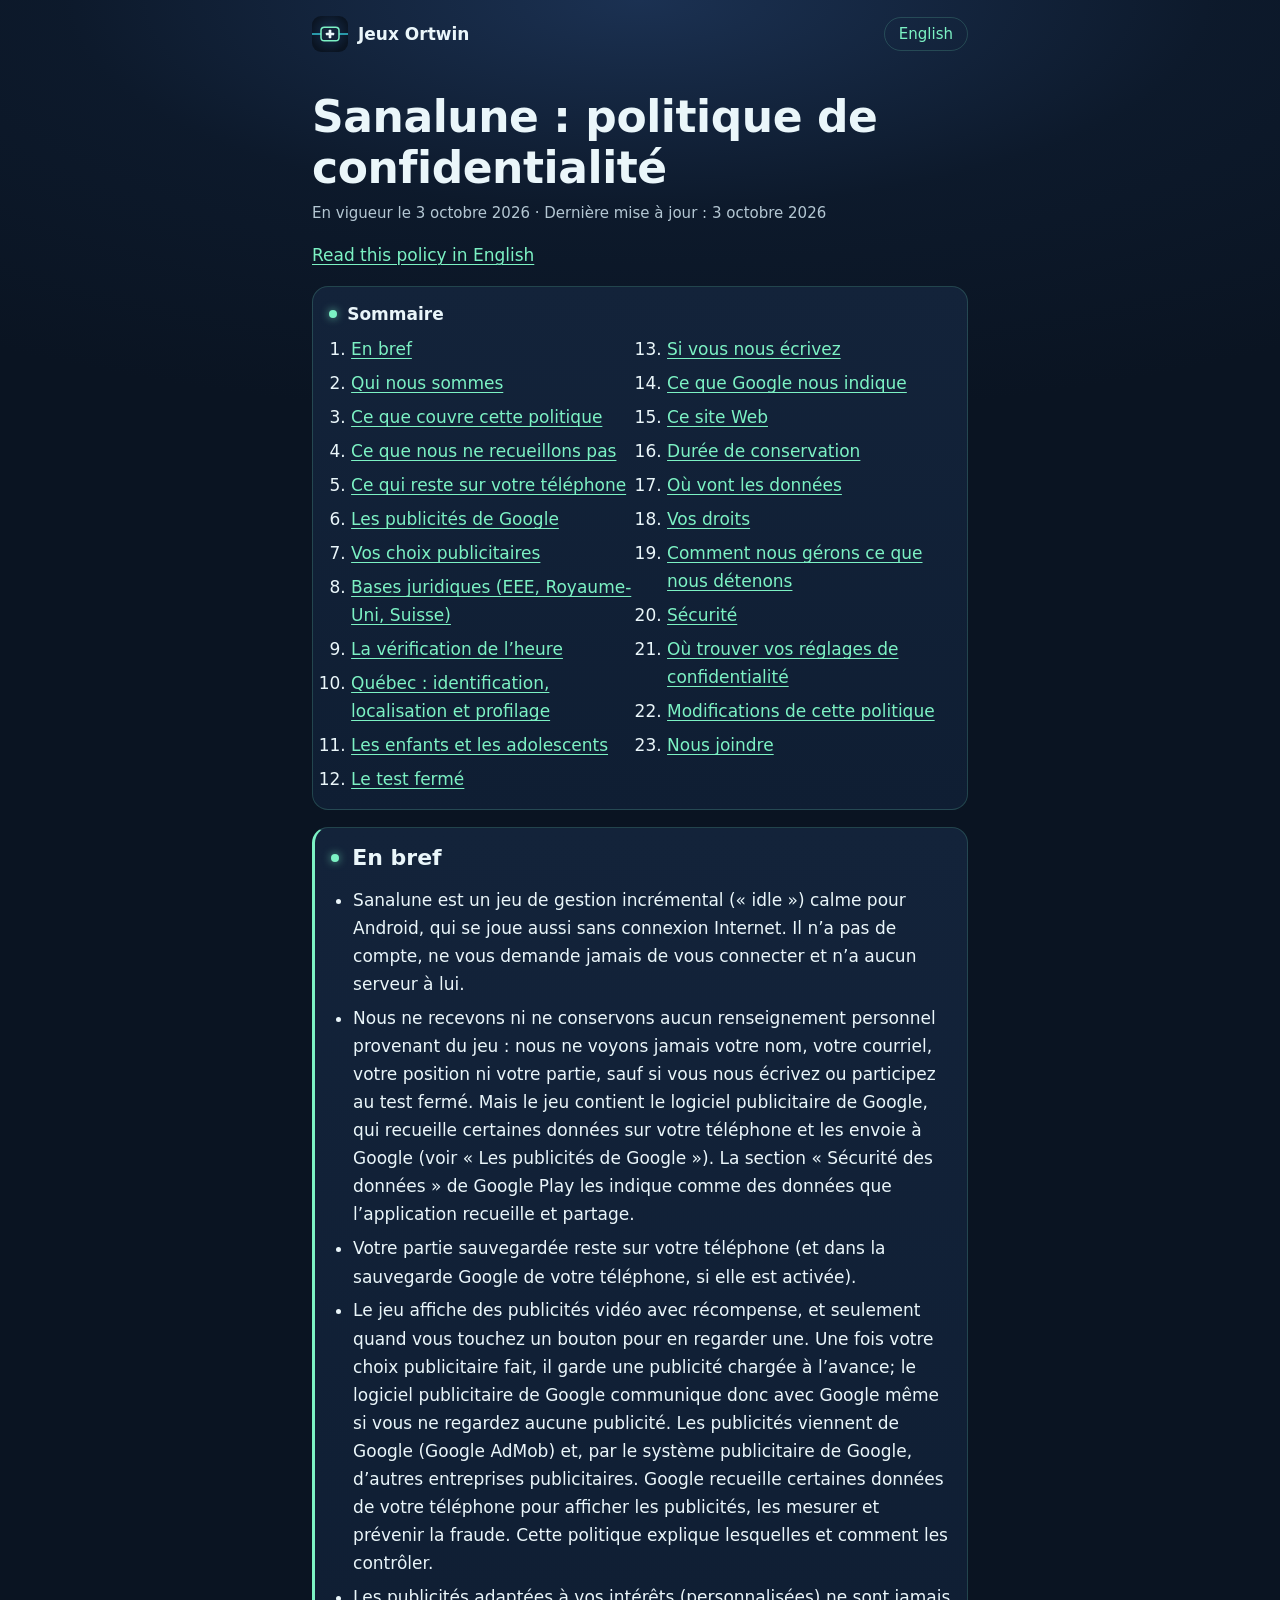
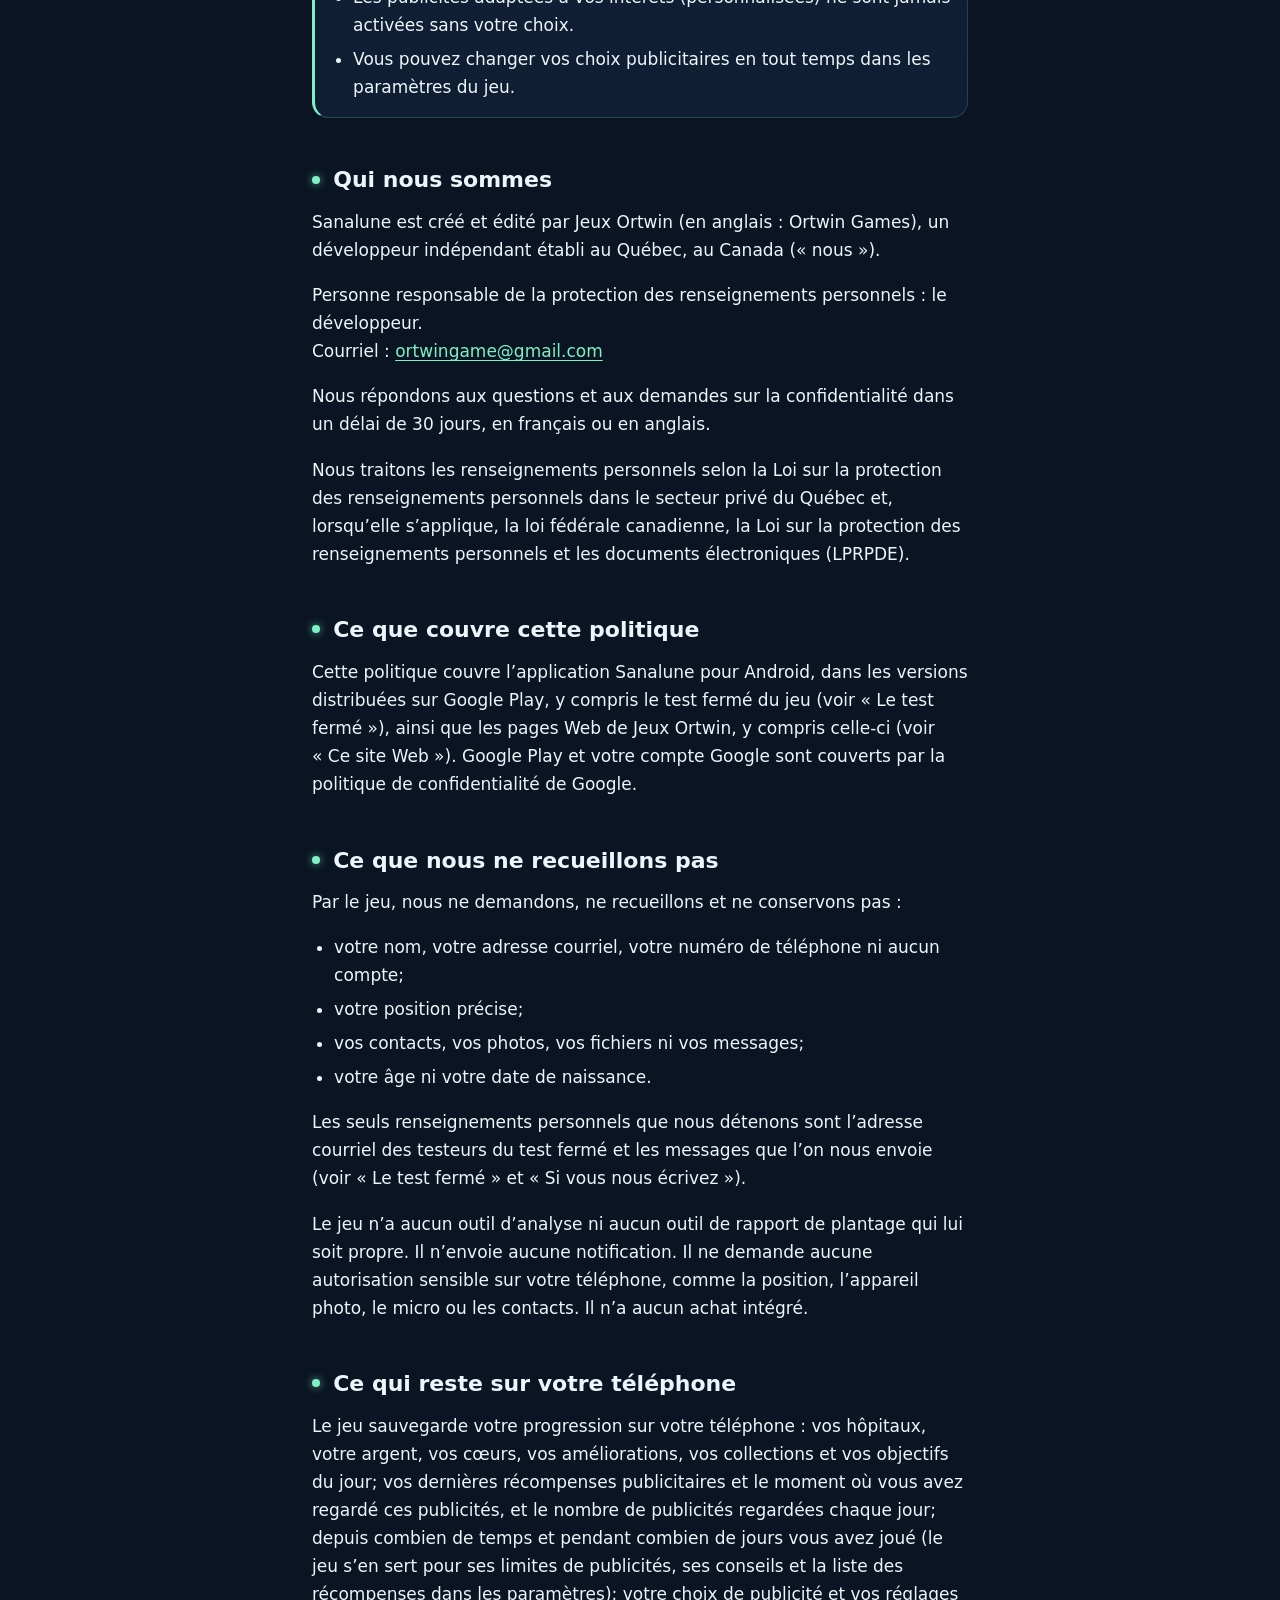
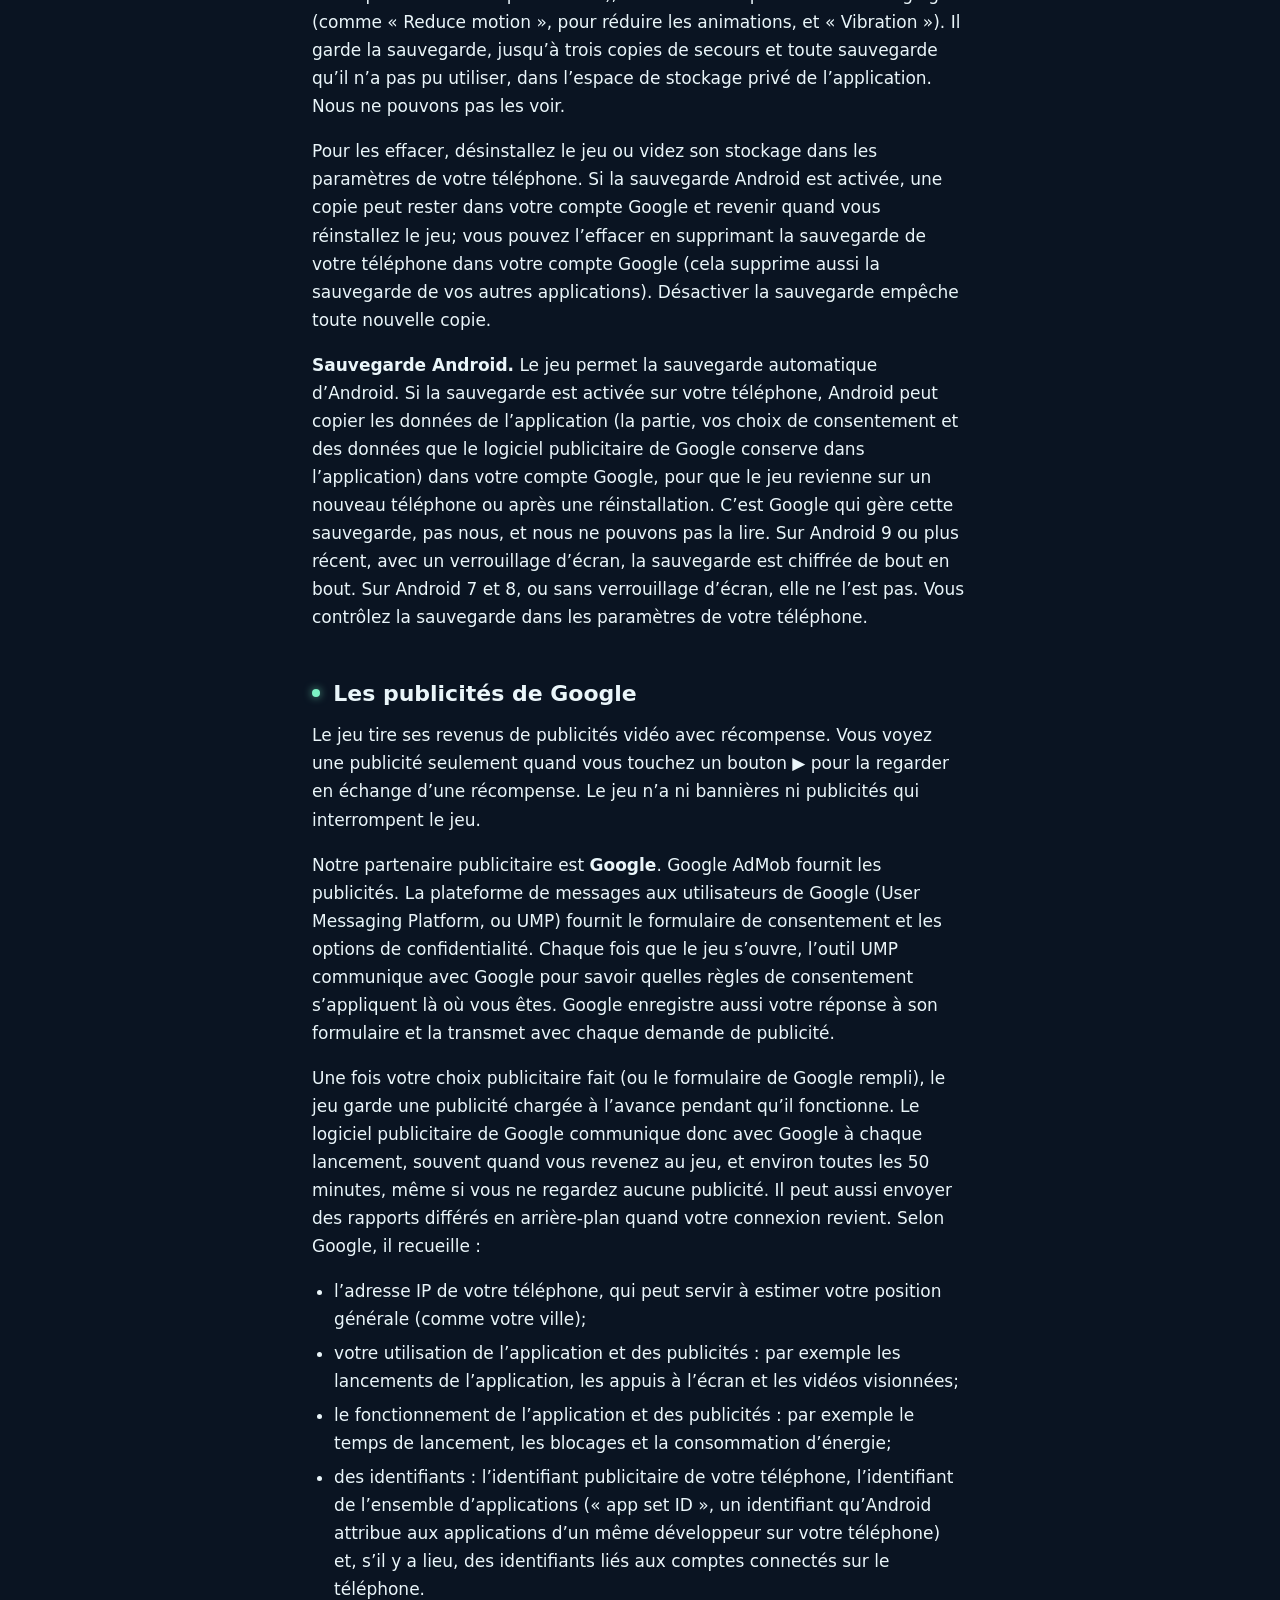
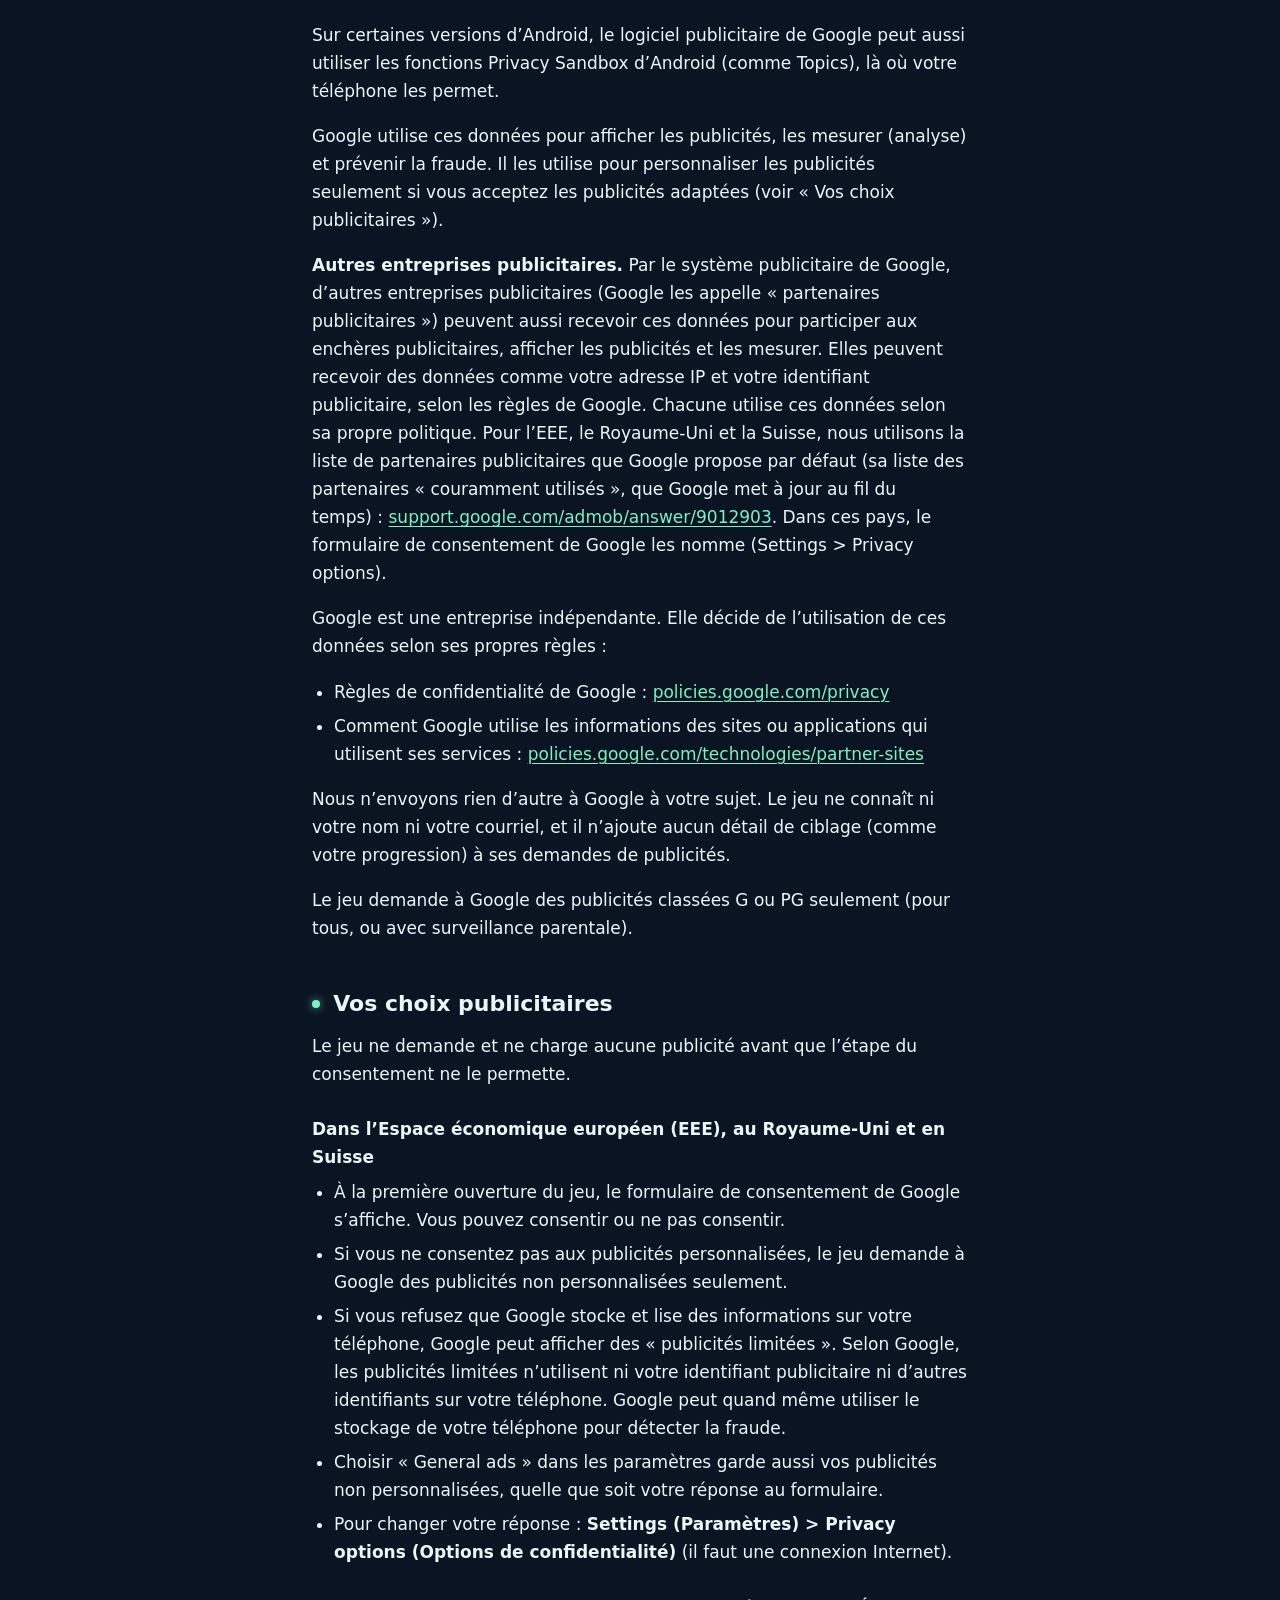
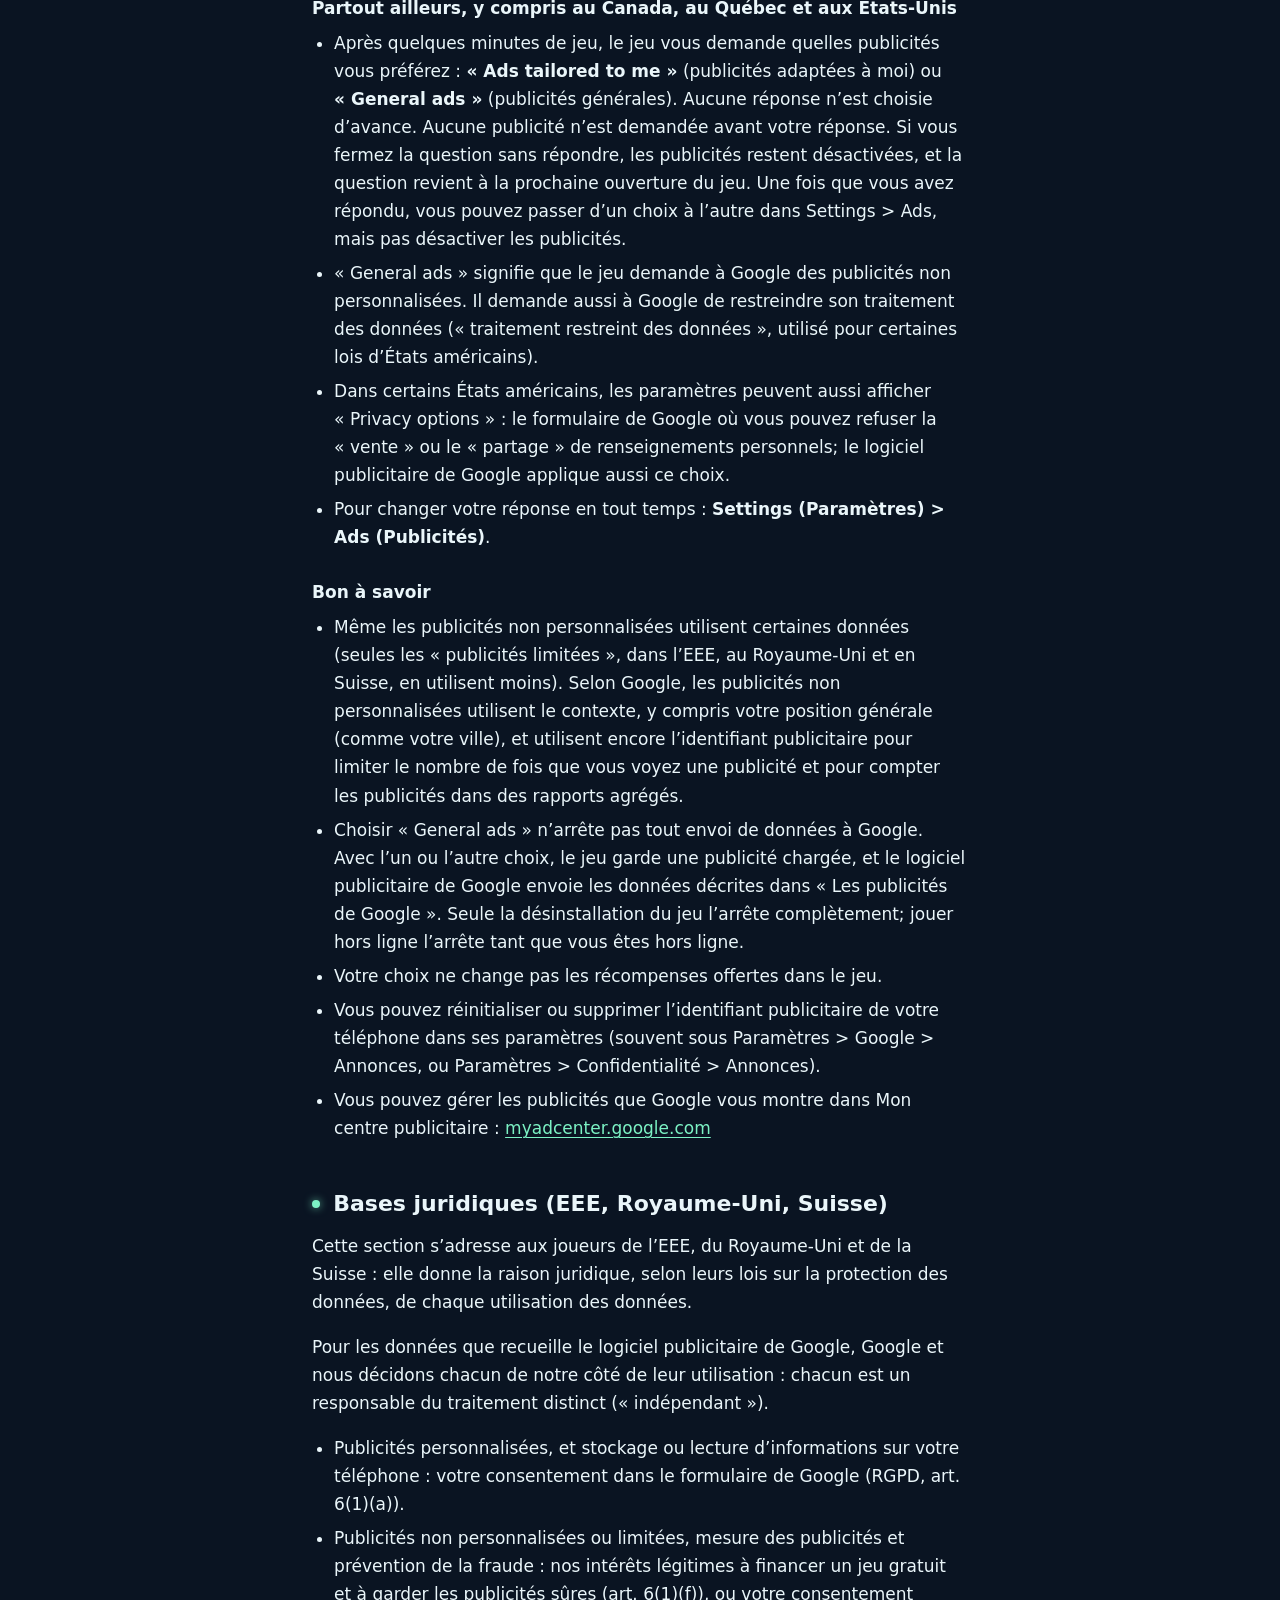
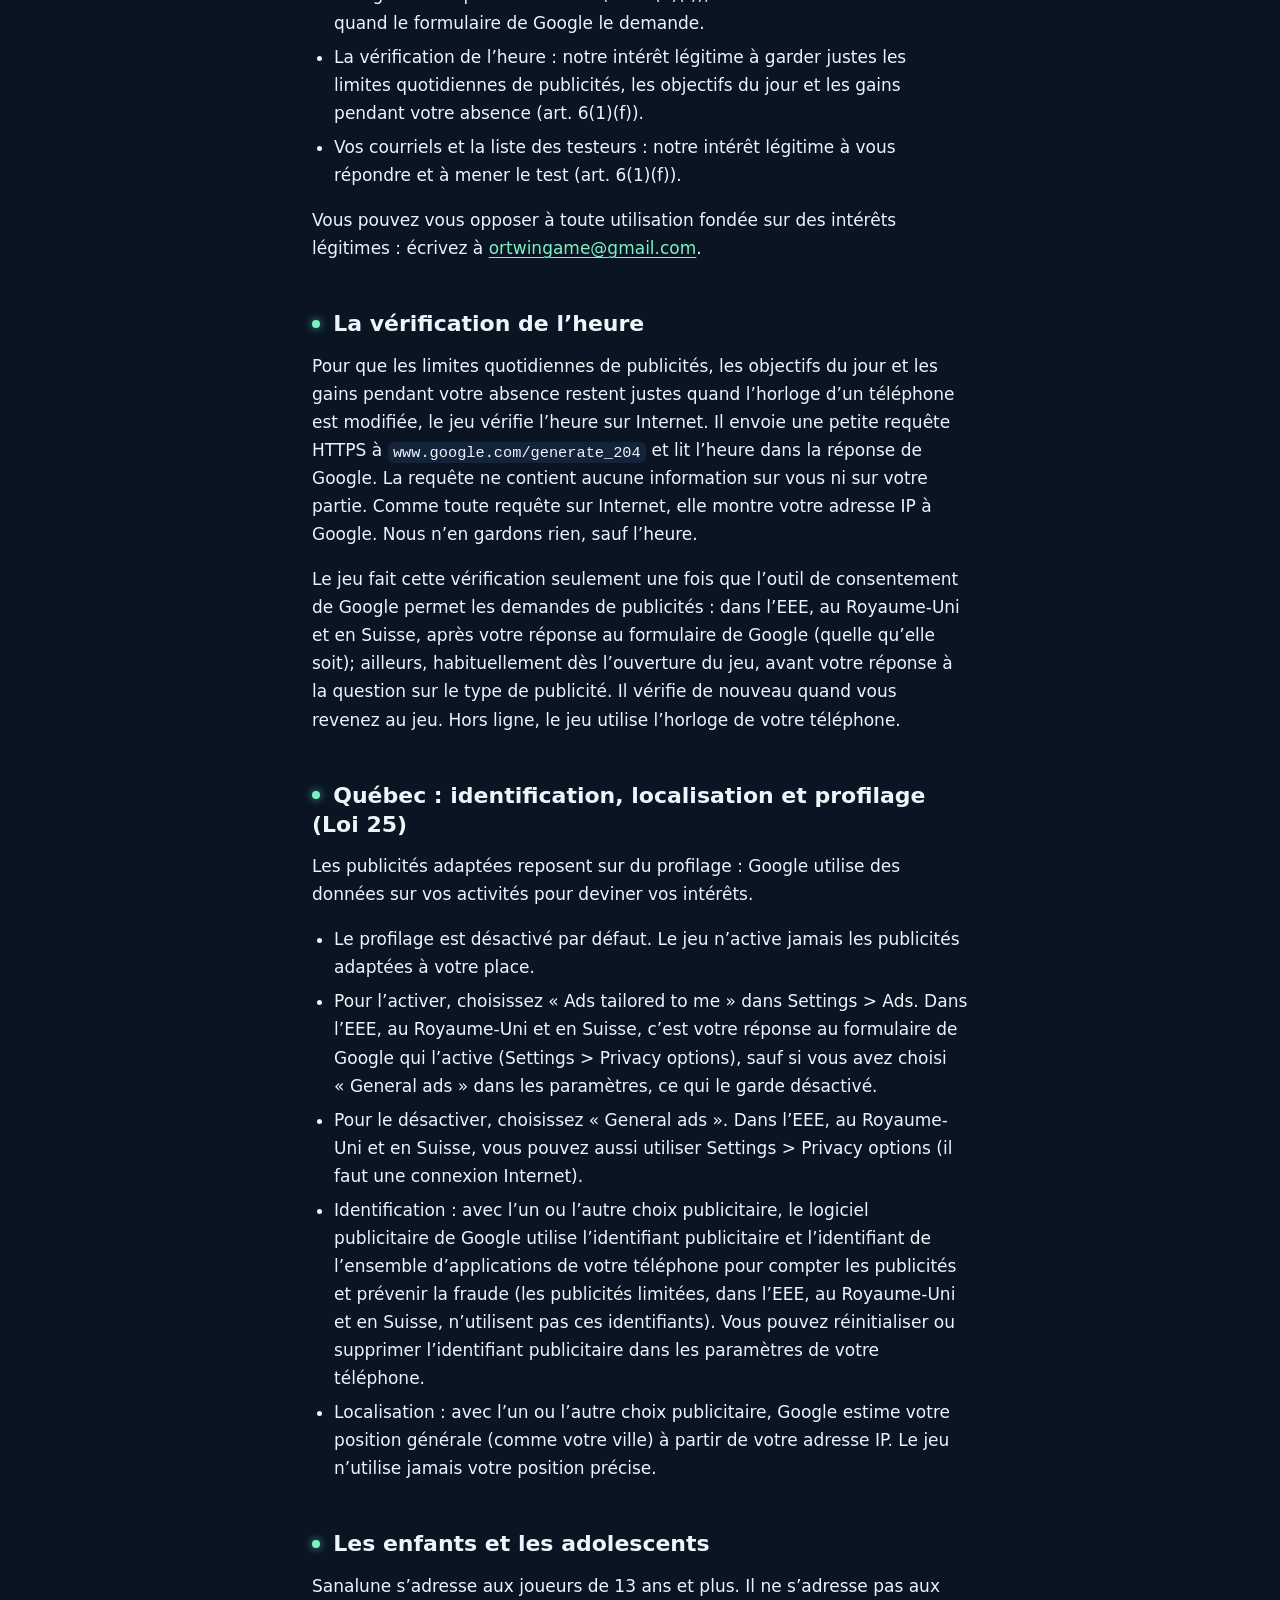
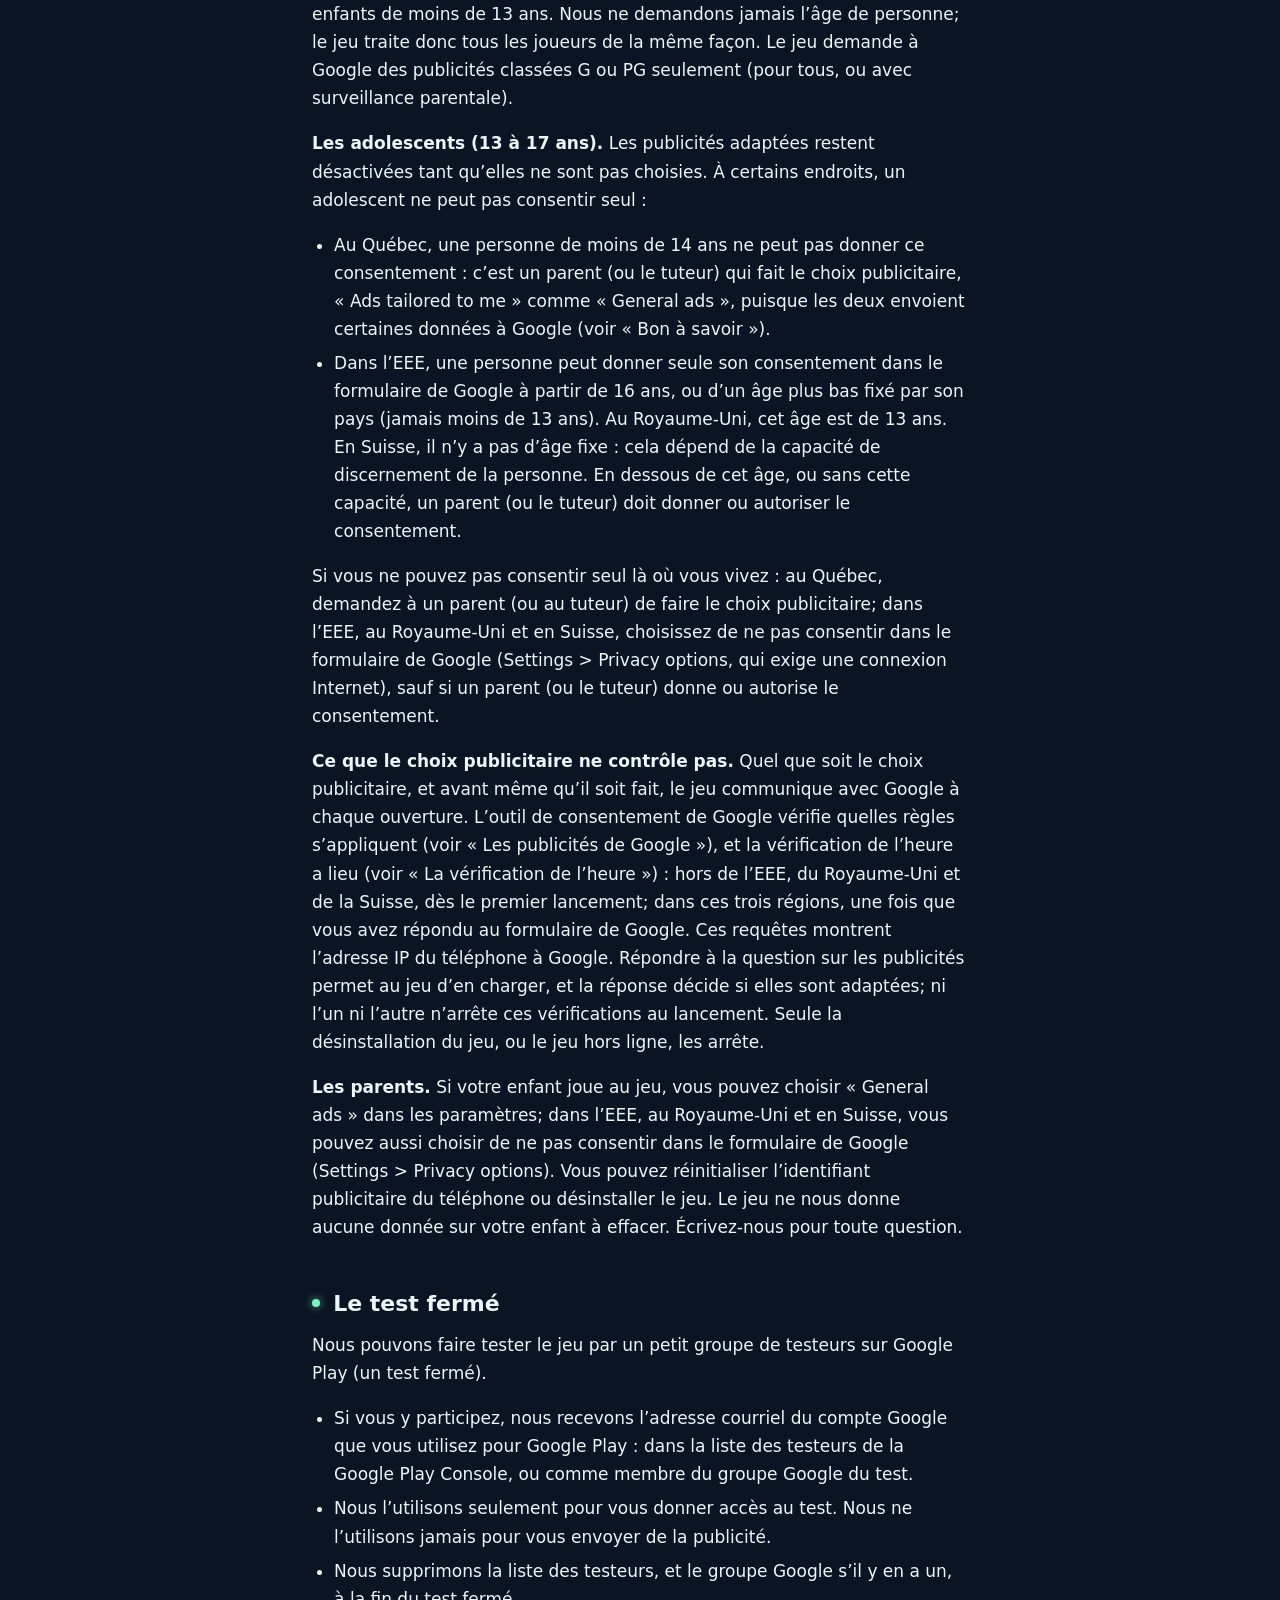
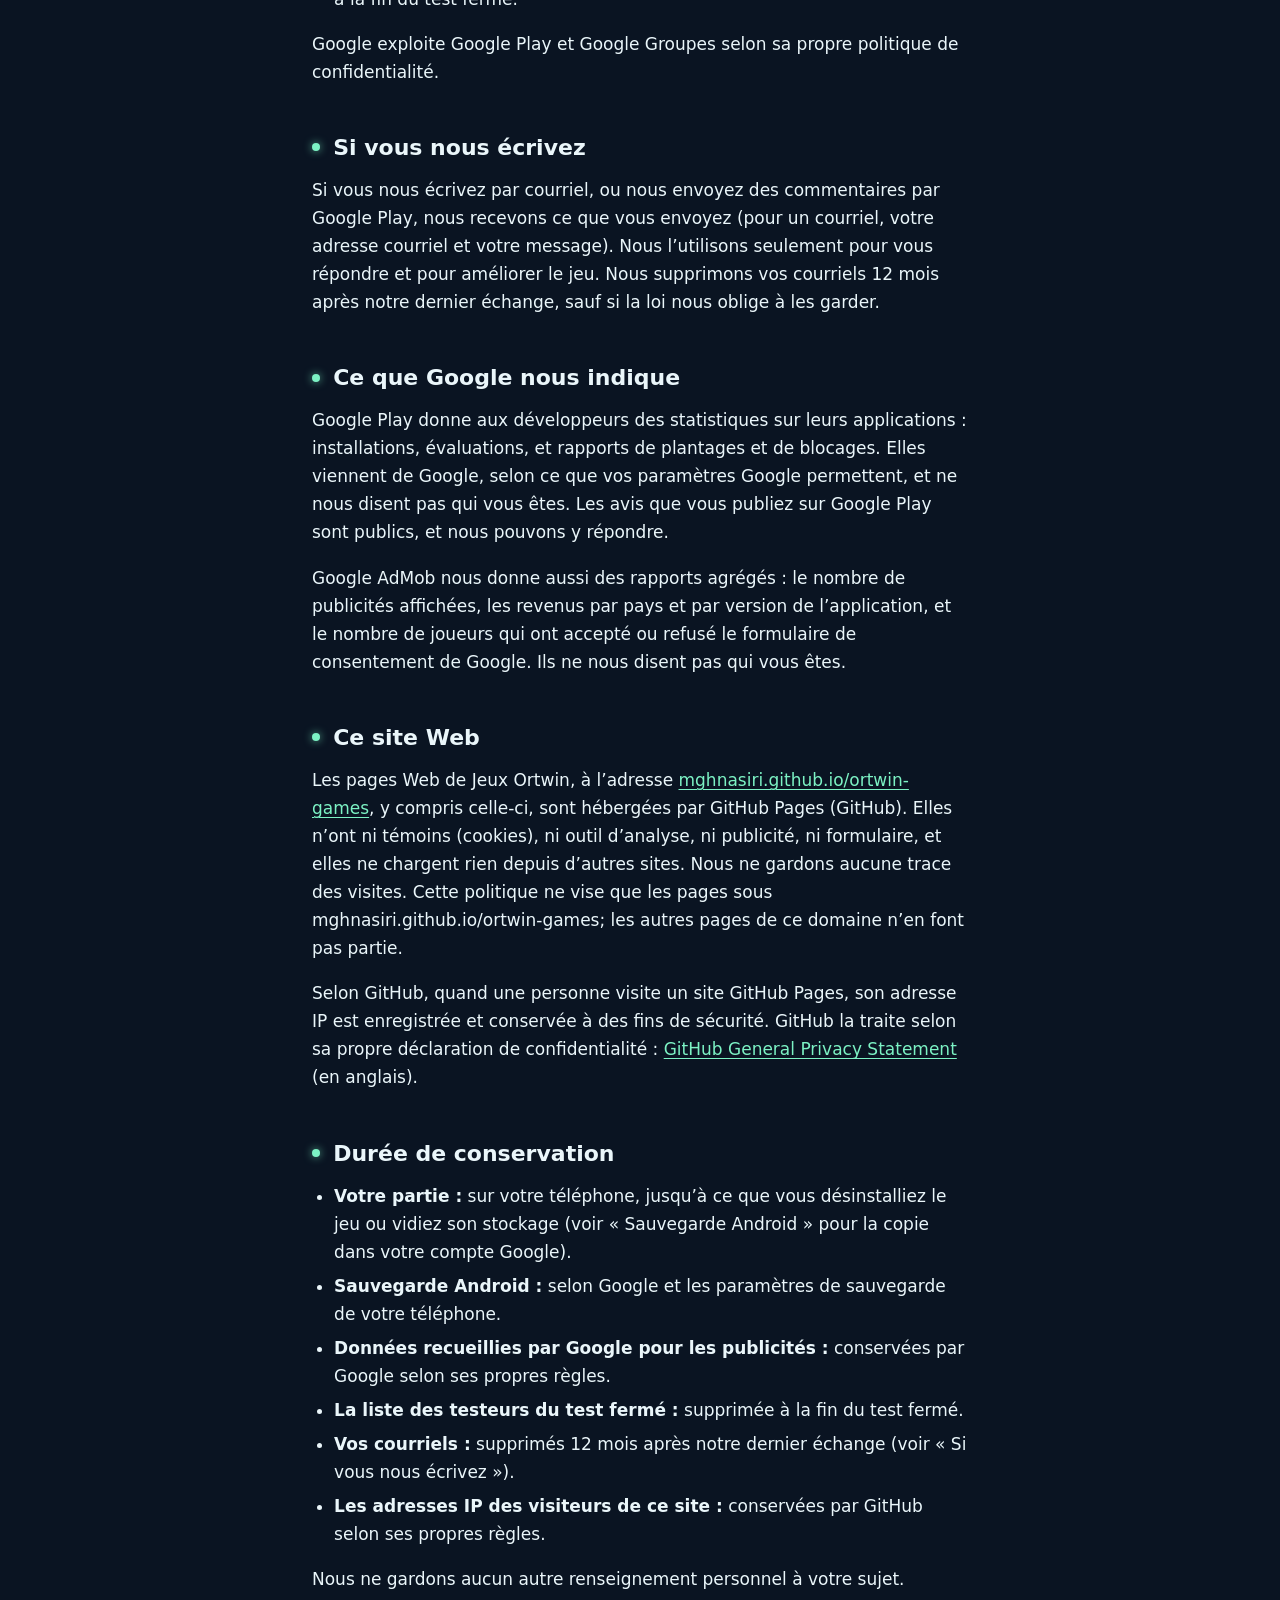
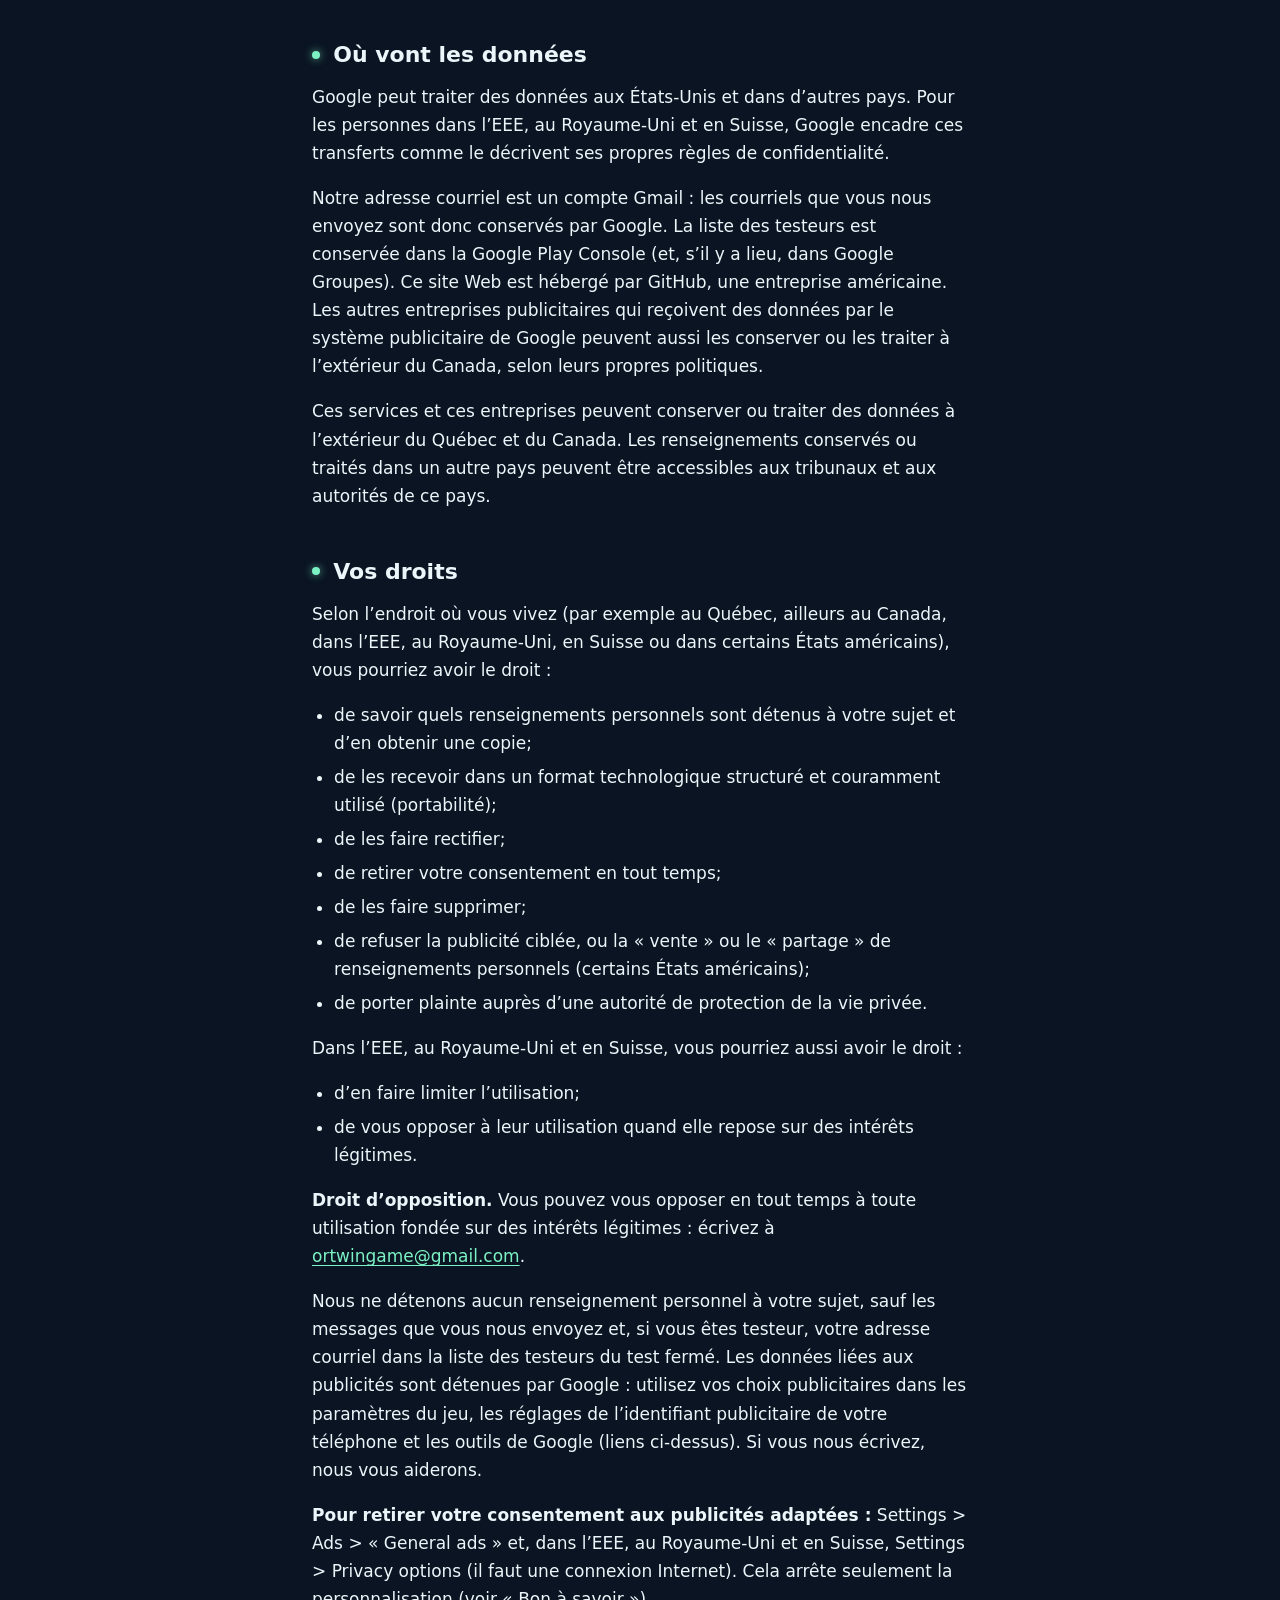
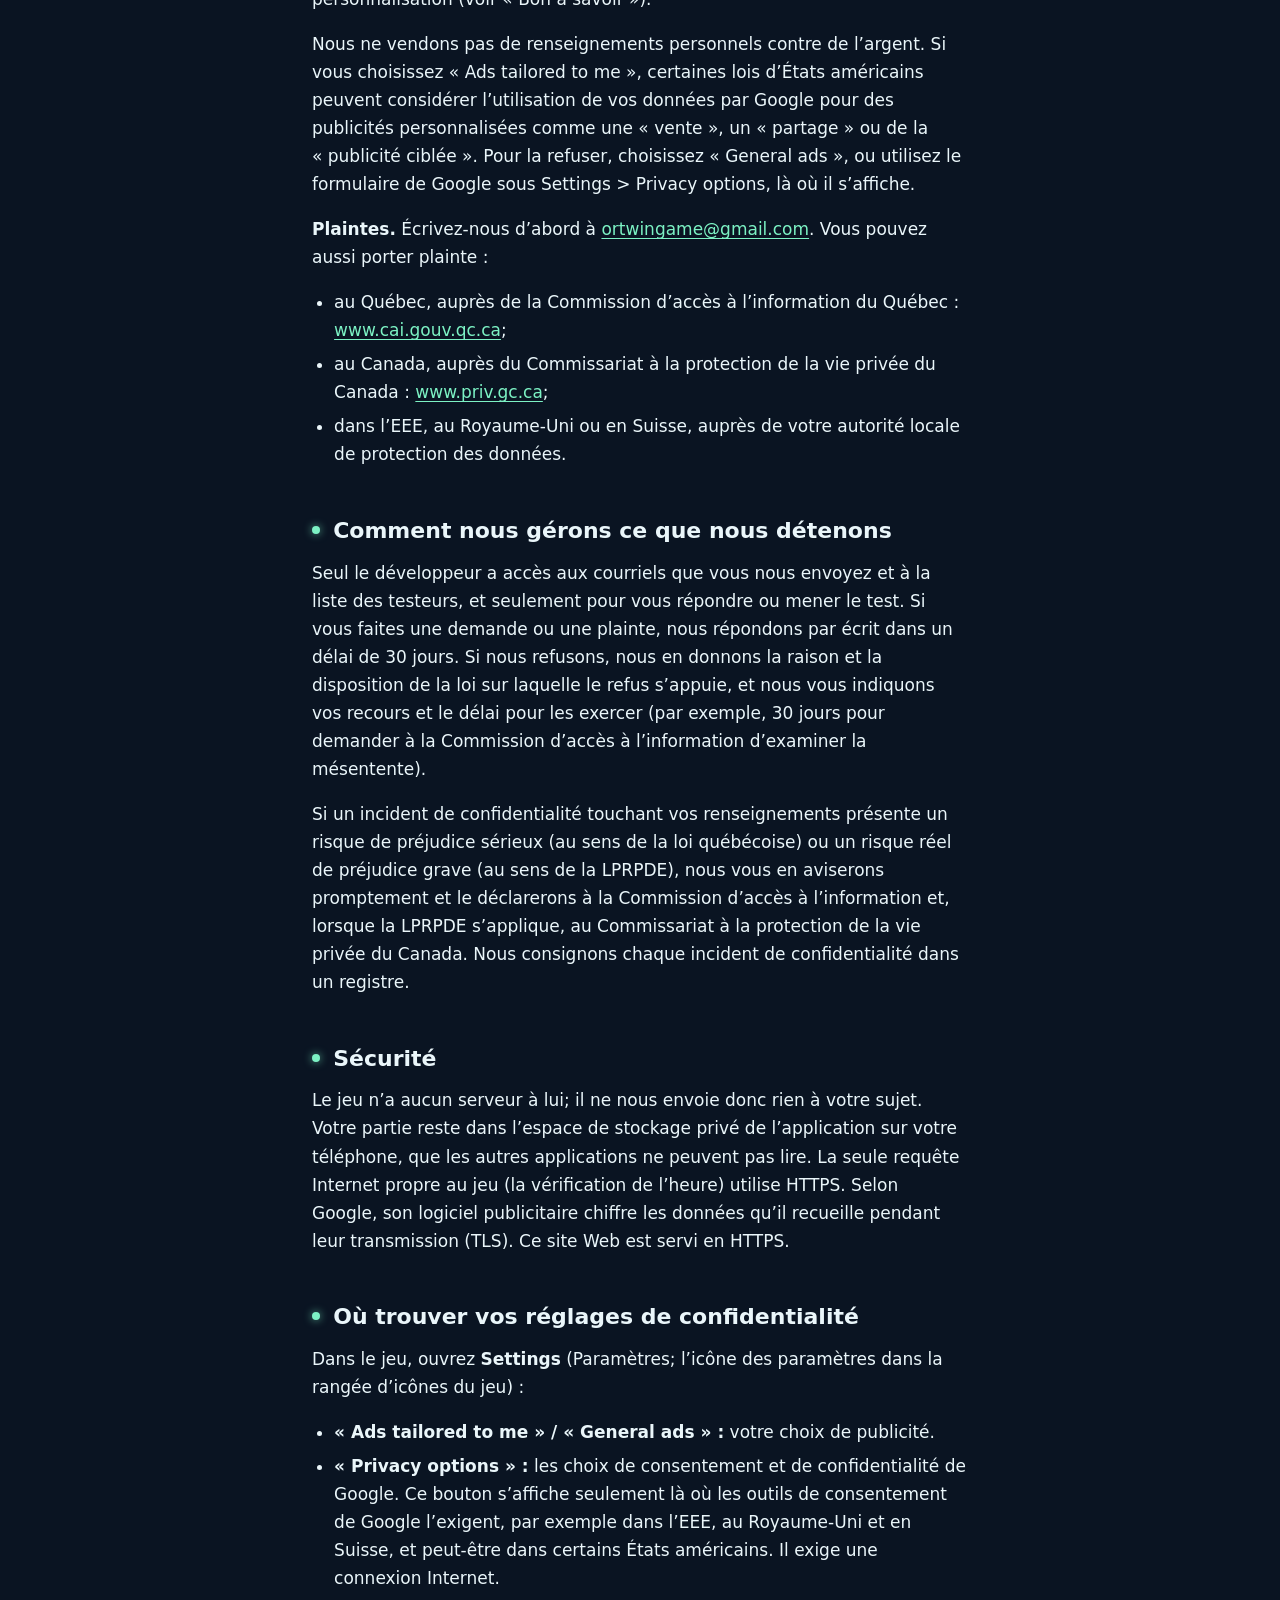
==== sanalune/privacy/index.html @ f3c0d8e3 "Ortwin Games site: studio page, Sanalune privacy policy (FR + EN)" ====
<!doctype html>
<html lang="fr-CA">
<head>
<meta charset="utf-8">
<meta name="viewport" content="width=device-width, initial-scale=1">
<title>Sanalune : politique de confidentialité · Privacy Policy</title>
<meta name="description" content="Politique de confidentialité du jeu Sanalune pour Android, de Jeux Ortwin. Privacy Policy of Sanalune for Android, by Ortwin Games.">
<meta name="theme-color" content="#0A1422">
<meta name="color-scheme" content="dark">
<link rel="icon" href="data:image/svg+xml,%3Csvg xmlns='http://www.w3.org/2000/svg' viewBox='0 0 108 108'%3E%3Crect width='108' height='108' rx='24' fill='%230F1E33'/%3E%3Cpath d='M0 54H108' stroke='%2337D6E6' stroke-width='5'/%3E%3Crect x='27' y='33.5' width='54' height='41' rx='10' fill='%2313233A' stroke='%237CF2C4' stroke-width='5'/%3E%3Cg fill='%23EAF6FA'%3E%3Crect x='41.5' y='50' width='25' height='8' rx='2'/%3E%3Crect x='50' y='41.5' width='8' height='25' rx='2'/%3E%3C/g%3E%3C/svg%3E">
<link rel="stylesheet" href="../../style.css">
</head>
<body>

<div class="wrap">
  <nav class="bar" aria-label="Site">
    <a class="brand" href="../../"><svg viewBox="0 0 108 108" aria-hidden="true" focusable="false" xmlns="http://www.w3.org/2000/svg"><defs><radialGradient id="mark-bg" cx="54" cy="50" r="60" gradientUnits="userSpaceOnUse"><stop offset="0" stop-color="#1B3152"/><stop offset=".6" stop-color="#0F1E33"/><stop offset="1" stop-color="#0A1422"/></radialGradient></defs><rect width="108" height="108" fill="url(#mark-bg)"/><path d="M-2 54H110" stroke="#37D6E6" stroke-width="5" opacity=".9"/><rect x="27" y="33.5" width="54" height="41" rx="10" fill="#13233A" stroke="#7CF2C4" stroke-width="4.5"/><g fill="#EAF6FA"><rect x="41.5" y="50" width="25" height="8" rx="2"/><rect x="50" y="41.5" width="8" height="25" rx="2"/></g></svg><span>Jeux Ortwin</span></a>
    <a class="pill" href="#english" hreflang="en" lang="en">English</a>
  </nav>
</div>

<main class="wrap">

<article id="francais" lang="fr-CA">

  <h1>Sanalune : politique de confidentialité</h1>
  <p class="meta">En vigueur le <time datetime="2026-10-03">3 octobre 2026</time> · Dernière mise à jour : <time datetime="2026-10-03">3 octobre 2026</time></p>
  <p><a href="#english" hreflang="en" lang="en">Read this policy in English</a></p>

  <nav class="card toc" aria-labelledby="fr-sommaire">
    <h2 id="fr-sommaire">Sommaire</h2>
    <ol>
      <li><a href="#fr-bref">En bref</a></li>
      <li><a href="#fr-qui">Qui nous sommes</a></li>
      <li><a href="#fr-portee">Ce que couvre cette politique</a></li>
      <li><a href="#fr-non">Ce que nous ne recueillons pas</a></li>
      <li><a href="#fr-telephone">Ce qui reste sur votre téléphone</a></li>
      <li><a href="#fr-pubs">Les publicités de Google</a></li>
      <li><a href="#fr-choix">Vos choix publicitaires</a></li>
      <li><a href="#fr-bases">Bases juridiques (EEE, Royaume-Uni, Suisse)</a></li>
      <li><a href="#fr-heure">La vérification de l’heure</a></li>
      <li><a href="#fr-loi25">Québec : identification, localisation et profilage</a></li>
      <li><a href="#fr-enfants">Les enfants et les adolescents</a></li>
      <li><a href="#fr-test">Le test fermé</a></li>
      <li><a href="#fr-ecrire">Si vous nous écrivez</a></li>
      <li><a href="#fr-google">Ce que Google nous indique</a></li>
      <li><a href="#fr-site">Ce site Web</a></li>
      <li><a href="#fr-duree">Durée de conservation</a></li>
      <li><a href="#fr-transferts">Où vont les données</a></li>
      <li><a href="#fr-droits">Vos droits</a></li>
      <li><a href="#fr-gestion">Comment nous gérons ce que nous détenons</a></li>
      <li><a href="#fr-securite">Sécurité</a></li>
      <li><a href="#fr-reglages">Où trouver vos réglages de confidentialité</a></li>
      <li><a href="#fr-modifs">Modifications de cette politique</a></li>
      <li><a href="#fr-contact">Nous joindre</a></li>
    </ol>
  </nav>

  <section id="fr-bref" class="card short">
    <h2>En bref</h2>
    <ul>
      <li>Sanalune est un jeu de gestion incrémental (« idle ») calme pour Android, qui se joue aussi sans connexion Internet. Il n’a pas de compte, ne vous demande jamais de vous connecter et n’a aucun serveur à lui.</li>
      <li>Nous ne recevons ni ne conservons aucun renseignement personnel provenant du jeu : nous ne voyons jamais votre nom, votre courriel, votre position ni votre partie, sauf si vous nous écrivez ou participez au test fermé. Mais le jeu contient le logiciel publicitaire de Google, qui recueille certaines données sur votre téléphone et les envoie à Google (voir « Les publicités de Google »). La section « Sécurité des données » de Google Play les indique comme des données que l’application recueille et partage.</li>
      <li>Votre partie sauvegardée reste sur votre téléphone (et dans la sauvegarde Google de votre téléphone, si elle est activée).</li>
      <li>Le jeu affiche des publicités vidéo avec récompense, et seulement quand vous touchez un bouton pour en regarder une. Une fois votre choix publicitaire fait, il garde une publicité chargée à l’avance; le logiciel publicitaire de Google communique donc avec Google même si vous ne regardez aucune publicité. Les publicités viennent de Google (Google AdMob) et, par le système publicitaire de Google, d’autres entreprises publicitaires. Google recueille certaines données de votre téléphone pour afficher les publicités, les mesurer et prévenir la fraude. Cette politique explique lesquelles et comment les contrôler.</li>
      <li>Les publicités adaptées à vos intérêts (personnalisées) ne sont jamais activées sans votre choix.</li>
      <li>Vous pouvez changer vos choix publicitaires en tout temps dans les paramètres du jeu.</li>
    </ul>
  </section>

  <section id="fr-qui">
    <h2>Qui nous sommes</h2>
    <p>Sanalune est créé et édité par Jeux Ortwin (en anglais : <span lang="en">Ortwin Games</span>), un développeur indépendant établi au Québec, au Canada (« nous »).</p>
    <p>Personne responsable de la protection des renseignements personnels : le développeur.<br>Courriel : <a href="mailto:ortwingame@gmail.com">ortwingame@gmail.com</a></p>
    <p>Nous répondons aux questions et aux demandes sur la confidentialité dans un délai de 30 jours, en français ou en anglais.</p>
    <p>Nous traitons les renseignements personnels selon la Loi sur la protection des renseignements personnels dans le secteur privé du Québec et, lorsqu’elle s’applique, la loi fédérale canadienne, la Loi sur la protection des renseignements personnels et les documents électroniques (LPRPDE).</p>
  </section>

  <section id="fr-portee">
    <h2>Ce que couvre cette politique</h2>
    <p>Cette politique couvre l’application Sanalune pour Android, dans les versions distribuées sur Google Play, y compris le test fermé du jeu (voir « Le test fermé »), ainsi que les pages Web de Jeux Ortwin, y compris celle-ci (voir « Ce site Web »). Google Play et votre compte Google sont couverts par la politique de confidentialité de Google.</p>
  </section>

  <section id="fr-non">
    <h2>Ce que nous ne recueillons pas</h2>
    <p>Par le jeu, nous ne demandons, ne recueillons et ne conservons pas :</p>
    <ul>
      <li>votre nom, votre adresse courriel, votre numéro de téléphone ni aucun compte;</li>
      <li>votre position précise;</li>
      <li>vos contacts, vos photos, vos fichiers ni vos messages;</li>
      <li>votre âge ni votre date de naissance.</li>
    </ul>
    <p>Les seuls renseignements personnels que nous détenons sont l’adresse courriel des testeurs du test fermé et les messages que l’on nous envoie (voir « Le test fermé » et « Si vous nous écrivez »).</p>
    <p>Le jeu n’a aucun outil d’analyse ni aucun outil de rapport de plantage qui lui soit propre. Il n’envoie aucune notification. Il ne demande aucune autorisation sensible sur votre téléphone, comme la position, l’appareil photo, le micro ou les contacts. Il n’a aucun achat intégré.</p>
  </section>

  <section id="fr-telephone">
    <h2>Ce qui reste sur votre téléphone</h2>
    <p>Le jeu sauvegarde votre progression sur votre téléphone : vos hôpitaux, votre argent, vos cœurs, vos améliorations, vos collections et vos objectifs du jour; vos dernières récompenses publicitaires et le moment où vous avez regardé ces publicités, et le nombre de publicités regardées chaque jour; depuis combien de temps et pendant combien de jours vous avez joué (le jeu s’en sert pour ses limites de publicités, ses conseils et la liste des récompenses dans les paramètres); votre choix de publicité et vos réglages (comme « Reduce motion », pour réduire les animations, et « Vibration »). Il garde la sauvegarde, jusqu’à trois copies de secours et toute sauvegarde qu’il n’a pas pu utiliser, dans l’espace de stockage privé de l’application. Nous ne pouvons pas les voir.</p>
    <p>Pour les effacer, désinstallez le jeu ou videz son stockage dans les paramètres de votre téléphone. Si la sauvegarde Android est activée, une copie peut rester dans votre compte Google et revenir quand vous réinstallez le jeu; vous pouvez l’effacer en supprimant la sauvegarde de votre téléphone dans votre compte Google (cela supprime aussi la sauvegarde de vos autres applications). Désactiver la sauvegarde empêche toute nouvelle copie.</p>
    <p id="fr-sauvegarde"><strong>Sauvegarde Android.</strong> Le jeu permet la sauvegarde automatique d’Android. Si la sauvegarde est activée sur votre téléphone, Android peut copier les données de l’application (la partie, vos choix de consentement et des données que le logiciel publicitaire de Google conserve dans l’application) dans votre compte Google, pour que le jeu revienne sur un nouveau téléphone ou après une réinstallation. C’est Google qui gère cette sauvegarde, pas nous, et nous ne pouvons pas la lire. Sur Android 9 ou plus récent, avec un verrouillage d’écran, la sauvegarde est chiffrée de bout en bout. Sur Android 7 et 8, ou sans verrouillage d’écran, elle ne l’est pas. Vous contrôlez la sauvegarde dans les paramètres de votre téléphone.</p>
  </section>

  <section id="fr-pubs">
    <h2>Les publicités de Google</h2>
    <p>Le jeu tire ses revenus de publicités vidéo avec récompense. Vous voyez une publicité seulement quand vous touchez un bouton ▶ pour la regarder en échange d’une récompense. Le jeu n’a ni bannières ni publicités qui interrompent le jeu.</p>
    <p>Notre partenaire publicitaire est <strong>Google</strong>. Google AdMob fournit les publicités. La plateforme de messages aux utilisateurs de Google (<span lang="en">User Messaging Platform</span>, ou UMP) fournit le formulaire de consentement et les options de confidentialité. Chaque fois que le jeu s’ouvre, l’outil UMP communique avec Google pour savoir quelles règles de consentement s’appliquent là où vous êtes. Google enregistre aussi votre réponse à son formulaire et la transmet avec chaque demande de publicité.</p>
    <p>Une fois votre choix publicitaire fait (ou le formulaire de Google rempli), le jeu garde une publicité chargée à l’avance pendant qu’il fonctionne. Le logiciel publicitaire de Google communique donc avec Google à chaque lancement, souvent quand vous revenez au jeu, et environ toutes les 50 minutes, même si vous ne regardez aucune publicité. Il peut aussi envoyer des rapports différés en arrière-plan quand votre connexion revient. Selon Google, il recueille :</p>
    <ul>
      <li>l’adresse IP de votre téléphone, qui peut servir à estimer votre position générale (comme votre ville);</li>
      <li>votre utilisation de l’application et des publicités : par exemple les lancements de l’application, les appuis à l’écran et les vidéos visionnées;</li>
      <li>le fonctionnement de l’application et des publicités : par exemple le temps de lancement, les blocages et la consommation d’énergie;</li>
      <li>des identifiants : l’identifiant publicitaire de votre téléphone, l’identifiant de l’ensemble d’applications (« app set ID », un identifiant qu’Android attribue aux applications d’un même développeur sur votre téléphone) et, s’il y a lieu, des identifiants liés aux comptes connectés sur le téléphone.</li>
    </ul>
    <p>Sur certaines versions d’Android, le logiciel publicitaire de Google peut aussi utiliser les fonctions <span lang="en">Privacy Sandbox</span> d’Android (comme <span lang="en">Topics</span>), là où votre téléphone les permet.</p>
    <p>Google utilise ces données pour afficher les publicités, les mesurer (analyse) et prévenir la fraude. Il les utilise pour personnaliser les publicités seulement si vous acceptez les publicités adaptées (voir « Vos choix publicitaires »).</p>
    <p><strong>Autres entreprises publicitaires.</strong> Par le système publicitaire de Google, d’autres entreprises publicitaires (Google les appelle « partenaires publicitaires ») peuvent aussi recevoir ces données pour participer aux enchères publicitaires, afficher les publicités et les mesurer. Elles peuvent recevoir des données comme votre adresse IP et votre identifiant publicitaire, selon les règles de Google. Chacune utilise ces données selon sa propre politique. Pour l’EEE, le Royaume-Uni et la Suisse, nous utilisons la liste de partenaires publicitaires que Google propose par défaut (sa liste des partenaires « couramment utilisés », que Google met à jour au fil du temps) : <a href="https://support.google.com/admob/answer/9012903?hl=fr">support.google.com/admob/answer/9012903</a>. Dans ces pays, le formulaire de consentement de Google les nomme (Settings > Privacy options).</p>
    <p>Google est une entreprise indépendante. Elle décide de l’utilisation de ces données selon ses propres règles :</p>
    <ul>
      <li>Règles de confidentialité de Google : <a href="https://policies.google.com/privacy?hl=fr">policies.google.com/privacy</a></li>
      <li>Comment Google utilise les informations des sites ou applications qui utilisent ses services : <a href="https://policies.google.com/technologies/partner-sites?hl=fr">policies.google.com/technologies/partner-sites</a></li>
    </ul>
    <p>Nous n’envoyons rien d’autre à Google à votre sujet. Le jeu ne connaît ni votre nom ni votre courriel, et il n’ajoute aucun détail de ciblage (comme votre progression) à ses demandes de publicités.</p>
    <p>Le jeu demande à Google des publicités classées G ou PG seulement (pour tous, ou avec surveillance parentale).</p>
  </section>

  <section id="fr-choix">
    <h2>Vos choix publicitaires</h2>
    <p>Le jeu ne demande et ne charge aucune publicité avant que l’étape du consentement ne le permette.</p>
    <h3>Dans l’Espace économique européen (EEE), au Royaume-Uni et en Suisse</h3>
    <ul>
      <li>À la première ouverture du jeu, le formulaire de consentement de Google s’affiche. Vous pouvez consentir ou ne pas consentir.</li>
      <li>Si vous ne consentez pas aux publicités personnalisées, le jeu demande à Google des publicités non personnalisées seulement.</li>
      <li>Si vous refusez que Google stocke et lise des informations sur votre téléphone, Google peut afficher des « publicités limitées ». Selon Google, les publicités limitées n’utilisent ni votre identifiant publicitaire ni d’autres identifiants sur votre téléphone. Google peut quand même utiliser le stockage de votre téléphone pour détecter la fraude.</li>
      <li>Choisir « General ads » dans les paramètres garde aussi vos publicités non personnalisées, quelle que soit votre réponse au formulaire.</li>
      <li>Pour changer votre réponse : <strong>Settings (Paramètres) > Privacy options (Options de confidentialité)</strong> (il faut une connexion Internet).</li>
    </ul>
    <h3>Partout ailleurs, y compris au Canada, au Québec et aux États-Unis</h3>
    <ul>
      <li>Après quelques minutes de jeu, le jeu vous demande quelles publicités vous préférez : <strong>« Ads tailored to me »</strong> (publicités adaptées à moi) ou <strong>« General ads »</strong> (publicités générales). Aucune réponse n’est choisie d’avance. Aucune publicité n’est demandée avant votre réponse. Si vous fermez la question sans répondre, les publicités restent désactivées, et la question revient à la prochaine ouverture du jeu. Une fois que vous avez répondu, vous pouvez passer d’un choix à l’autre dans Settings > Ads, mais pas désactiver les publicités.</li>
      <li>« General ads » signifie que le jeu demande à Google des publicités non personnalisées. Il demande aussi à Google de restreindre son traitement des données (« traitement restreint des données », utilisé pour certaines lois d’États américains).</li>
      <li>Dans certains États américains, les paramètres peuvent aussi afficher « Privacy options » : le formulaire de Google où vous pouvez refuser la « vente » ou le « partage » de renseignements personnels; le logiciel publicitaire de Google applique aussi ce choix.</li>
      <li>Pour changer votre réponse en tout temps : <strong>Settings (Paramètres) > Ads (Publicités)</strong>.</li>
    </ul>
    <h3 id="fr-bon-a-savoir">Bon à savoir</h3>
    <ul>
      <li>Même les publicités non personnalisées utilisent certaines données (seules les « publicités limitées », dans l’EEE, au Royaume-Uni et en Suisse, en utilisent moins). Selon Google, les publicités non personnalisées utilisent le contexte, y compris votre position générale (comme votre ville), et utilisent encore l’identifiant publicitaire pour limiter le nombre de fois que vous voyez une publicité et pour compter les publicités dans des rapports agrégés.</li>
      <li>Choisir « General ads » n’arrête pas tout envoi de données à Google. Avec l’un ou l’autre choix, le jeu garde une publicité chargée, et le logiciel publicitaire de Google envoie les données décrites dans « Les publicités de Google ». Seule la désinstallation du jeu l’arrête complètement; jouer hors ligne l’arrête tant que vous êtes hors ligne.</li>
      <li>Votre choix ne change pas les récompenses offertes dans le jeu.</li>
      <li>Vous pouvez réinitialiser ou supprimer l’identifiant publicitaire de votre téléphone dans ses paramètres (souvent sous Paramètres > Google > Annonces, ou Paramètres > Confidentialité > Annonces).</li>
      <li>Vous pouvez gérer les publicités que Google vous montre dans Mon centre publicitaire : <a href="https://myadcenter.google.com/?hl=fr">myadcenter.google.com</a></li>
    </ul>
  </section>

  <section id="fr-bases">
    <h2>Bases juridiques (EEE, Royaume-Uni, Suisse)</h2>
    <p>Cette section s’adresse aux joueurs de l’EEE, du Royaume-Uni et de la Suisse : elle donne la raison juridique, selon leurs lois sur la protection des données, de chaque utilisation des données.</p>
    <p>Pour les données que recueille le logiciel publicitaire de Google, Google et nous décidons chacun de notre côté de leur utilisation : chacun est un responsable du traitement distinct (« indépendant »).</p>
    <ul>
      <li>Publicités personnalisées, et stockage ou lecture d’informations sur votre téléphone : votre consentement dans le formulaire de Google (RGPD, art. 6(1)(a)).</li>
      <li>Publicités non personnalisées ou limitées, mesure des publicités et prévention de la fraude : nos intérêts légitimes à financer un jeu gratuit et à garder les publicités sûres (art. 6(1)(f)), ou votre consentement quand le formulaire de Google le demande.</li>
      <li>La vérification de l’heure : notre intérêt légitime à garder justes les limites quotidiennes de publicités, les objectifs du jour et les gains pendant votre absence (art. 6(1)(f)).</li>
      <li>Vos courriels et la liste des testeurs : notre intérêt légitime à vous répondre et à mener le test (art. 6(1)(f)).</li>
    </ul>
    <p>Vous pouvez vous opposer à toute utilisation fondée sur des intérêts légitimes : écrivez à <a href="mailto:ortwingame@gmail.com">ortwingame@gmail.com</a>.</p>
  </section>

  <section id="fr-heure">
    <h2>La vérification de l’heure</h2>
    <p>Pour que les limites quotidiennes de publicités, les objectifs du jour et les gains pendant votre absence restent justes quand l’horloge d’un téléphone est modifiée, le jeu vérifie l’heure sur Internet. Il envoie une petite requête HTTPS à <code>www.google.com/generate_204</code> et lit l’heure dans la réponse de Google. La requête ne contient aucune information sur vous ni sur votre partie. Comme toute requête sur Internet, elle montre votre adresse IP à Google. Nous n’en gardons rien, sauf l’heure.</p>
    <p>Le jeu fait cette vérification seulement une fois que l’outil de consentement de Google permet les demandes de publicités : dans l’EEE, au Royaume-Uni et en Suisse, après votre réponse au formulaire de Google (quelle qu’elle soit); ailleurs, habituellement dès l’ouverture du jeu, avant votre réponse à la question sur le type de publicité. Il vérifie de nouveau quand vous revenez au jeu. Hors ligne, le jeu utilise l’horloge de votre téléphone.</p>
  </section>

  <section id="fr-loi25">
    <h2>Québec : identification, localisation et profilage (Loi 25)</h2>
    <p>Les publicités adaptées reposent sur du profilage : Google utilise des données sur vos activités pour deviner vos intérêts.</p>
    <ul>
      <li>Le profilage est désactivé par défaut. Le jeu n’active jamais les publicités adaptées à votre place.</li>
      <li>Pour l’activer, choisissez « Ads tailored to me » dans Settings > Ads. Dans l’EEE, au Royaume-Uni et en Suisse, c’est votre réponse au formulaire de Google qui l’active (Settings > Privacy options), sauf si vous avez choisi « General ads » dans les paramètres, ce qui le garde désactivé.</li>
      <li>Pour le désactiver, choisissez « General ads ». Dans l’EEE, au Royaume-Uni et en Suisse, vous pouvez aussi utiliser Settings > Privacy options (il faut une connexion Internet).</li>
      <li>Identification : avec l’un ou l’autre choix publicitaire, le logiciel publicitaire de Google utilise l’identifiant publicitaire et l’identifiant de l’ensemble d’applications de votre téléphone pour compter les publicités et prévenir la fraude (les publicités limitées, dans l’EEE, au Royaume-Uni et en Suisse, n’utilisent pas ces identifiants). Vous pouvez réinitialiser ou supprimer l’identifiant publicitaire dans les paramètres de votre téléphone.</li>
      <li>Localisation : avec l’un ou l’autre choix publicitaire, Google estime votre position générale (comme votre ville) à partir de votre adresse IP. Le jeu n’utilise jamais votre position précise.</li>
    </ul>
  </section>

  <section id="fr-enfants">
    <h2>Les enfants et les adolescents</h2>
    <p>Sanalune s’adresse aux joueurs de 13 ans et plus. Il ne s’adresse pas aux enfants de moins de 13 ans. Nous ne demandons jamais l’âge de personne; le jeu traite donc tous les joueurs de la même façon. Le jeu demande à Google des publicités classées G ou PG seulement (pour tous, ou avec surveillance parentale).</p>
    <p><strong>Les adolescents (13 à 17 ans).</strong> Les publicités adaptées restent désactivées tant qu’elles ne sont pas choisies. À certains endroits, un adolescent ne peut pas consentir seul :</p>
    <ul>
      <li>Au Québec, une personne de moins de 14 ans ne peut pas donner ce consentement : c’est un parent (ou le tuteur) qui fait le choix publicitaire, « Ads tailored to me » comme « General ads », puisque les deux envoient certaines données à Google (voir « Bon à savoir »).</li>
      <li>Dans l’EEE, une personne peut donner seule son consentement dans le formulaire de Google à partir de 16 ans, ou d’un âge plus bas fixé par son pays (jamais moins de 13 ans). Au Royaume-Uni, cet âge est de 13 ans. En Suisse, il n’y a pas d’âge fixe : cela dépend de la capacité de discernement de la personne. En dessous de cet âge, ou sans cette capacité, un parent (ou le tuteur) doit donner ou autoriser le consentement.</li>
    </ul>
    <p>Si vous ne pouvez pas consentir seul là où vous vivez : au Québec, demandez à un parent (ou au tuteur) de faire le choix publicitaire; dans l’EEE, au Royaume-Uni et en Suisse, choisissez de ne pas consentir dans le formulaire de Google (Settings > Privacy options, qui exige une connexion Internet), sauf si un parent (ou le tuteur) donne ou autorise le consentement.</p>
    <p><strong>Ce que le choix publicitaire ne contrôle pas.</strong> Quel que soit le choix publicitaire, et avant même qu’il soit fait, le jeu communique avec Google à chaque ouverture. L’outil de consentement de Google vérifie quelles règles s’appliquent (voir « Les publicités de Google »), et la vérification de l’heure a lieu (voir « La vérification de l’heure ») : hors de l’EEE, du Royaume-Uni et de la Suisse, dès le premier lancement; dans ces trois régions, une fois que vous avez répondu au formulaire de Google. Ces requêtes montrent l’adresse IP du téléphone à Google. Répondre à la question sur les publicités permet au jeu d’en charger, et la réponse décide si elles sont adaptées; ni l’un ni l’autre n’arrête ces vérifications au lancement. Seule la désinstallation du jeu, ou le jeu hors ligne, les arrête.</p>
    <p><strong>Les parents.</strong> Si votre enfant joue au jeu, vous pouvez choisir « General ads » dans les paramètres; dans l’EEE, au Royaume-Uni et en Suisse, vous pouvez aussi choisir de ne pas consentir dans le formulaire de Google (Settings > Privacy options). Vous pouvez réinitialiser l’identifiant publicitaire du téléphone ou désinstaller le jeu. Le jeu ne nous donne aucune donnée sur votre enfant à effacer. Écrivez-nous pour toute question.</p>
  </section>

  <section id="fr-test">
    <h2>Le test fermé</h2>
    <p>Nous pouvons faire tester le jeu par un petit groupe de testeurs sur Google Play (un test fermé).</p>
    <ul>
      <li>Si vous y participez, nous recevons l’adresse courriel du compte Google que vous utilisez pour Google Play : dans la liste des testeurs de la Google Play Console, ou comme membre du groupe Google du test.</li>
      <li>Nous l’utilisons seulement pour vous donner accès au test. Nous ne l’utilisons jamais pour vous envoyer de la publicité.</li>
      <li>Nous supprimons la liste des testeurs, et le groupe Google s’il y en a un, à la fin du test fermé.</li>
    </ul>
    <p>Google exploite Google Play et Google Groupes selon sa propre politique de confidentialité.</p>
  </section>

  <section id="fr-ecrire">
    <h2>Si vous nous écrivez</h2>
    <p>Si vous nous écrivez par courriel, ou nous envoyez des commentaires par Google Play, nous recevons ce que vous envoyez (pour un courriel, votre adresse courriel et votre message). Nous l’utilisons seulement pour vous répondre et pour améliorer le jeu. Nous supprimons vos courriels 12 mois après notre dernier échange, sauf si la loi nous oblige à les garder.</p>
  </section>

  <section id="fr-google">
    <h2>Ce que Google nous indique</h2>
    <p>Google Play donne aux développeurs des statistiques sur leurs applications : installations, évaluations, et rapports de plantages et de blocages. Elles viennent de Google, selon ce que vos paramètres Google permettent, et ne nous disent pas qui vous êtes. Les avis que vous publiez sur Google Play sont publics, et nous pouvons y répondre.</p>
    <p>Google AdMob nous donne aussi des rapports agrégés : le nombre de publicités affichées, les revenus par pays et par version de l’application, et le nombre de joueurs qui ont accepté ou refusé le formulaire de consentement de Google. Ils ne nous disent pas qui vous êtes.</p>
  </section>

  <section id="fr-site">
    <h2>Ce site Web</h2>
    <p>Les pages Web de Jeux Ortwin, à l’adresse <a href="https://mghnasiri.github.io/ortwin-games/">mghnasiri.github.io/ortwin-games</a>, y compris celle-ci, sont hébergées par GitHub Pages (GitHub). Elles n’ont ni témoins (cookies), ni outil d’analyse, ni publicité, ni formulaire, et elles ne chargent rien depuis d’autres sites. Nous ne gardons aucune trace des visites. Cette politique ne vise que les pages sous mghnasiri.github.io/ortwin-games; les autres pages de ce domaine n’en font pas partie.</p>
    <p>Selon GitHub, quand une personne visite un site GitHub Pages, son adresse IP est enregistrée et conservée à des fins de sécurité. GitHub la traite selon sa propre déclaration de confidentialité : <a href="https://docs.github.com/en/site-policy/privacy-policies/github-general-privacy-statement" hreflang="en"><span lang="en">GitHub General Privacy Statement</span></a> (en anglais).</p>
  </section>

  <section id="fr-duree">
    <h2>Durée de conservation</h2>
    <ul>
      <li><strong>Votre partie :</strong> sur votre téléphone, jusqu’à ce que vous désinstalliez le jeu ou vidiez son stockage (voir « Sauvegarde Android » pour la copie dans votre compte Google).</li>
      <li><strong>Sauvegarde Android :</strong> selon Google et les paramètres de sauvegarde de votre téléphone.</li>
      <li><strong>Données recueillies par Google pour les publicités :</strong> conservées par Google selon ses propres règles.</li>
      <li><strong>La liste des testeurs du test fermé :</strong> supprimée à la fin du test fermé.</li>
      <li><strong>Vos courriels :</strong> supprimés 12 mois après notre dernier échange (voir « Si vous nous écrivez »).</li>
      <li><strong>Les adresses IP des visiteurs de ce site :</strong> conservées par GitHub selon ses propres règles.</li>
    </ul>
    <p>Nous ne gardons aucun autre renseignement personnel à votre sujet.</p>
  </section>

  <section id="fr-transferts">
    <h2>Où vont les données</h2>
    <p>Google peut traiter des données aux États-Unis et dans d’autres pays. Pour les personnes dans l’EEE, au Royaume-Uni et en Suisse, Google encadre ces transferts comme le décrivent ses propres règles de confidentialité.</p>
    <p>Notre adresse courriel est un compte Gmail : les courriels que vous nous envoyez sont donc conservés par Google. La liste des testeurs est conservée dans la Google Play Console (et, s’il y a lieu, dans Google Groupes). Ce site Web est hébergé par GitHub, une entreprise américaine. Les autres entreprises publicitaires qui reçoivent des données par le système publicitaire de Google peuvent aussi les conserver ou les traiter à l’extérieur du Canada, selon leurs propres politiques.</p>
    <p>Ces services et ces entreprises peuvent conserver ou traiter des données à l’extérieur du Québec et du Canada. Les renseignements conservés ou traités dans un autre pays peuvent être accessibles aux tribunaux et aux autorités de ce pays.</p>
  </section>

  <section id="fr-droits">
    <h2>Vos droits</h2>
    <p>Selon l’endroit où vous vivez (par exemple au Québec, ailleurs au Canada, dans l’EEE, au Royaume-Uni, en Suisse ou dans certains États américains), vous pourriez avoir le droit :</p>
    <ul>
      <li>de savoir quels renseignements personnels sont détenus à votre sujet et d’en obtenir une copie;</li>
      <li>de les recevoir dans un format technologique structuré et couramment utilisé (portabilité);</li>
      <li>de les faire rectifier;</li>
      <li>de retirer votre consentement en tout temps;</li>
      <li>de les faire supprimer;</li>
      <li>de refuser la publicité ciblée, ou la « vente » ou le « partage » de renseignements personnels (certains États américains);</li>
      <li>de porter plainte auprès d’une autorité de protection de la vie privée.</li>
    </ul>
    <p>Dans l’EEE, au Royaume-Uni et en Suisse, vous pourriez aussi avoir le droit :</p>
    <ul>
      <li>d’en faire limiter l’utilisation;</li>
      <li>de vous opposer à leur utilisation quand elle repose sur des intérêts légitimes.</li>
    </ul>
    <p><strong>Droit d’opposition.</strong> Vous pouvez vous opposer en tout temps à toute utilisation fondée sur des intérêts légitimes : écrivez à <a href="mailto:ortwingame@gmail.com">ortwingame@gmail.com</a>.</p>
    <p>Nous ne détenons aucun renseignement personnel à votre sujet, sauf les messages que vous nous envoyez et, si vous êtes testeur, votre adresse courriel dans la liste des testeurs du test fermé. Les données liées aux publicités sont détenues par Google : utilisez vos choix publicitaires dans les paramètres du jeu, les réglages de l’identifiant publicitaire de votre téléphone et les outils de Google (liens ci-dessus). Si vous nous écrivez, nous vous aiderons.</p>
    <p><strong>Pour retirer votre consentement aux publicités adaptées :</strong> Settings > Ads > « General ads » et, dans l’EEE, au Royaume-Uni et en Suisse, Settings > Privacy options (il faut une connexion Internet). Cela arrête seulement la personnalisation (voir « Bon à savoir »).</p>
    <p>Nous ne vendons pas de renseignements personnels contre de l’argent. Si vous choisissez « Ads tailored to me », certaines lois d’États américains peuvent considérer l’utilisation de vos données par Google pour des publicités personnalisées comme une « vente », un « partage » ou de la « publicité ciblée ». Pour la refuser, choisissez « General ads », ou utilisez le formulaire de Google sous Settings > Privacy options, là où il s’affiche.</p>
    <p><strong>Plaintes.</strong> Écrivez-nous d’abord à <a href="mailto:ortwingame@gmail.com">ortwingame@gmail.com</a>. Vous pouvez aussi porter plainte :</p>
    <ul>
      <li>au Québec, auprès de la Commission d’accès à l’information du Québec : <a href="https://www.cai.gouv.qc.ca">www.cai.gouv.qc.ca</a>;</li>
      <li>au Canada, auprès du Commissariat à la protection de la vie privée du Canada : <a href="https://www.priv.gc.ca/fr/">www.priv.gc.ca</a>;</li>
      <li>dans l’EEE, au Royaume-Uni ou en Suisse, auprès de votre autorité locale de protection des données.</li>
    </ul>
  </section>

  <section id="fr-gestion">
    <h2>Comment nous gérons ce que nous détenons</h2>
    <p>Seul le développeur a accès aux courriels que vous nous envoyez et à la liste des testeurs, et seulement pour vous répondre ou mener le test. Si vous faites une demande ou une plainte, nous répondons par écrit dans un délai de 30 jours. Si nous refusons, nous en donnons la raison et la disposition de la loi sur laquelle le refus s’appuie, et nous vous indiquons vos recours et le délai pour les exercer (par exemple, 30 jours pour demander à la Commission d’accès à l’information d’examiner la mésentente).</p>
    <p>Si un incident de confidentialité touchant vos renseignements présente un risque de préjudice sérieux (au sens de la loi québécoise) ou un risque réel de préjudice grave (au sens de la LPRPDE), nous vous en aviserons promptement et le déclarerons à la Commission d’accès à l’information et, lorsque la LPRPDE s’applique, au Commissariat à la protection de la vie privée du Canada. Nous consignons chaque incident de confidentialité dans un registre.</p>
  </section>

  <section id="fr-securite">
    <h2>Sécurité</h2>
    <p>Le jeu n’a aucun serveur à lui; il ne nous envoie donc rien à votre sujet. Votre partie reste dans l’espace de stockage privé de l’application sur votre téléphone, que les autres applications ne peuvent pas lire. La seule requête Internet propre au jeu (la vérification de l’heure) utilise HTTPS. Selon Google, son logiciel publicitaire chiffre les données qu’il recueille pendant leur transmission (TLS). Ce site Web est servi en HTTPS.</p>
  </section>

  <section id="fr-reglages">
    <h2>Où trouver vos réglages de confidentialité</h2>
    <p>Dans le jeu, ouvrez <strong>Settings</strong> (Paramètres; l’icône des paramètres dans la rangée d’icônes du jeu) :</p>
    <ul>
      <li><strong>« Ads tailored to me » / « General ads » :</strong> votre choix de publicité.</li>
      <li><strong>« Privacy options » :</strong> les choix de consentement et de confidentialité de Google. Ce bouton s’affiche seulement là où les outils de consentement de Google l’exigent, par exemple dans l’EEE, au Royaume-Uni et en Suisse, et peut-être dans certains États américains. Il exige une connexion Internet.</li>
      <li><strong>« Privacy policy » :</strong> ouvre cette politique.</li>
    </ul>
    <p>Sur votre téléphone : les réglages de l’identifiant publicitaire et les réglages de sauvegarde.</p>
  </section>

  <section id="fr-modifs">
    <h2>Modifications de cette politique</h2>
    <p>Nous mettrons cette politique à jour avant toute mise à jour du jeu, ou toute modification de nos réglages publicitaires, qui change les données recueillies ou les destinataires de ces données. Avant qu’une modification entre en vigueur, nous publierons la nouvelle version sur cette page avec sa date et, si la modification accompagne une mise à jour du jeu, nous en informerons les joueurs dans les notes de mise à jour du jeu sur Google Play. La date en haut de la page indique la version en vigueur.</p>
  </section>

  <section id="fr-contact">
    <h2>Nous joindre</h2>
    <p>Jeux Ortwin (<span lang="en">Ortwin Games</span>), développeur indépendant, Québec, Canada<br>
    Personne responsable de la protection des renseignements personnels : le développeur<br>
    <a href="mailto:ortwingame@gmail.com">ortwingame@gmail.com</a></p>
  </section>

</article>

<hr class="flowline">

<article id="english" lang="en">

  <h2 class="title">Sanalune: Privacy Policy</h2>
  <p class="meta">Effective <time datetime="2026-10-03">October 3, 2026</time> · Last updated <time datetime="2026-10-03">October 3, 2026</time></p>
  <p><a href="#francais" hreflang="fr-CA" lang="fr-CA">Lire cette politique en français</a></p>

  <nav class="card toc" aria-labelledby="en-contents">
    <h2 id="en-contents">Contents</h2>
    <ol>
      <li><a href="#en-short">The short version</a></li>
      <li><a href="#en-who">Who we are</a></li>
      <li><a href="#en-scope">What this policy covers</a></li>
      <li><a href="#en-not">What we do not collect</a></li>
      <li><a href="#en-phone">What stays on your phone</a></li>
      <li><a href="#en-ads">Ads from Google</a></li>
      <li><a href="#en-choices">Your ad choices</a></li>
      <li><a href="#en-bases">Legal bases (EEA, UK, Switzerland)</a></li>
      <li><a href="#en-time">The time check</a></li>
      <li><a href="#en-law25">Québec: identification, location and profiling</a></li>
      <li><a href="#en-children">Children and teens</a></li>
      <li><a href="#en-test">The closed test</a></li>
      <li><a href="#en-write">If you write to us</a></li>
      <li><a href="#en-google">What Google tells us</a></li>
      <li><a href="#en-site">This website</a></li>
      <li><a href="#en-retention">How long data is kept</a></li>
      <li><a href="#en-transfers">Where data goes</a></li>
      <li><a href="#en-rights">Your rights</a></li>
      <li><a href="#en-handling">How we handle what we hold</a></li>
      <li><a href="#en-security">Security</a></li>
      <li><a href="#en-settings">Where to find your privacy settings</a></li>
      <li><a href="#en-changes">Changes to this policy</a></li>
      <li><a href="#en-contact">Contact</a></li>
    </ol>
  </nav>

  <section id="en-short" class="card short">
    <h2>The short version</h2>
    <ul>
      <li>Sanalune is a calm idle game for Android that you can also play without an internet connection. It has no accounts, no sign-in and no servers of its own.</li>
      <li>We do not receive or store personal information from the game: we never see your name, your email, your location or your game, unless you write to us or join the closed test. But the game includes Google’s ad software, which collects some data from your phone and sends it to Google (see “Ads from Google”). Google Play’s “Data safety” section lists this as data the app collects and shares.</li>
      <li>Your saved game stays on your phone (and in your phone’s own Google backup, if that is on).</li>
      <li>The game shows rewarded video ads, and only when you tap to watch one. Once you have made your ad choice, it keeps one ad loaded in advance, so Google’s ad software contacts Google even if you never watch an ad. The ads come from Google (Google AdMob) and, through Google’s ad system, from other advertising companies. Google collects some data from your phone to show ads, measure them and prevent fraud. This policy says what, and how you control it.</li>
      <li>Tailored (personalized) ads are never on unless you choose them.</li>
      <li>You can change your ad choices at any time in the game’s Settings.</li>
    </ul>
  </section>

  <section id="en-who">
    <h2>Who we are</h2>
    <p>Sanalune is made and published by Ortwin Games (in French: <span lang="fr-CA">Jeux Ortwin</span>), an independent developer based in Québec, Canada (“we”, “us”).</p>
    <p>Person in charge of the protection of personal information: the developer.<br>Email: <a href="mailto:ortwingame@gmail.com">ortwingame@gmail.com</a></p>
    <p>We answer privacy questions and requests within 30 days, in French or in English.</p>
    <p>We handle personal information under Québec’s Act respecting the protection of personal information in the private sector and, where it applies, Canada’s federal Personal Information Protection and Electronic Documents Act (PIPEDA).</p>
  </section>

  <section id="en-scope">
    <h2>What this policy covers</h2>
    <p>This policy covers the Sanalune app for Android, in the versions distributed through Google Play, including the game’s closed test (see “The closed test”), and the Ortwin Games web pages, including this one (see “This website”). Google Play and your Google account are covered by Google’s own privacy policy.</p>
  </section>

  <section id="en-not">
    <h2>What we do not collect</h2>
    <p>Through the game, we do not ask for, collect or keep:</p>
    <ul>
      <li>your name, email address, phone number or any account;</li>
      <li>your precise location;</li>
      <li>your contacts, photos, files or messages;</li>
      <li>your age or date of birth.</li>
    </ul>
    <p>The only personal information we hold is the email address of testers in the closed test and the messages people send us (see “The closed test” and “If you write to us”).</p>
    <p>The game has no analytics tool and no crash-reporting tool of its own. It sends no notifications. It asks for no sensitive phone permission, such as location, camera, microphone or contacts. It has no in-app purchases.</p>
  </section>

  <section id="en-phone">
    <h2>What stays on your phone</h2>
    <p>The game saves your progress on your phone: your hospitals, money, hearts, upgrades, collections and daily goals; your latest ad rewards and when you watched those ads, and how many ads you watched each day; how long and on how many days you have played (the game uses these for its ad limits, its hints and the reward list in Settings); your ad choice and your settings (such as “Reduce motion” and “Vibration”). It keeps the save, up to three backup copies, and any save it could not use, in the app’s private storage. We cannot see them.</p>
    <p>To delete them, uninstall the game or clear its storage in your phone’s settings. If Android backup is on, a copy can stay in your Google account and come back when you reinstall; you can delete it by deleting your phone’s backup in your Google account (this deletes the backup of your other apps too). Turning backup off stops new copies.</p>
    <p id="en-backup"><strong>Android backup.</strong> The game allows Android’s automatic backup. If backup is on for your phone, Android may copy the app’s data (the save, your consent choices and data that Google’s ad software keeps in the app) to your Google account, so the game can come back on a new phone or after a reinstall. Google runs this backup, not us, and we cannot read it. On Android 9 or later, with a screen lock, the backup is end-to-end encrypted. On Android 7 and 8, or without a screen lock, it is not. You control backup in your phone’s settings.</p>
  </section>

  <section id="en-ads">
    <h2>Ads from Google</h2>
    <p>The game earns money from rewarded video ads. You see an ad only when you tap a ▶ button to watch it for a reward. The game has no banner ads and no ads that interrupt play.</p>
    <p>Our ads partner is <strong>Google</strong>. Google AdMob provides the ads. Google’s User Messaging Platform (UMP) provides the consent form and the privacy options. Each time the game opens, the UMP tool contacts Google to find out which consent rules apply where you are. Google also records your answer on its form and passes it with each ad request.</p>
    <p>Once you have made your ad choice (or answered Google’s form), the game keeps one ad loaded in advance while it runs. So Google’s ad software contacts Google at each launch, often when you come back to the game, and about every 50 minutes, even if you never watch an ad. It may also send delayed reports in the background when your connection comes back. According to Google, it collects:</p>
    <ul>
      <li>your phone’s IP address, which may be used to estimate your general location (such as your city);</li>
      <li>how you use the app and the ads: for example app launches, taps and video views;</li>
      <li>how the app and the ads perform: for example launch time, freezes and energy use;</li>
      <li>identifiers: your phone’s advertising ID, the app set ID (an ID Android gives to the apps from one developer on your phone) and, if applicable, identifiers related to accounts signed in on the phone.</li>
    </ul>
    <p>On some Android versions, Google’s ad software may also use Android’s Privacy Sandbox features (such as Topics) where your phone allows them.</p>
    <p>Google uses this data to show ads, to measure them (analytics) and to prevent fraud. It uses the data to personalize ads only if you allow tailored ads (see “Your ad choices”).</p>
    <p><strong>Other ad companies.</strong> Through Google’s ad system, other advertising companies (Google calls them “ad partners”) can also receive this data to bid on, show and measure ads. They may receive data such as your IP address and advertising ID, under Google’s rules. Each uses the data under its own policy. For the EEA, the UK and Switzerland, we use Google’s default list of ad partners (its “commonly used” list, which Google updates over time): <a href="https://support.google.com/admob/answer/9012903">support.google.com/admob/answer/9012903</a>. In those countries, Google’s consent form lists them by name (Settings > Privacy options).</p>
    <p>Google is an independent company. It decides how it uses this data under its own rules:</p>
    <ul>
      <li>Google Privacy Policy: <a href="https://policies.google.com/privacy">policies.google.com/privacy</a></li>
      <li>How Google uses information from sites or apps that use its services: <a href="https://policies.google.com/technologies/partner-sites">policies.google.com/technologies/partner-sites</a></li>
    </ul>
    <p>We send Google nothing else about you. The game does not know your name or email, and it adds no targeting details (such as your progress) to its ad requests.</p>
    <p>The game asks Google for ads rated G or PG only (suitable for all ages, or with parental guidance).</p>
  </section>

  <section id="en-choices">
    <h2>Your ad choices</h2>
    <p>The game does not request or load any ad until the consent step allows it.</p>
    <h3>In the European Economic Area (EEA), the United Kingdom and Switzerland</h3>
    <ul>
      <li>When you first open the game, Google’s consent form appears. You can consent or not consent.</li>
      <li>If you do not consent to personalized ads, the game asks Google for non-personalized ads only.</li>
      <li>If you refuse Google’s request to store and read information on your phone, Google may show “limited ads”. Google says limited ads do not use your advertising ID or other identifiers on your phone. Google may still use storage on your phone to detect fraud.</li>
      <li>Choosing “General ads” in Settings also keeps your ads non-personalized, whatever your answer in the form.</li>
      <li>To change your answer: <strong>Settings > Privacy options</strong> (this needs an internet connection).</li>
    </ul>
    <h3>Everywhere else, including Canada, Québec and the United States</h3>
    <ul>
      <li>After a few minutes of play, the game asks which ads you prefer: <strong>“Ads tailored to me”</strong> or <strong>“General ads”</strong>. Neither is selected in advance. No ad is requested before you answer. If you close the question without answering, ads stay off, and the question comes back the next time you open the game. Once you have answered, you can switch between the two choices in Settings > Ads, but not turn ads off.</li>
      <li>“General ads” means the game asks Google for non-personalized ads. It also asks Google to restrict how it processes the data (“restricted data processing”, used for some US state laws).</li>
      <li>In some US states, Settings may also show “Privacy options”: Google’s form where you can opt out of the “sale” or “sharing” of personal information; Google’s ad software applies that choice too.</li>
      <li>To change your answer at any time: <strong>Settings > Ads</strong>.</li>
    </ul>
    <h3 id="en-good-to-know">Good to know</h3>
    <ul>
      <li>Even non-personalized ads use some data (only “limited ads”, in the EEA, the UK and Switzerland, use less). Google says non-personalized ads use context, including your general location (such as your city), and still use the advertising ID to limit how often you see an ad and to count ads in aggregated reports.</li>
      <li>Choosing “General ads” does not stop all data going to Google. With either choice, the game keeps an ad loaded, and Google’s ad software sends the data listed in “Ads from Google”. Only uninstalling the game stops it completely; playing offline stops it while you are offline.</li>
      <li>Your choice does not change the rewards the game offers.</li>
      <li>You can reset or delete your phone’s advertising ID in your phone’s settings (often under Settings > Google > Ads, or Settings > Privacy > Ads).</li>
      <li>You can manage the ads Google shows you at My Ad Center: <a href="https://myadcenter.google.com/">myadcenter.google.com</a></li>
    </ul>
  </section>

  <section id="en-bases">
    <h2>Legal bases (EEA, UK, Switzerland)</h2>
    <p>This section is for players in the EEA, the UK and Switzerland: it gives the legal reason, under their data protection laws, for each use of data.</p>
    <p>For the data Google’s ad software collects, we and Google each decide separately how it is used: each of us is a separate (“independent”) controller.</p>
    <ul>
      <li>Personalized ads, and storing or reading information on your phone: your consent in Google’s form (GDPR art. 6(1)(a)).</li>
      <li>Non-personalized or limited ads, ad measurement and fraud prevention: our legitimate interests in funding a free game and keeping ads safe (art. 6(1)(f)), or your consent where Google’s form asks for it.</li>
      <li>The time check: our legitimate interest in keeping the daily ad limits, the daily goals and the earnings while you are away fair (art. 6(1)(f)).</li>
      <li>Your emails and the testers’ list: our legitimate interest in answering you and running the test (art. 6(1)(f)).</li>
    </ul>
    <p>You can object to any use based on legitimate interests: write to <a href="mailto:ortwingame@gmail.com">ortwingame@gmail.com</a>.</p>
  </section>

  <section id="en-time">
    <h2>The time check</h2>
    <p>To keep the daily ad limits, the daily goals and the earnings while you are away fair when a phone’s clock is changed, the game checks the time on the internet. It sends one small HTTPS request to <code>www.google.com/generate_204</code> and reads the time in Google’s reply. The request carries no information about you or your game. Like any internet request, it shows your IP address to Google. We keep nothing from it except the time.</p>
    <p>The game makes this check only once Google’s consent tool allows ad requests: in the EEA, the UK and Switzerland, after you answer Google’s form (whatever your answer); elsewhere, usually when the game opens, before you have answered the ad-type question. It checks again when you come back to the game. Offline, the game uses your phone’s clock.</p>
  </section>

  <section id="en-law25">
    <h2>Québec: identification, location and profiling (Law 25)</h2>
    <p>Tailored ads involve profiling: Google uses data about your activity to guess your interests.</p>
    <ul>
      <li>Profiling is off by default. The game never turns on tailored ads for you.</li>
      <li>To turn it on, choose “Ads tailored to me” in Settings > Ads. In the EEA, the UK and Switzerland, your answer in Google’s form turns it on (Settings > Privacy options), unless you chose “General ads” in Settings, which keeps it off.</li>
      <li>To turn it off, choose “General ads”. In the EEA, the UK and Switzerland, you can also use Settings > Privacy options (this needs an internet connection).</li>
      <li>Identification: with either ad choice, Google’s ad software uses your phone’s advertising ID and app set ID to count ads and prevent fraud (limited ads in the EEA, the UK and Switzerland do not use these identifiers). You can reset or delete the advertising ID in your phone’s settings.</li>
      <li>Location: with either ad choice, Google estimates your general location (such as your city) from your IP address. The game never uses your precise location.</li>
    </ul>
  </section>

  <section id="en-children">
    <h2>Children and teens</h2>
    <p>Sanalune is for players 13 and over. It is not directed at children under 13. We never ask anyone’s age, so the game treats every player the same way. The game asks Google for ads rated G or PG only (suitable for all ages, or with parental guidance).</p>
    <p><strong>Teens (13 to 17).</strong> Tailored ads stay off unless they are chosen. In some places, a teen cannot give consent alone:</p>
    <ul>
      <li>In Québec, a person under 14 cannot give this consent: a parent or legal guardian makes the ad choice, “Ads tailored to me” and “General ads” alike, since both send some data to Google (see “Good to know”).</li>
      <li>In the EEA, a person can give consent in Google’s form alone from age 16, or from a lower age set by their country (never under 13). In the UK, that age is 13. In Switzerland, there is no fixed age: it depends on the person’s capacity of discernment. Below that age, or without that capacity, a parent or legal guardian must give or approve the consent.</li>
    </ul>
    <p>If you cannot give consent alone where you live: in Québec, ask a parent or legal guardian to make the ad choice; in the EEA, the UK and Switzerland, choose not to consent in Google’s form (Settings > Privacy options, which needs an internet connection), unless a parent or legal guardian gives or approves the consent.</p>
    <p><strong>What the ad choice does not control.</strong> Whatever the ad choice, and before anyone makes it, the game contacts Google each time it opens. Google’s consent tool checks which rules apply (see “Ads from Google”), and the time check runs (see “The time check”): outside the EEA, the UK and Switzerland, from the first launch; in those three, once you have answered Google’s form. These requests show the phone’s IP address to Google. Answering the ad question is what lets the game load ads, and the answer decides whether they are tailored; neither stops these launch checks. Only uninstalling the game, or playing offline, stops them.</p>
    <p><strong>Parents.</strong> If your child plays the game, you can choose “General ads” in Settings; in the EEA, the UK and Switzerland, you can also choose not to consent in Google’s form (Settings > Privacy options). You can reset the phone’s advertising ID or uninstall the game. The game gives us no data about your child to delete. Contact us with any question.</p>
  </section>

  <section id="en-test">
    <h2>The closed test</h2>
    <p>We may test the game with a small group of testers on Google Play (a closed test).</p>
    <ul>
      <li>If you join it, we receive the email address of the Google account you use for Google Play: in the testers’ list in Google Play Console, or as a member of the test’s Google Group.</li>
      <li>We use it only to give you access to the test. We never use it to send you advertising.</li>
      <li>We delete the testers’ list, and the Google Group if there is one, when the closed test ends.</li>
    </ul>
    <p>Google runs Google Play and Google Groups under its own privacy policy.</p>
  </section>

  <section id="en-write">
    <h2>If you write to us</h2>
    <p>If you email us, or send feedback through Google Play, we receive what you send (for an email, your email address and your message). We use it only to answer you and to improve the game. We delete your emails 12 months after our last exchange, unless the law requires us to keep them.</p>
  </section>

  <section id="en-google">
    <h2>What Google tells us</h2>
    <p>Google Play gives developers statistics about their apps: installs, ratings, and crash and freeze reports. These come from Google, as your Google settings allow, and do not tell us who you are. Reviews you post on Google Play are public, and we may reply to them.</p>
    <p>Google AdMob also gives us aggregated reports: how many ads were shown, earnings by country and app version, and how many players accepted or declined Google’s consent form. They do not tell us who you are.</p>
  </section>

  <section id="en-site">
    <h2>This website</h2>
    <p>The Ortwin Games web pages at <a href="https://mghnasiri.github.io/ortwin-games/">mghnasiri.github.io/ortwin-games</a>, including this one, are hosted by GitHub Pages (GitHub). They have no cookies, no analytics, no ads and no forms, and they load nothing from other sites. We keep no record of visits. This policy covers only the pages under mghnasiri.github.io/ortwin-games; other pages on that domain are not covered.</p>
    <p>GitHub says that when a GitHub Pages site is visited, the visitor’s IP address is logged and stored for security purposes. GitHub handles it under its own privacy statement: <a href="https://docs.github.com/en/site-policy/privacy-policies/github-general-privacy-statement">GitHub General Privacy Statement</a>.</p>
  </section>

  <section id="en-retention">
    <h2>How long data is kept</h2>
    <ul>
      <li><strong>Your save:</strong> on your phone until you uninstall the game or clear its storage (see “Android backup” for the copy in your Google account).</li>
      <li><strong>Android backup:</strong> as Google and your phone’s backup settings decide.</li>
      <li><strong>Data Google collects for ads:</strong> kept by Google under its own policies.</li>
      <li><strong>The closed-test testers’ list:</strong> deleted when the closed test ends.</li>
      <li><strong>Your emails to us:</strong> deleted 12 months after our last exchange (see “If you write to us”).</li>
      <li><strong>Visitors’ IP addresses on this website:</strong> kept by GitHub under its own policies.</li>
    </ul>
    <p>We keep no other personal information about you.</p>
  </section>

  <section id="en-transfers">
    <h2>Where data goes</h2>
    <p>Google may process data in the United States and other countries. For people in the EEA, the UK and Switzerland, Google handles these transfers as described in its own privacy policy.</p>
    <p>Our email address is a Gmail account, so the emails you send us are kept by Google. The testers’ list is kept in Google Play Console (and, if there is one, in Google Groups). This website is hosted by GitHub, a US company. Other advertising companies that receive data through Google’s ad system may also keep or process it outside Canada, under their own policies.</p>
    <p>These services and companies may keep or process data outside Québec and outside Canada. Information kept or processed in another country may be accessible to the courts and authorities of that country.</p>
  </section>

  <section id="en-rights">
    <h2>Your rights</h2>
    <p>Depending on where you live (for example Québec, elsewhere in Canada, the EEA, the UK, Switzerland or some US states), you may have the right to:</p>
    <ul>
      <li>know what personal information is held about you, and get a copy of it;</li>
      <li>receive it in a structured, commonly used technological format (portability);</li>
      <li>have it corrected;</li>
      <li>withdraw your consent at any time;</li>
      <li>have it deleted;</li>
      <li>opt out of targeted advertising, or of the “sale” or “sharing” of personal information (some US states);</li>
      <li>complain to a privacy authority.</li>
    </ul>
    <p>In the EEA, the UK and Switzerland, you may also have the right to:</p>
    <ul>
      <li>have its use restricted;</li>
      <li>object to its use when it is based on legitimate interests.</li>
    </ul>
    <p><strong>Right to object.</strong> You can object at any time to any use based on legitimate interests: write to <a href="mailto:ortwingame@gmail.com">ortwingame@gmail.com</a>.</p>
    <p>We hold no personal information about you, apart from messages you send us and, if you are a tester, your email address in the closed-test testers’ list. Data about ads is held by Google: use your ad choices in Settings, your phone’s advertising ID settings and Google’s tools (links above). If you contact us, we will help.</p>
    <p><strong>To withdraw your consent to tailored ads:</strong> Settings > Ads > “General ads”, and, in the EEA, the UK and Switzerland, Settings > Privacy options (this needs an internet connection). This stops personalization only (see “Good to know”).</p>
    <p>We do not sell personal information for money. When you choose “Ads tailored to me”, some US state laws may treat Google’s use of your data for personalized ads as a “sale”, “sharing” or “targeted advertising”. To opt out, choose “General ads”, or use Google’s form under Settings > Privacy options, where it appears.</p>
    <p><strong>Complaints.</strong> Please contact us first at <a href="mailto:ortwingame@gmail.com">ortwingame@gmail.com</a>. You can also complain:</p>
    <ul>
      <li>in Québec, to the Commission d’accès à l’information du Québec: <a href="https://www.cai.gouv.qc.ca">www.cai.gouv.qc.ca</a>;</li>
      <li>in Canada, to the Office of the Privacy Commissioner of Canada: <a href="https://www.priv.gc.ca/en/">www.priv.gc.ca</a>;</li>
      <li>in the EEA, the UK or Switzerland, to your local data protection authority.</li>
    </ul>
  </section>

  <section id="en-handling">
    <h2>How we handle what we hold</h2>
    <p>Only the developer can access the emails you send us and the testers’ list, and only to answer you or run the test. If you make a request or a complaint, we answer in writing within 30 days. If we refuse, we give the reason and the provision of law it relies on, and tell you your remedies and the time limit to use them (for example, 30 days to ask the Commission d’accès à l’information to review the disagreement).</p>
    <p>If a privacy incident affecting your information creates a risk of serious injury (the Québec test) or a real risk of significant harm (the PIPEDA test), we will promptly tell you and report it to the Commission d’accès à l’information and, where PIPEDA applies, to the Office of the Privacy Commissioner of Canada. We keep a record of every privacy incident.</p>
  </section>

  <section id="en-security">
    <h2>Security</h2>
    <p>The game has no server of its own, so it sends us nothing about you. Your save stays in the app’s private storage on your phone, which other apps cannot read. The game’s only internet request of its own (the time check) uses HTTPS. Google says its ad software encrypts the data it collects in transit (TLS). This website is served over HTTPS.</p>
  </section>

  <section id="en-settings">
    <h2>Where to find your privacy settings</h2>
    <p>In the game, open <strong>Settings</strong> (the Settings icon in the game’s icon row):</p>
    <ul>
      <li><strong>“Ads tailored to me” / “General ads”:</strong> your ad choice.</li>
      <li><strong>“Privacy options”:</strong> Google’s consent and privacy choices. This button appears only where Google’s consent tools require it, for example in the EEA, the UK and Switzerland, and possibly in some US states. It needs an internet connection.</li>
      <li><strong>“Privacy policy”:</strong> opens this policy.</li>
    </ul>
    <p>On your phone: the advertising ID settings, and the backup settings.</p>
  </section>

  <section id="en-changes">
    <h2>Changes to this policy</h2>
    <p>We will update this policy before any update of the game, or any change to our ad settings, that changes what data is collected or who receives it. Before a change takes effect, we will publish the new version on this page with its date and, when the change comes with an update of the game, tell players in the game’s update notes on Google Play. The date at the top shows the current version.</p>
  </section>

  <section id="en-contact">
    <h2>Contact</h2>
    <p>Ortwin Games (<span lang="fr-CA">Jeux Ortwin</span>), independent developer, Québec, Canada<br>
    Person in charge of the protection of personal information: the developer<br>
    <a href="mailto:ortwingame@gmail.com">ortwingame@gmail.com</a></p>
  </section>

</article>

</main>

<footer>
  <div class="wrap">
    <p>Jeux Ortwin · <span lang="en">Ortwin Games</span> · Québec, Canada</p>
    <p><a href="../../">Accueil</a> · <a href="../../#english" lang="en">Home</a> · <a href="mailto:ortwingame@gmail.com">ortwingame@gmail.com</a></p>
  </div>
</footer>

</body>
</html>
---- style.css ----
/* Ortwin Games: one dark look, from Sanalune's night palette. */

:root {
  --night: #0A1422;
  --deep: #0F1E33;
  --surface: #13233A;
  --glow: #1B3152;
  --ink: #EAF6FA;
  --soft: #B4C7D3;
  --mint: #7CF2C4;
  --mint-light: #B4F8DD;
  --cyan: #37D6E6;
  --rule: rgba(124, 242, 196, 0.18);
  color-scheme: dark;
}

* { box-sizing: border-box; }

html { -webkit-text-size-adjust: 100%; }

@media (prefers-reduced-motion: no-preference) {
  html { scroll-behavior: smooth; }
}

body {
  margin: 0;
  background-color: var(--night);
  background-image: radial-gradient(ellipse 90% 420px at 50% 0, var(--glow) 0%, rgba(15, 30, 51, 0.55) 50%, rgba(10, 20, 34, 0) 100%);
  background-repeat: no-repeat;
  color: var(--ink);
  font: 400 1.0625rem/1.65 system-ui, -apple-system, "Segoe UI", Roboto, "Helvetica Neue", Arial, sans-serif;
}

[id] { scroll-margin-top: 16px; }

.wrap {
  max-width: 44rem;
  margin: 0 auto;
  padding: 0 16px;
}

@media (min-width: 600px) {
  .wrap { padding: 0 24px; }
  .card { padding: 20px; }
}

/* Links and focus */

a {
  color: var(--mint);
  text-decoration-thickness: 1px;
  text-underline-offset: 3px;
  overflow-wrap: anywhere;
}

a:hover { color: var(--mint-light); }

:focus-visible {
  outline: 2px solid var(--cyan);
  outline-offset: 3px;
  border-radius: 4px;
}

/* Top bar */

.bar {
  display: flex;
  align-items: center;
  justify-content: space-between;
  gap: 12px;
  padding: 16px 0;
}

.brand {
  display: inline-flex;
  align-items: center;
  gap: 10px;
  color: var(--ink);
  font-weight: 650;
  text-decoration: none;
}

.brand:hover { color: var(--ink); }

.brand svg {
  flex: none;
  width: 36px;
  height: 36px;
  border-radius: 9px;
}

.bar-end { justify-content: flex-end; }

.pill {
  flex: none;
  display: inline-block;
  padding: 4px 14px;
  border: 1px solid var(--rule);
  border-radius: 999px;
  font-size: 0.9375rem;
  text-decoration: none;
}

.pill:hover { border-color: var(--mint); }

/* Hero: the room on its glowing path, as in the icon */

.hero {
  position: relative;
  overflow: hidden;
  padding: 40px 0 8px;
  text-align: center;
}

.hero::before {
  content: "";
  position: absolute;
  left: 0;
  right: 0;
  top: 96px;
  height: 2px;
  background: var(--cyan);
  box-shadow: 0 0 12px 1px rgba(55, 214, 230, 0.55);
  opacity: 0.75;
}

.hero .mark {
  position: relative;
  display: block;
  width: 112px;
  height: 112px;
  margin: 0 auto;
  border-radius: 26px;
  box-shadow: 0 0 0 1px rgba(124, 242, 196, 0.25), 0 14px 40px rgba(0, 0, 0, 0.45), 0 0 56px rgba(124, 242, 196, 0.14);
}

.hero h1 { margin: 28px 0 0; }

.alt {
  margin: 2px 0 0;
  color: var(--soft);
  font-size: 1.0625rem;
}

.tagline {
  margin: 14px 0 0;
  color: var(--mint);
  font-size: 1.125rem;
}

/* Type */

h1 {
  font-size: clamp(2rem, 7vw, 2.75rem);
  line-height: 1.15;
  letter-spacing: -0.01em;
  font-weight: 700;
  margin: 24px 0 8px;
}

h2 {
  font-size: 1.375rem;
  line-height: 1.3;
  font-weight: 650;
  margin: 2.2em 0 0.6em;
}

h2::before {
  content: "";
  display: inline-block;
  width: 8px;
  height: 8px;
  margin: 0 0.6em 0.15em 0;
  border-radius: 50%;
  background: var(--mint);
  box-shadow: 0 0 8px rgba(124, 242, 196, 0.7);
  vertical-align: middle;
}

h2.title {
  font-size: clamp(1.75rem, 6vw, 2.25rem);
  line-height: 1.15;
  font-weight: 700;
  margin: 0;
}

h2.title::before { content: none; }

h3 {
  font-size: 1.0625rem;
  font-weight: 650;
  margin: 1.6em 0 0.4em;
}

p, li { overflow-wrap: break-word; }

p { margin: 0 0 1em; }

ul, ol { padding-left: 1.3em; margin: 0 0 1em; }

li + li { margin-top: 0.35em; }

strong { font-weight: 650; }

code {
  font: 0.9em ui-monospace, SFMono-Regular, Menlo, Consolas, monospace;
  background: var(--surface);
  padding: 0.1em 0.35em;
  border-radius: 6px;
  overflow-wrap: anywhere;
}

.meta {
  color: var(--soft);
  font-size: 0.9375rem;
}

/* Cards */

.card {
  margin: 0 0 1em;
  padding: 16px;
  background: linear-gradient(180deg, var(--surface), var(--deep));
  border: 1px solid var(--rule);
  border-radius: 16px;
}

.card > :last-child { margin-bottom: 0; }

.card h2 { margin-top: 0; }

.game {
  border: 2px solid rgba(124, 242, 196, 0.55);
  box-shadow: 0 0 28px rgba(124, 242, 196, 0.08);
}

.kicker {
  margin: -0.2em 0 0.9em;
  color: var(--cyan);
  font-size: 0.9375rem;
  font-weight: 600;
  letter-spacing: 0.02em;
}

.short { border-left: 3px solid var(--mint); }

/* Contents list on the policy */

.toc h2 { font-size: 1.0625rem; }

.toc ol {
  columns: 2 16rem;
  column-gap: 2rem;
  margin: 0;
}

.toc li {
  break-inside: avoid;
  margin: 0 0 0.35em;
}

/* The path between the two languages */

.flowline {
  height: 2px;
  margin: 64px 0;
  border: 0;
  background: var(--cyan);
  box-shadow: 0 0 12px 1px rgba(55, 214, 230, 0.5);
  opacity: 0.7;
}

/* Footer */

footer {
  margin-top: 64px;
  padding: 24px 0 40px;
  border-top: 1px solid var(--rule);
  color: var(--soft);
  font-size: 0.9375rem;
}

footer p { margin: 0 0 0.4em; }
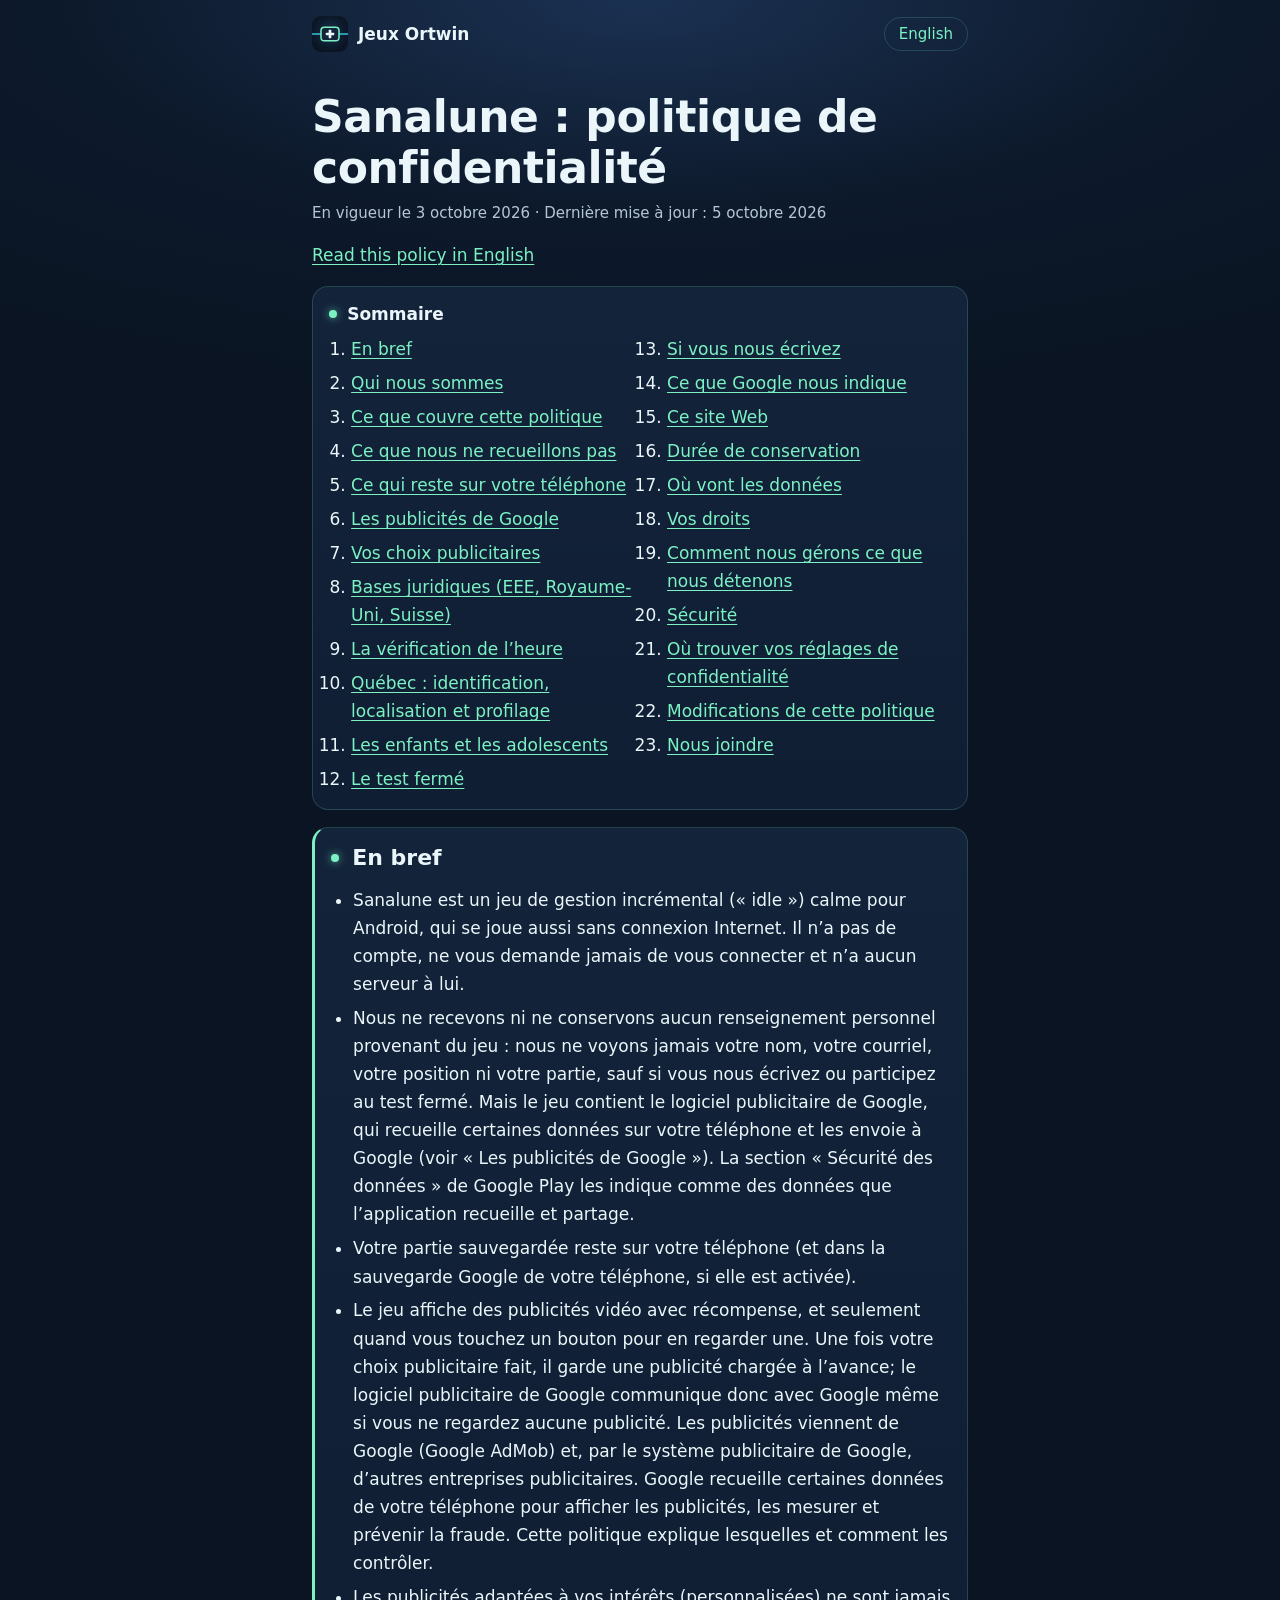
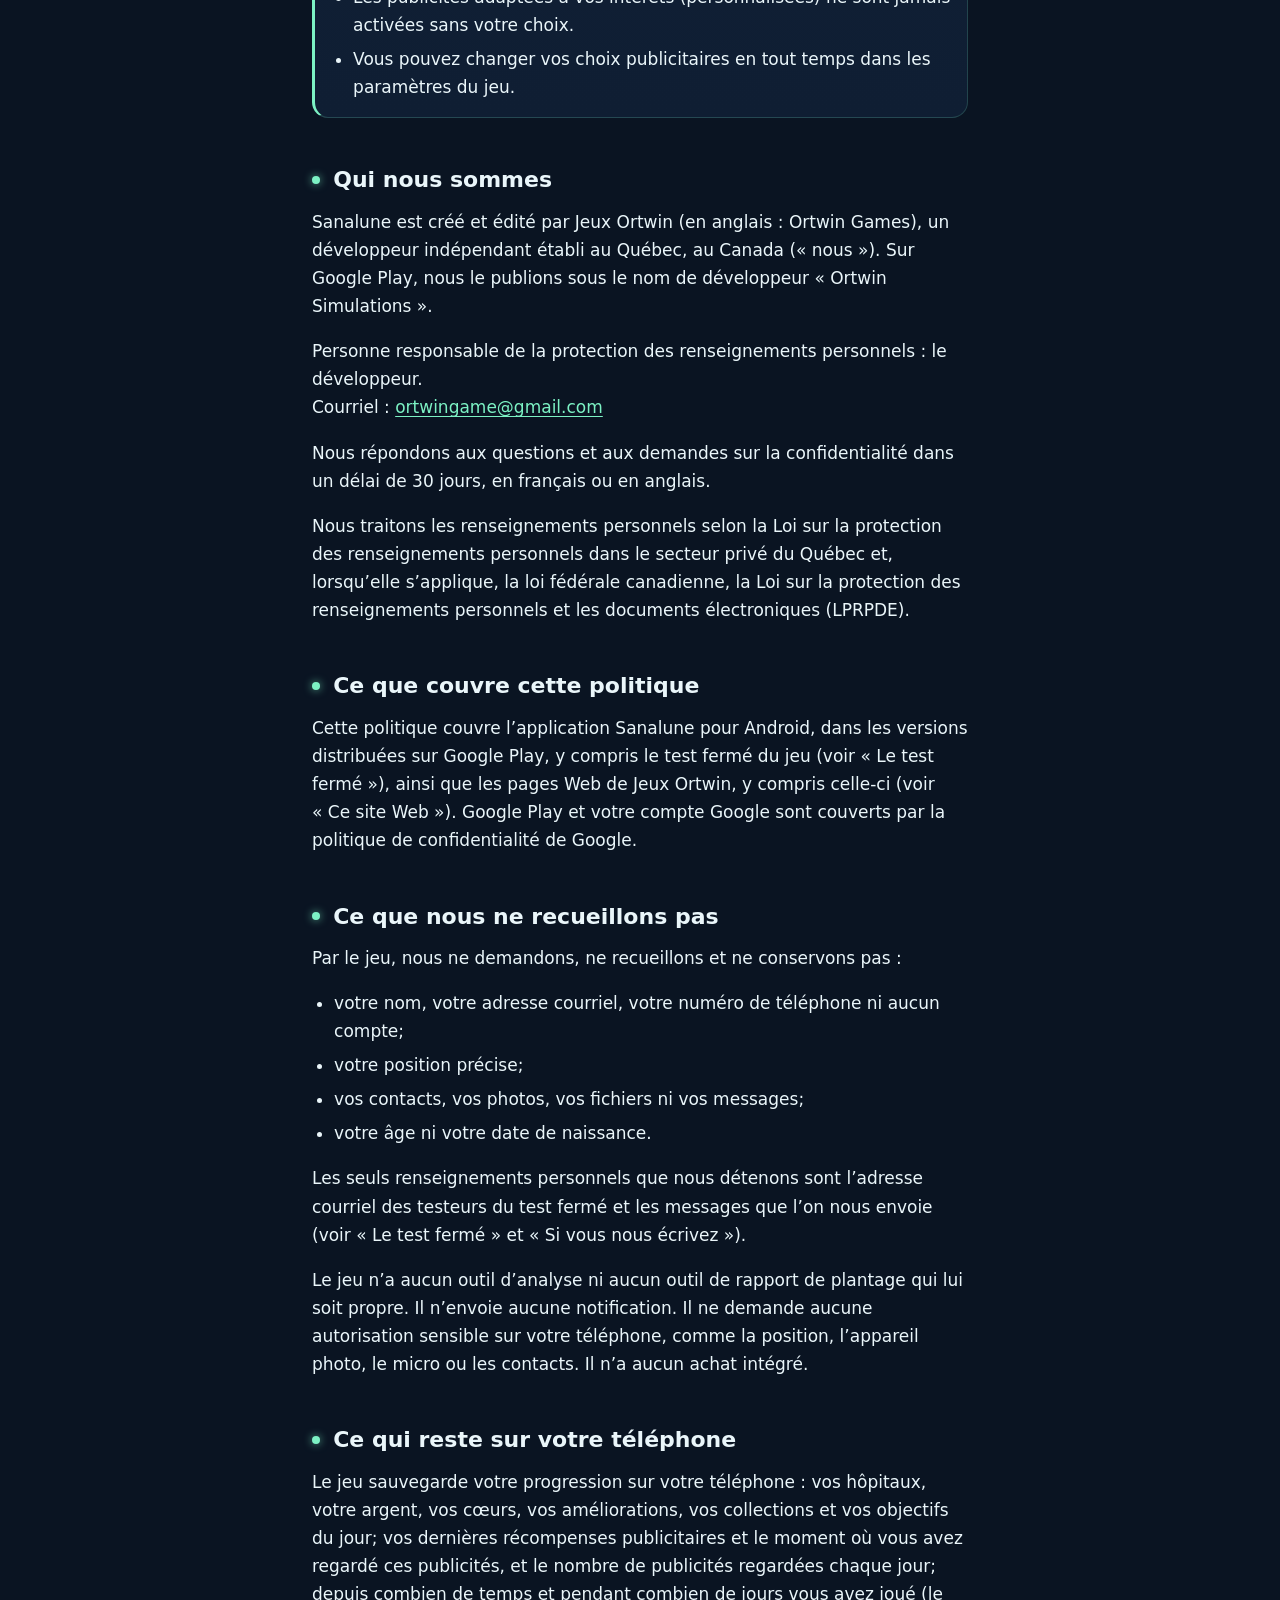
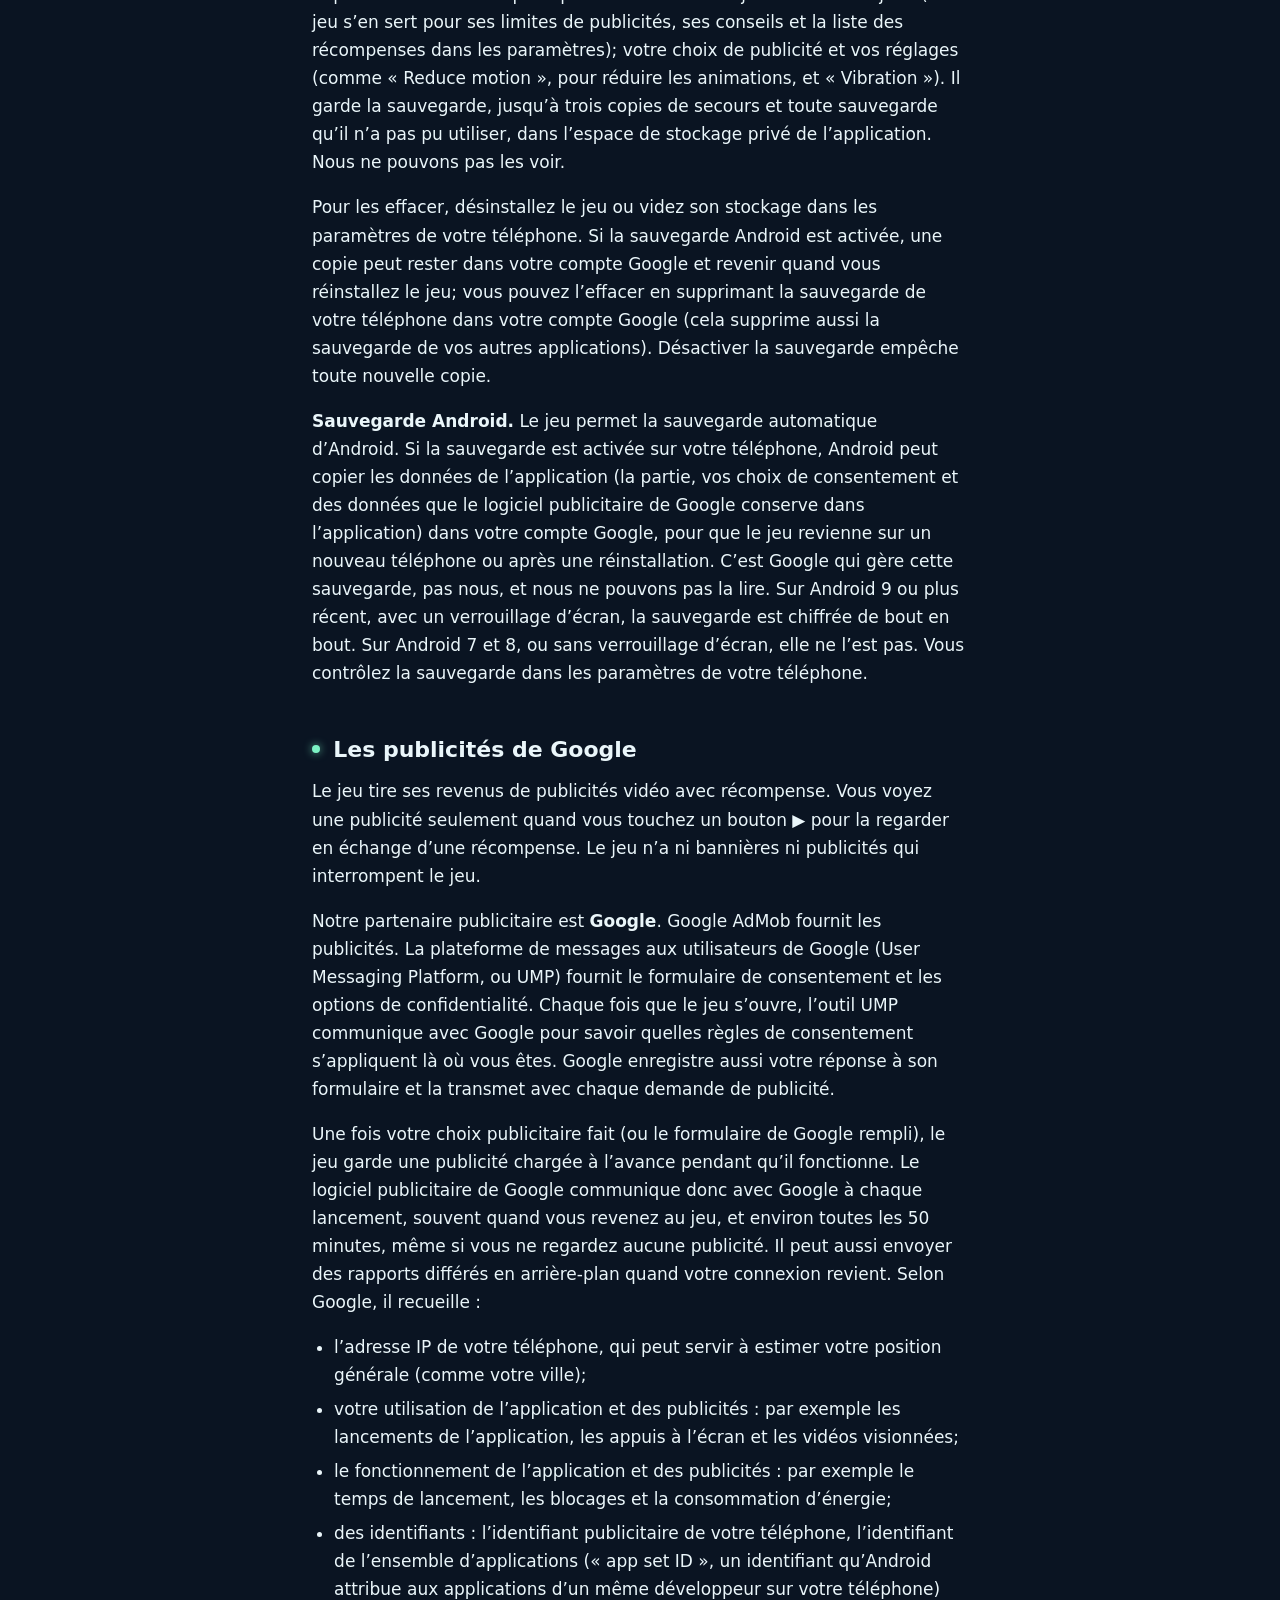
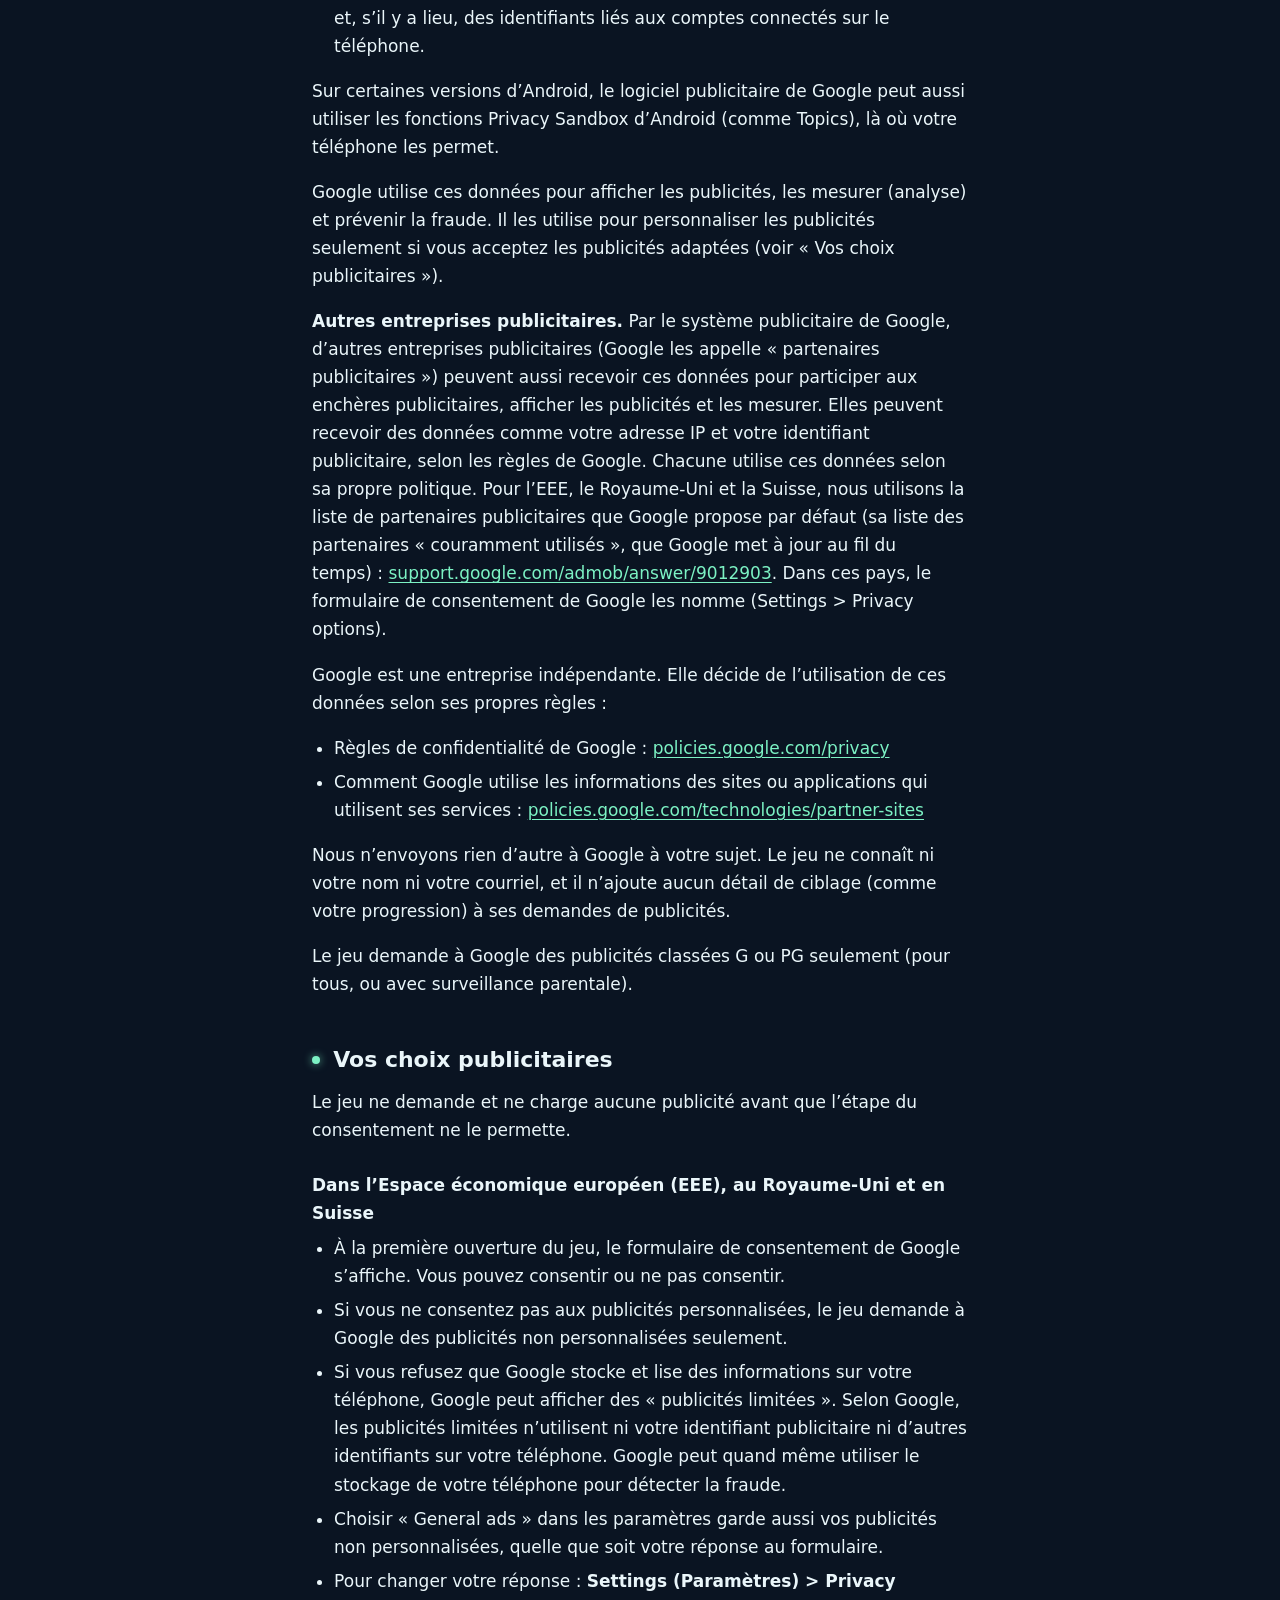
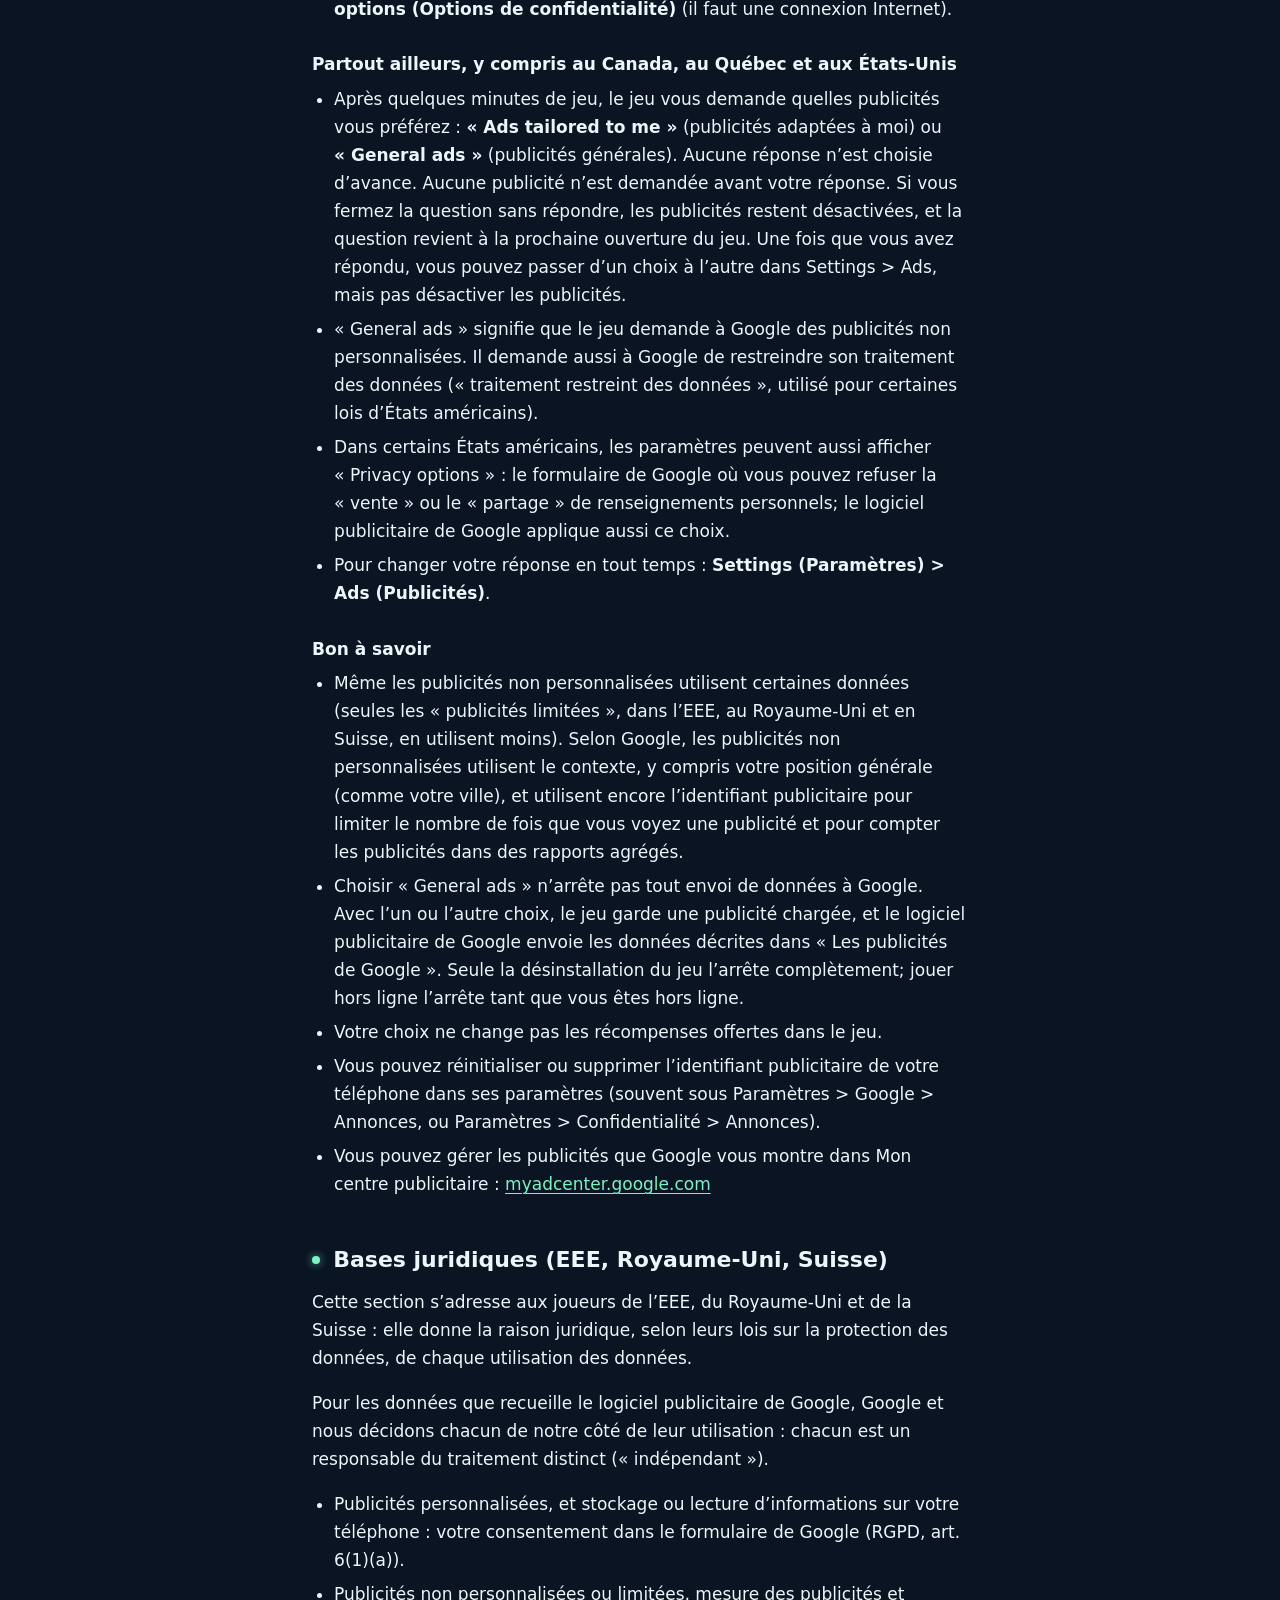
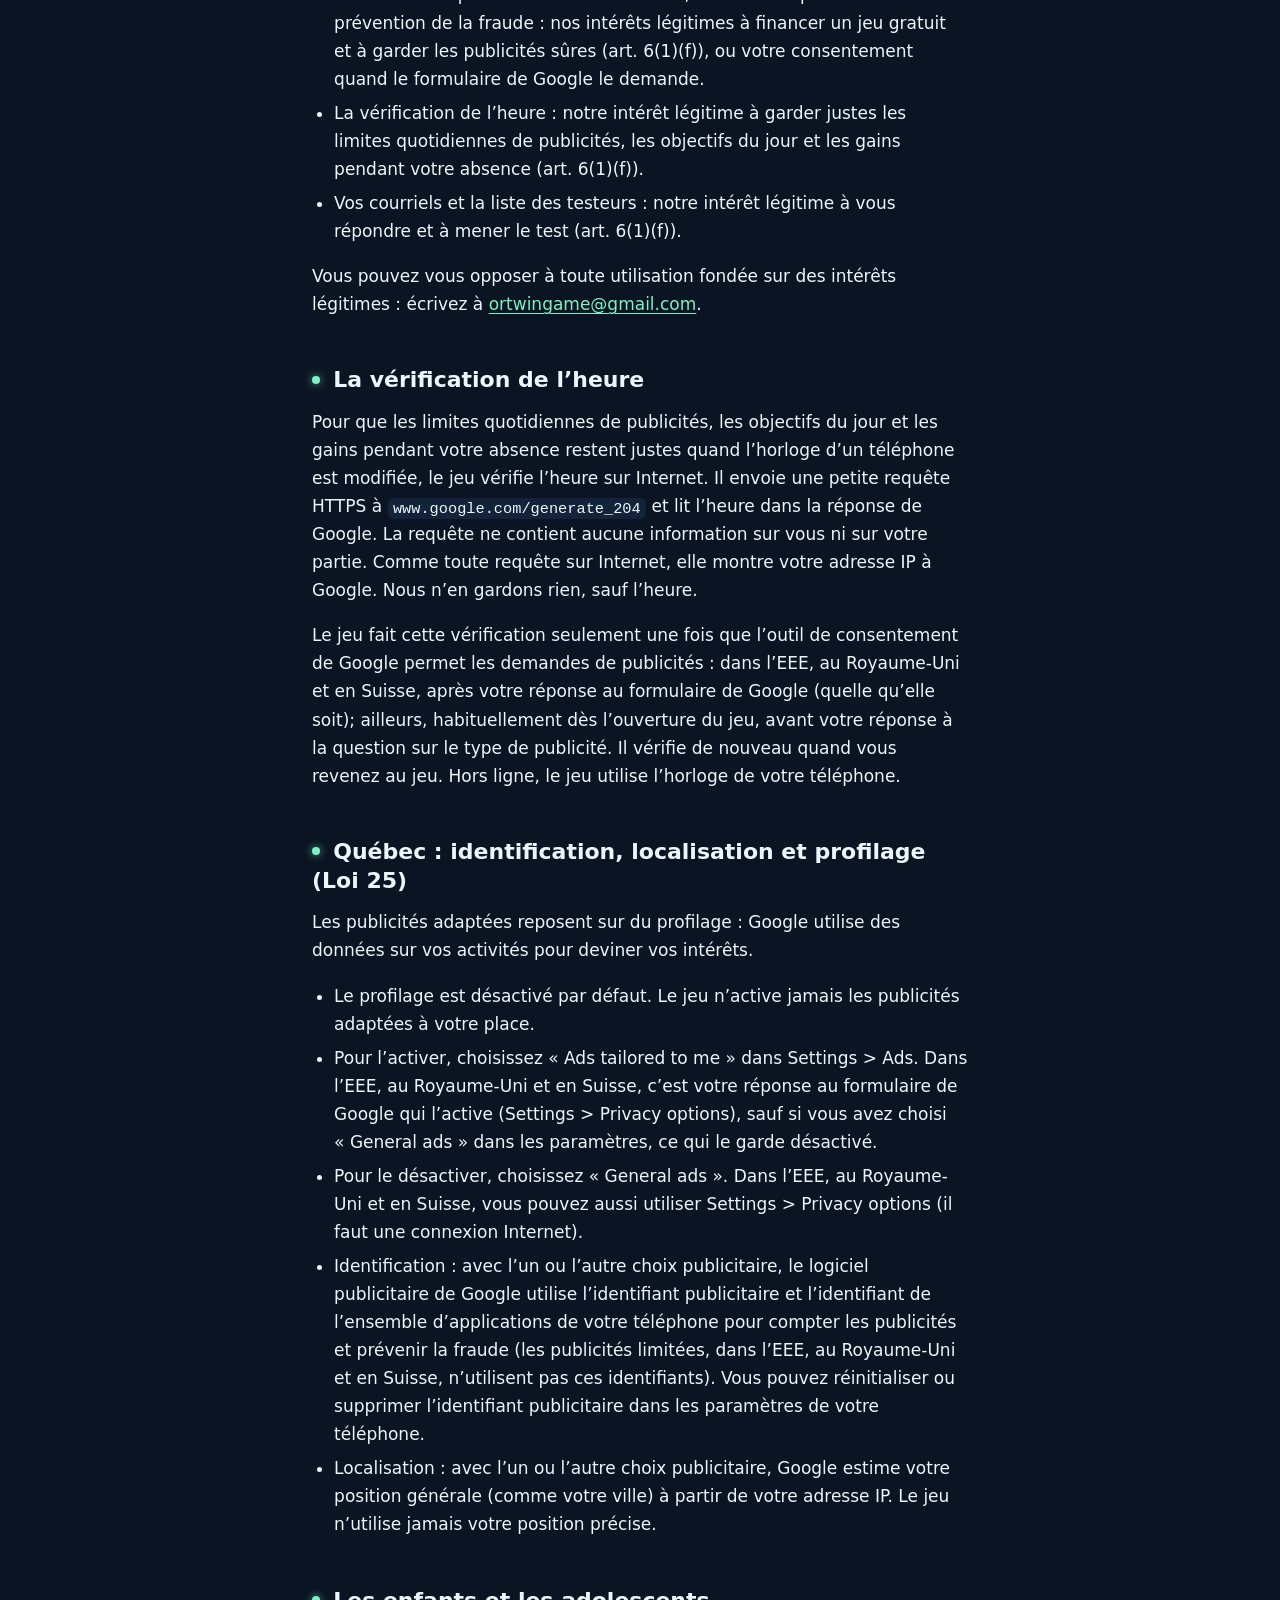
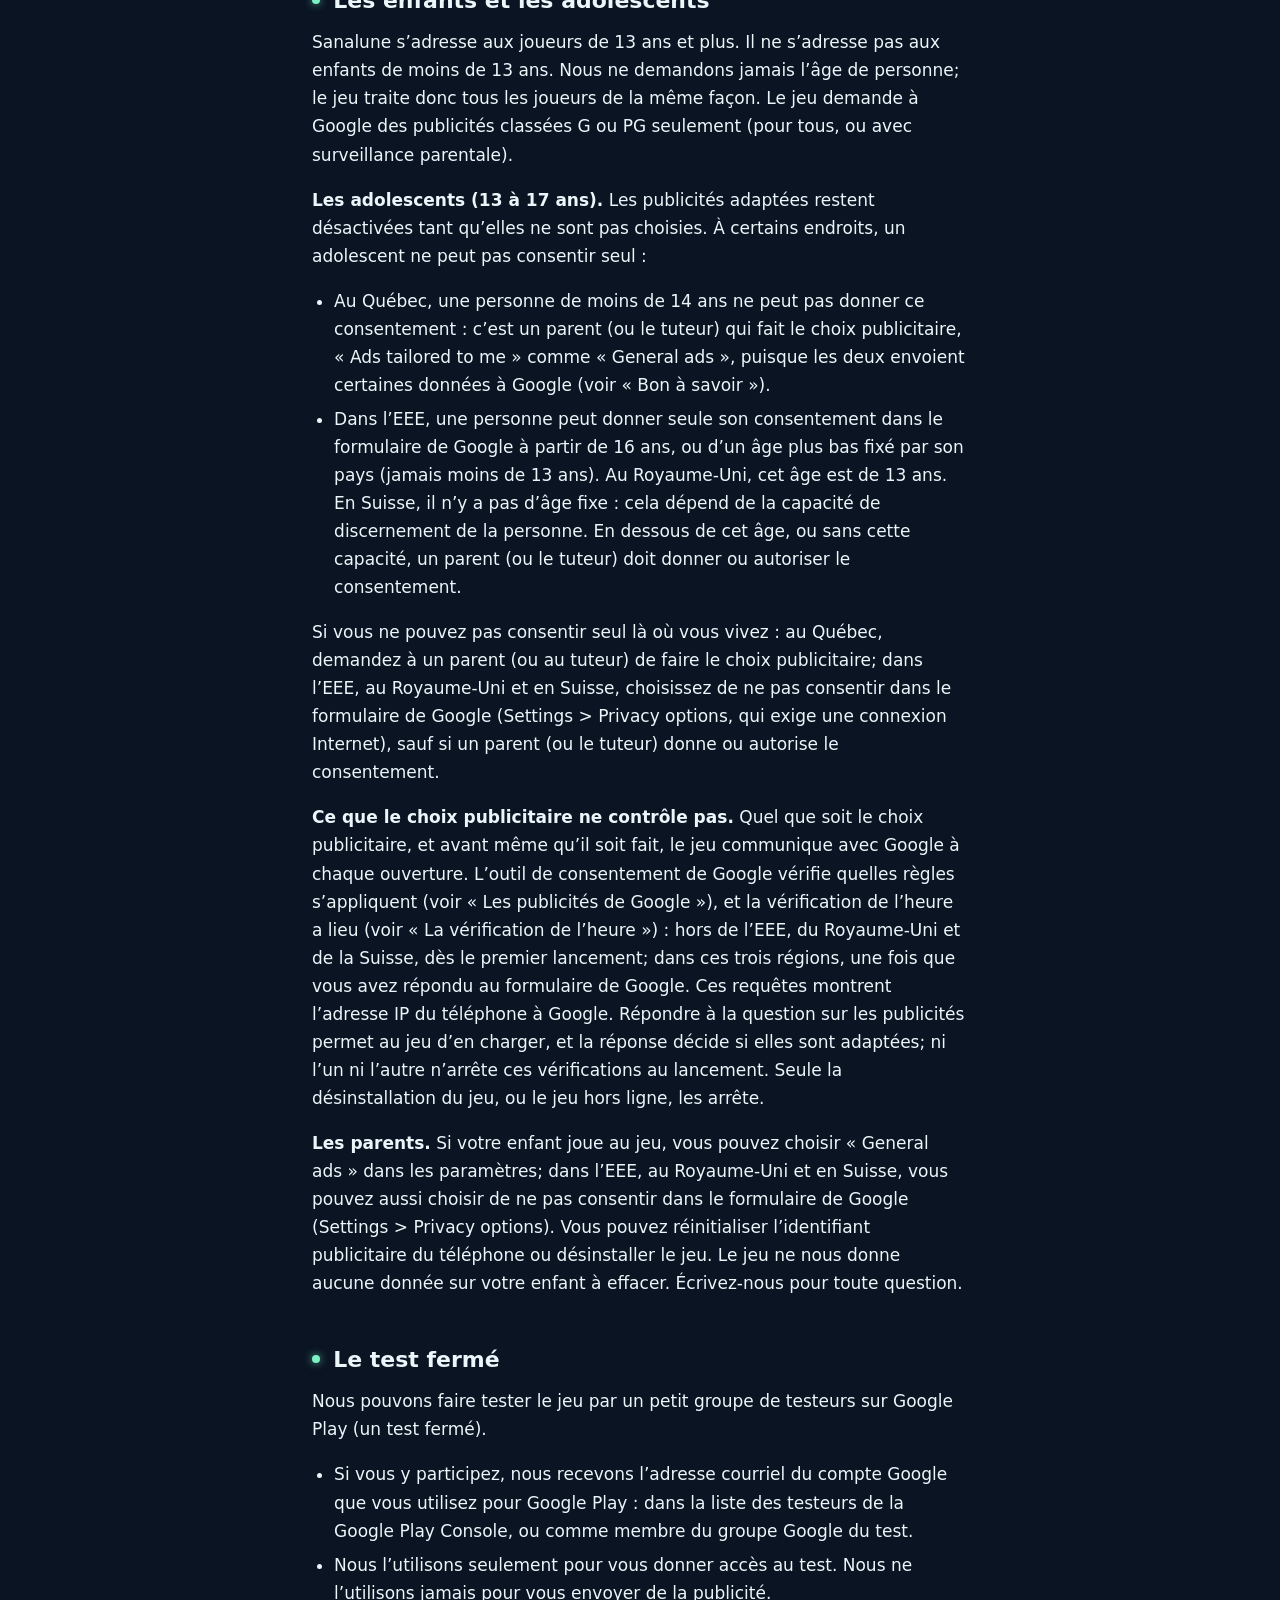
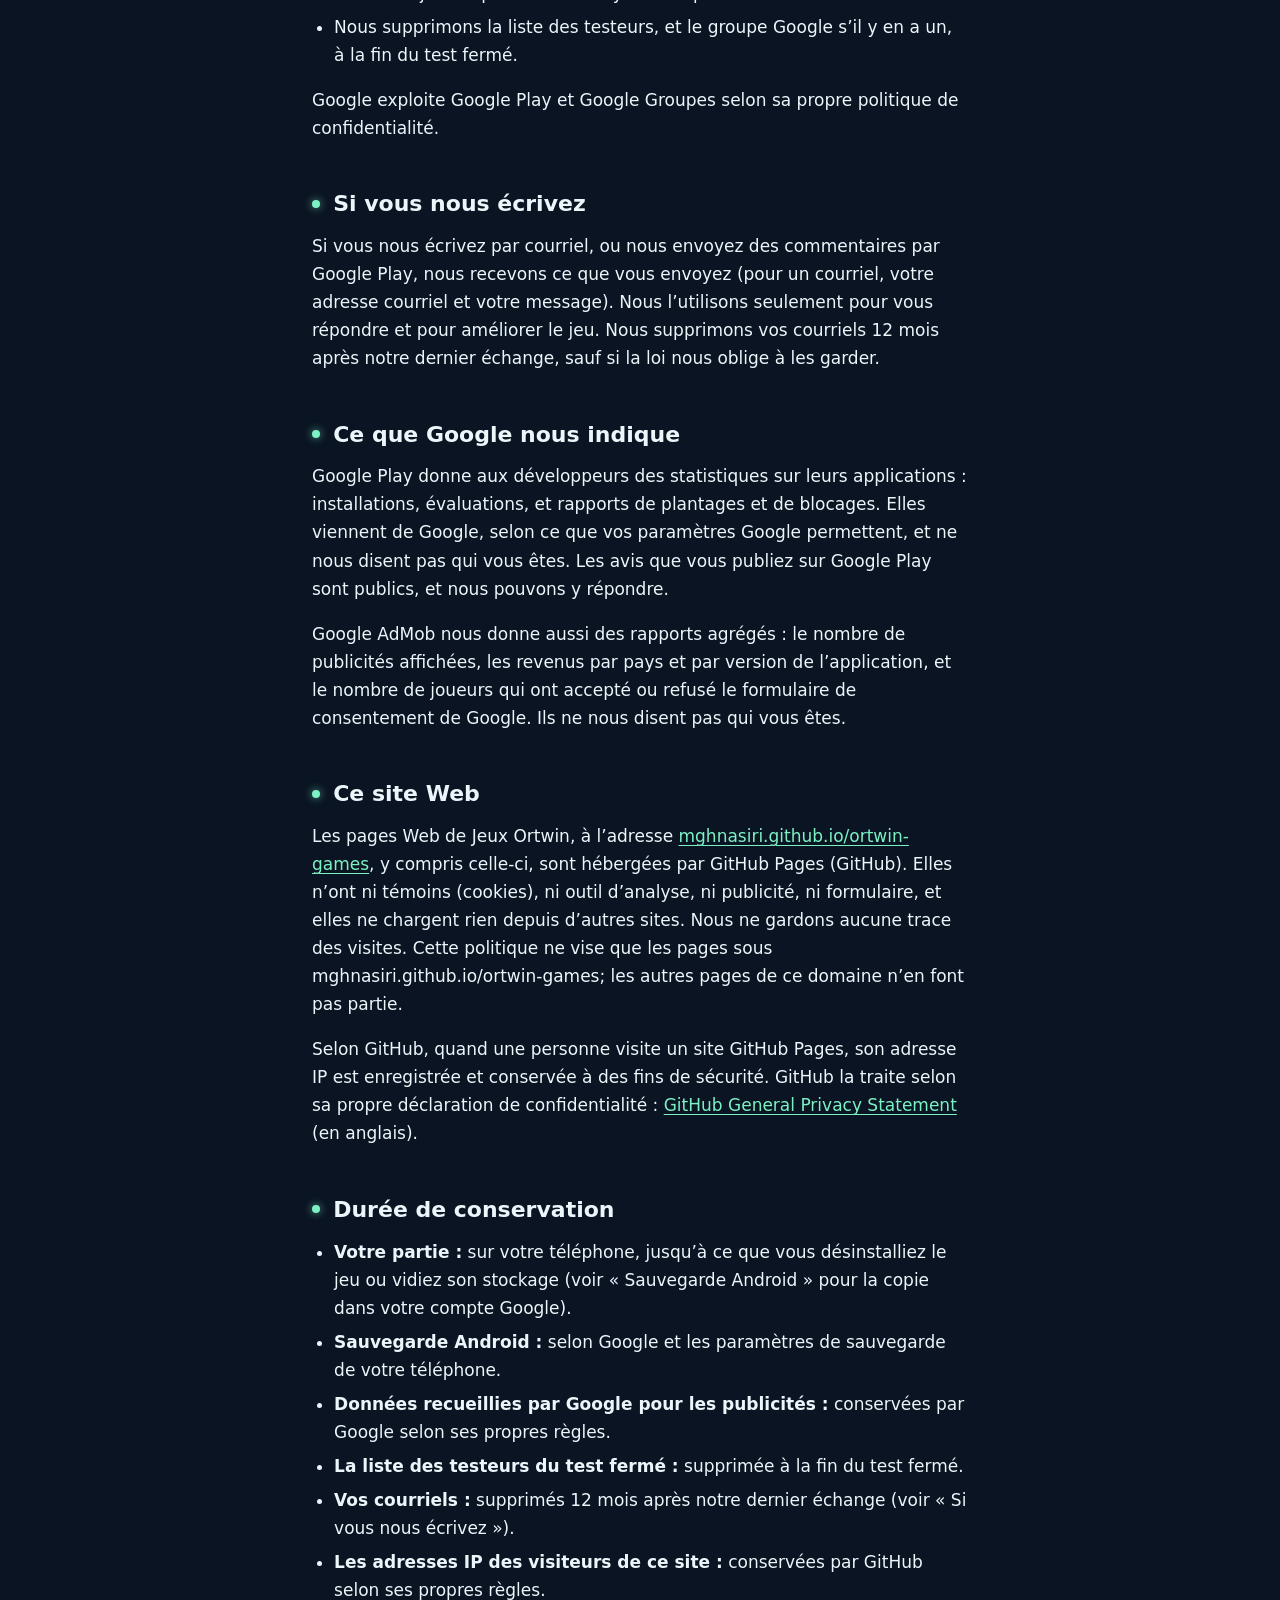
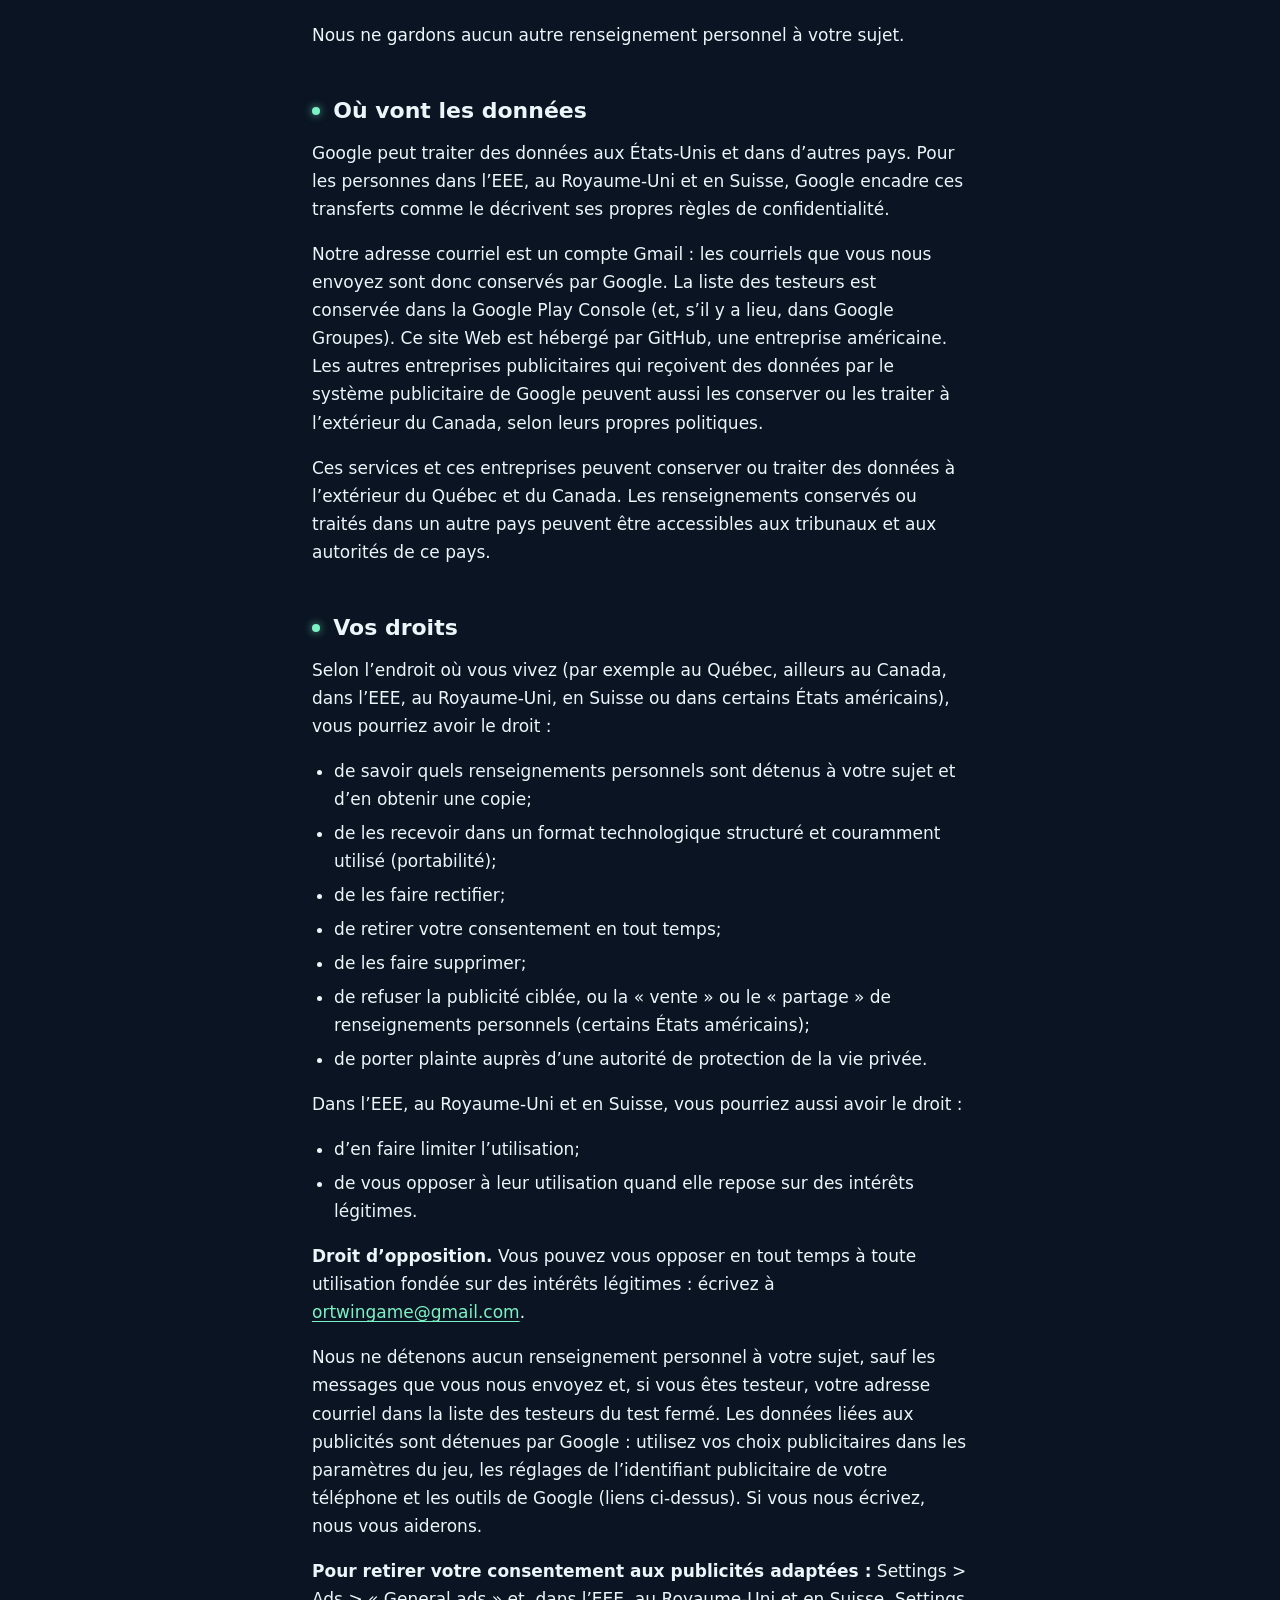
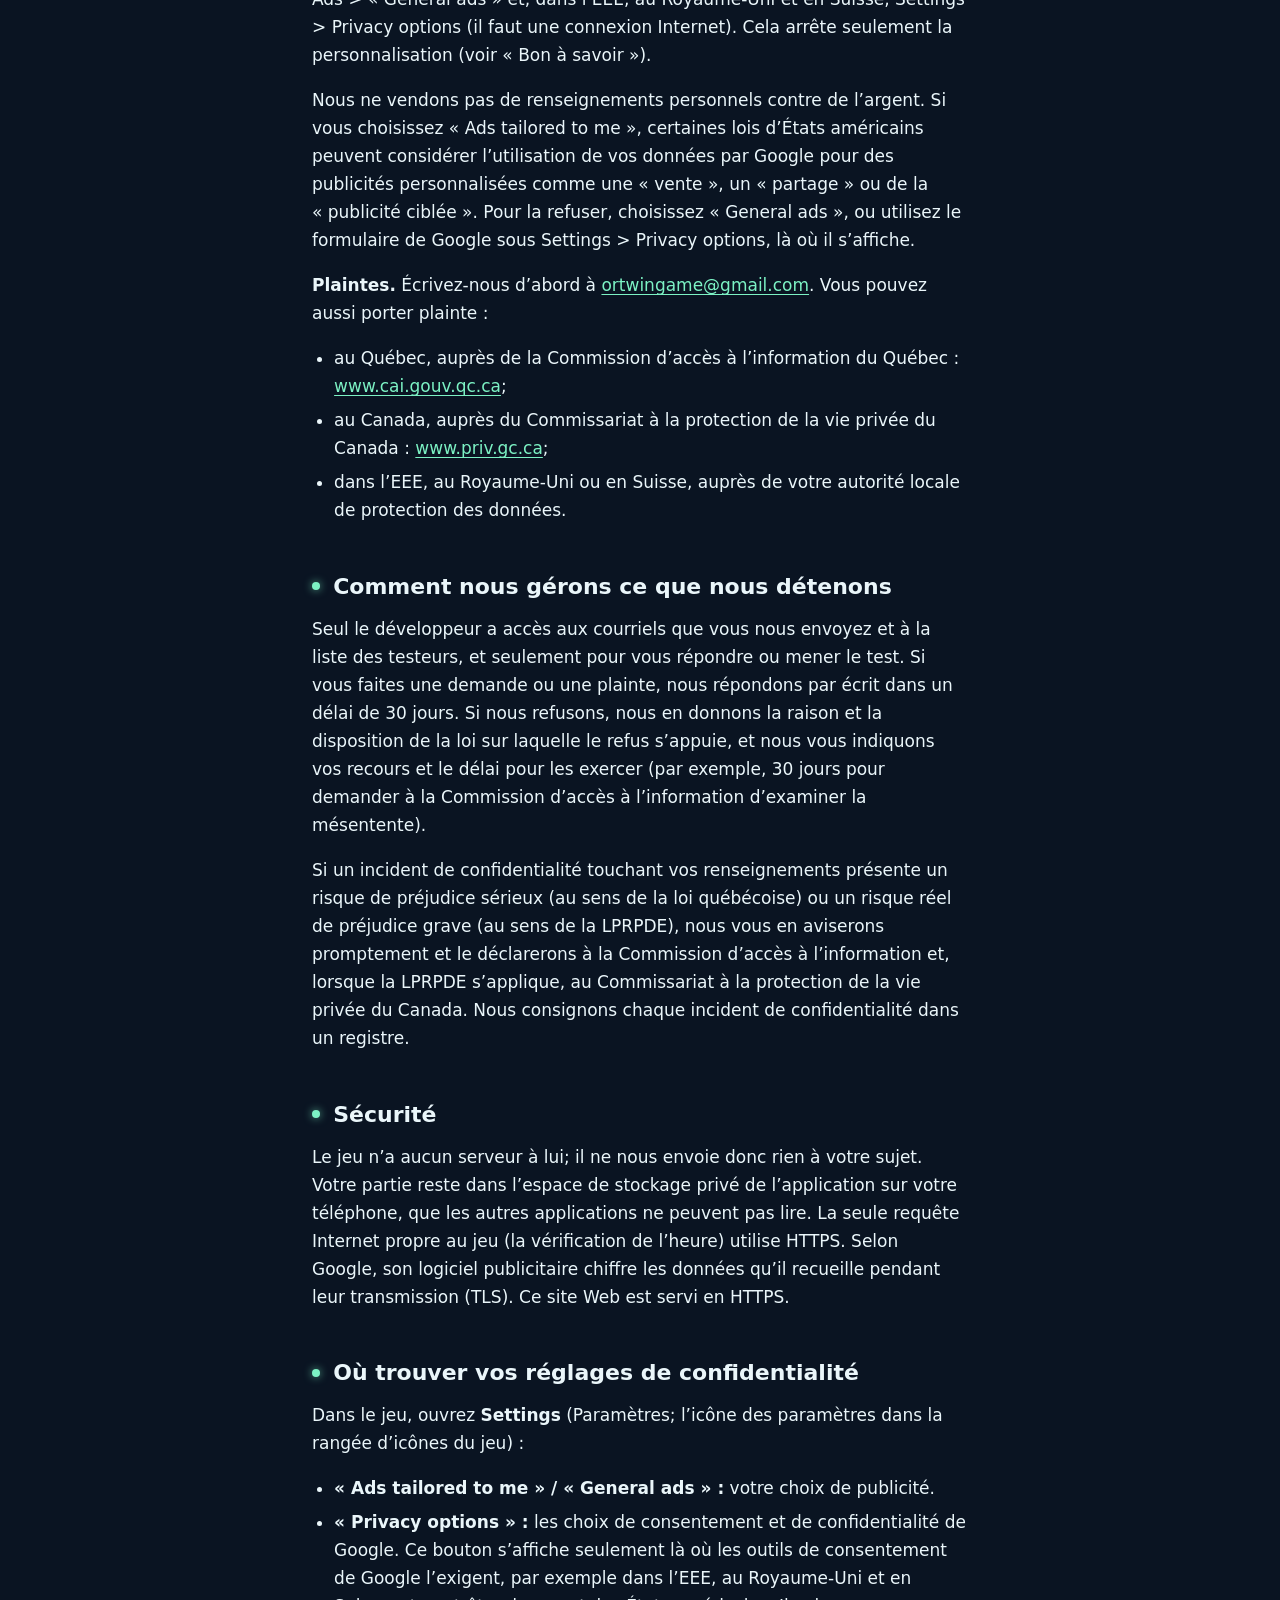
==== commit dc87ffdd: "Name the Google Play developer "Ortwin Simulations" on the studio page and in the Sanalune privacy p" ====
--- a/sanalune/privacy/index.html
+++ b/sanalune/privacy/index.html
@@ -24,7 +24,7 @@
 <article id="francais" lang="fr-CA">
 
   <h1>Sanalune : politique de confidentialité</h1>
-  <p class="meta">En vigueur le <time datetime="2026-10-03">3 octobre 2026</time> · Dernière mise à jour : <time datetime="2026-10-03">3 octobre 2026</time></p>
+  <p class="meta">En vigueur le <time datetime="2026-10-03">3 octobre 2026</time> · Dernière mise à jour : <time datetime="2026-10-05">5 octobre 2026</time></p>
   <p><a href="#english" hreflang="en" lang="en">Read this policy in English</a></p>
 
   <nav class="card toc" aria-labelledby="fr-sommaire">
@@ -70,7 +70,7 @@
 
   <section id="fr-qui">
     <h2>Qui nous sommes</h2>
-    <p>Sanalune est créé et édité par Jeux Ortwin (en anglais : <span lang="en">Ortwin Games</span>), un développeur indépendant établi au Québec, au Canada (« nous »).</p>
+    <p>Sanalune est créé et édité par Jeux Ortwin (en anglais : <span lang="en">Ortwin Games</span>), un développeur indépendant établi au Québec, au Canada (« nous »). Sur Google Play, nous le publions sous le nom de développeur « Ortwin Simulations ».</p>
     <p>Personne responsable de la protection des renseignements personnels : le développeur.<br>Courriel : <a href="mailto:ortwingame@gmail.com">ortwingame@gmail.com</a></p>
     <p>Nous répondons aux questions et aux demandes sur la confidentialité dans un délai de 30 jours, en français ou en anglais.</p>
     <p>Nous traitons les renseignements personnels selon la Loi sur la protection des renseignements personnels dans le secteur privé du Québec et, lorsqu’elle s’applique, la loi fédérale canadienne, la Loi sur la protection des renseignements personnels et les documents électroniques (LPRPDE).</p>
@@ -303,6 +303,7 @@
   <section id="fr-contact">
     <h2>Nous joindre</h2>
     <p>Jeux Ortwin (<span lang="en">Ortwin Games</span>), développeur indépendant, Québec, Canada<br>
+    Nom de développeur sur Google Play : « Ortwin Simulations »<br>
     Personne responsable de la protection des renseignements personnels : le développeur<br>
     <a href="mailto:ortwingame@gmail.com">ortwingame@gmail.com</a></p>
   </section>
@@ -314,7 +315,7 @@
 <article id="english" lang="en">
 
   <h2 class="title">Sanalune: Privacy Policy</h2>
-  <p class="meta">Effective <time datetime="2026-10-03">October 3, 2026</time> · Last updated <time datetime="2026-10-03">October 3, 2026</time></p>
+  <p class="meta">Effective <time datetime="2026-10-03">October 3, 2026</time> · Last updated <time datetime="2026-10-05">October 5, 2026</time></p>
   <p><a href="#francais" hreflang="fr-CA" lang="fr-CA">Lire cette politique en français</a></p>
 
   <nav class="card toc" aria-labelledby="en-contents">
@@ -360,7 +361,7 @@
 
   <section id="en-who">
     <h2>Who we are</h2>
-    <p>Sanalune is made and published by Ortwin Games (in French: <span lang="fr-CA">Jeux Ortwin</span>), an independent developer based in Québec, Canada (“we”, “us”).</p>
+    <p>Sanalune is made and published by Ortwin Games (in French: <span lang="fr-CA">Jeux Ortwin</span>), an independent developer based in Québec, Canada (“we”, “us”). On Google Play, we publish it under the developer name “Ortwin Simulations”.</p>
     <p>Person in charge of the protection of personal information: the developer.<br>Email: <a href="mailto:ortwingame@gmail.com">ortwingame@gmail.com</a></p>
     <p>We answer privacy questions and requests within 30 days, in French or in English.</p>
     <p>We handle personal information under Québec’s Act respecting the protection of personal information in the private sector and, where it applies, Canada’s federal Personal Information Protection and Electronic Documents Act (PIPEDA).</p>
@@ -593,6 +594,7 @@
   <section id="en-contact">
     <h2>Contact</h2>
     <p>Ortwin Games (<span lang="fr-CA">Jeux Ortwin</span>), independent developer, Québec, Canada<br>
+    Developer name on Google Play: “Ortwin Simulations”<br>
     Person in charge of the protection of personal information: the developer<br>
     <a href="mailto:ortwingame@gmail.com">ortwingame@gmail.com</a></p>
   </section>
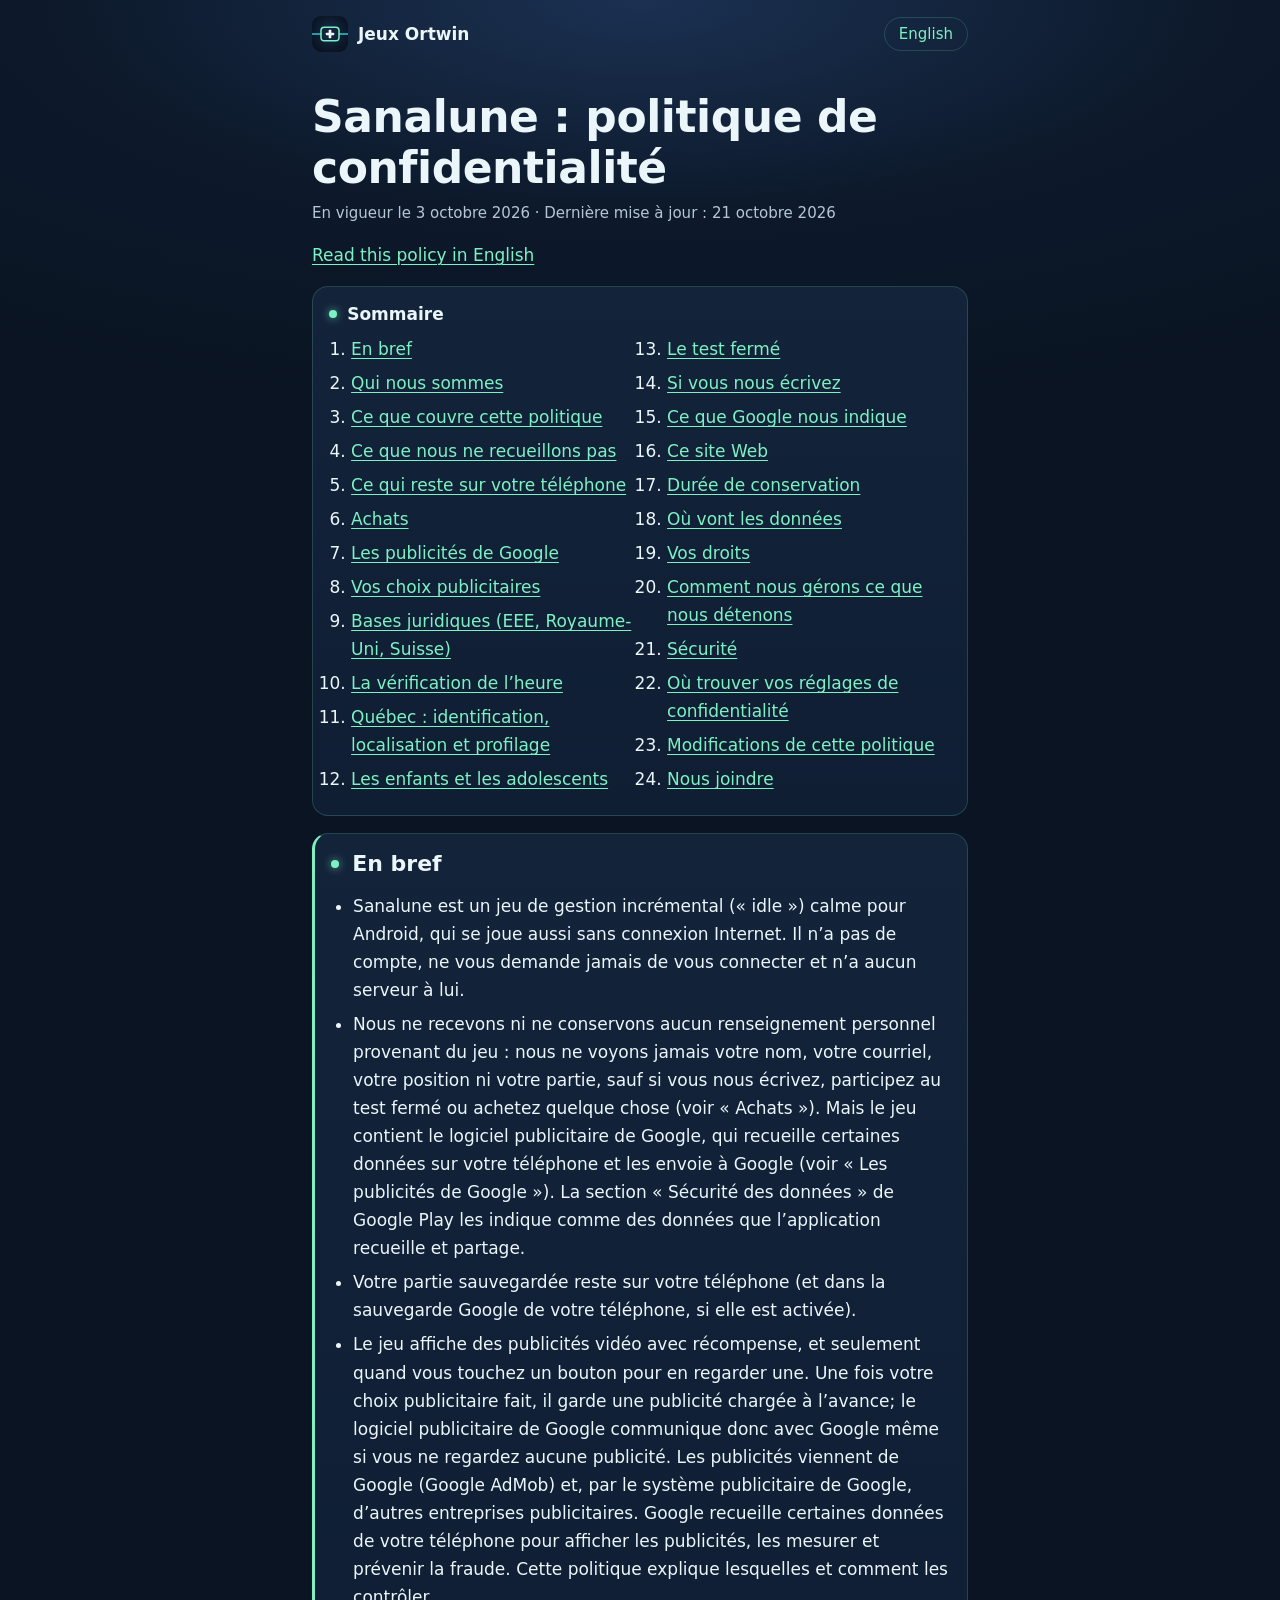
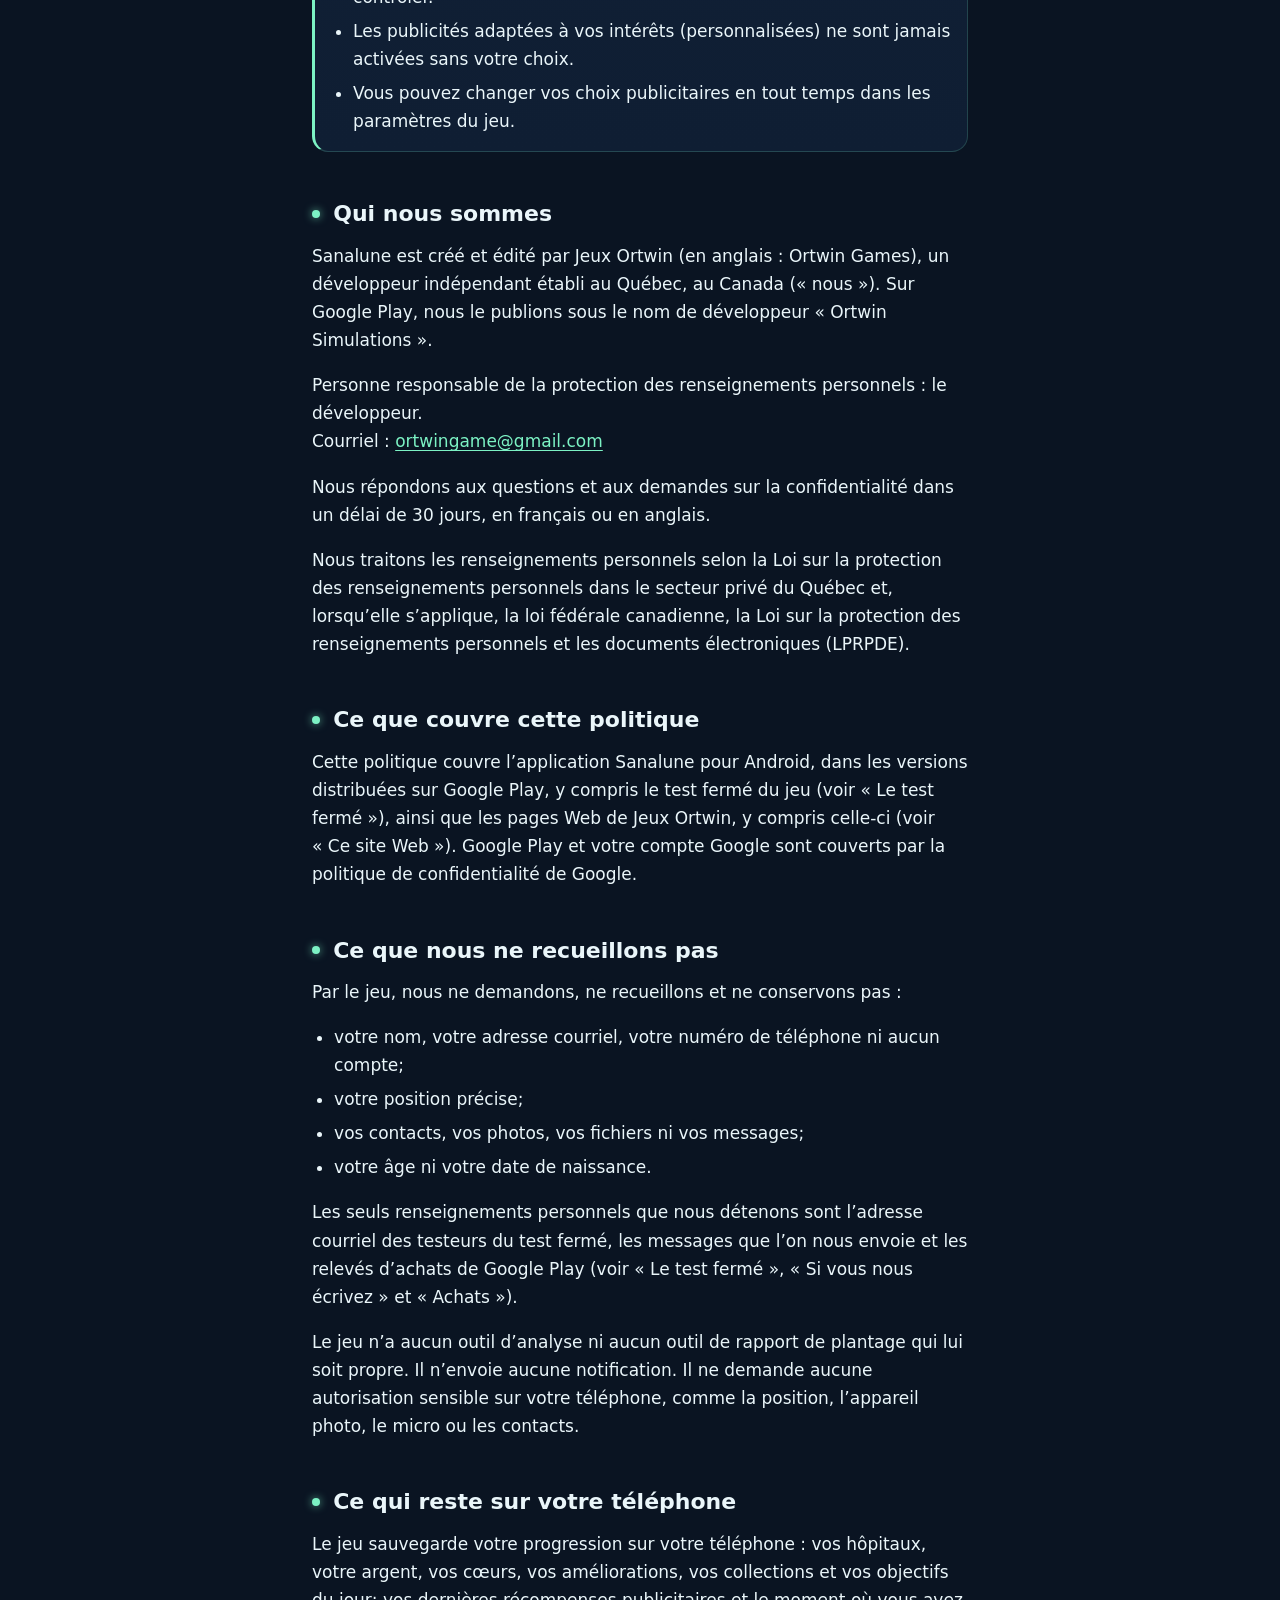
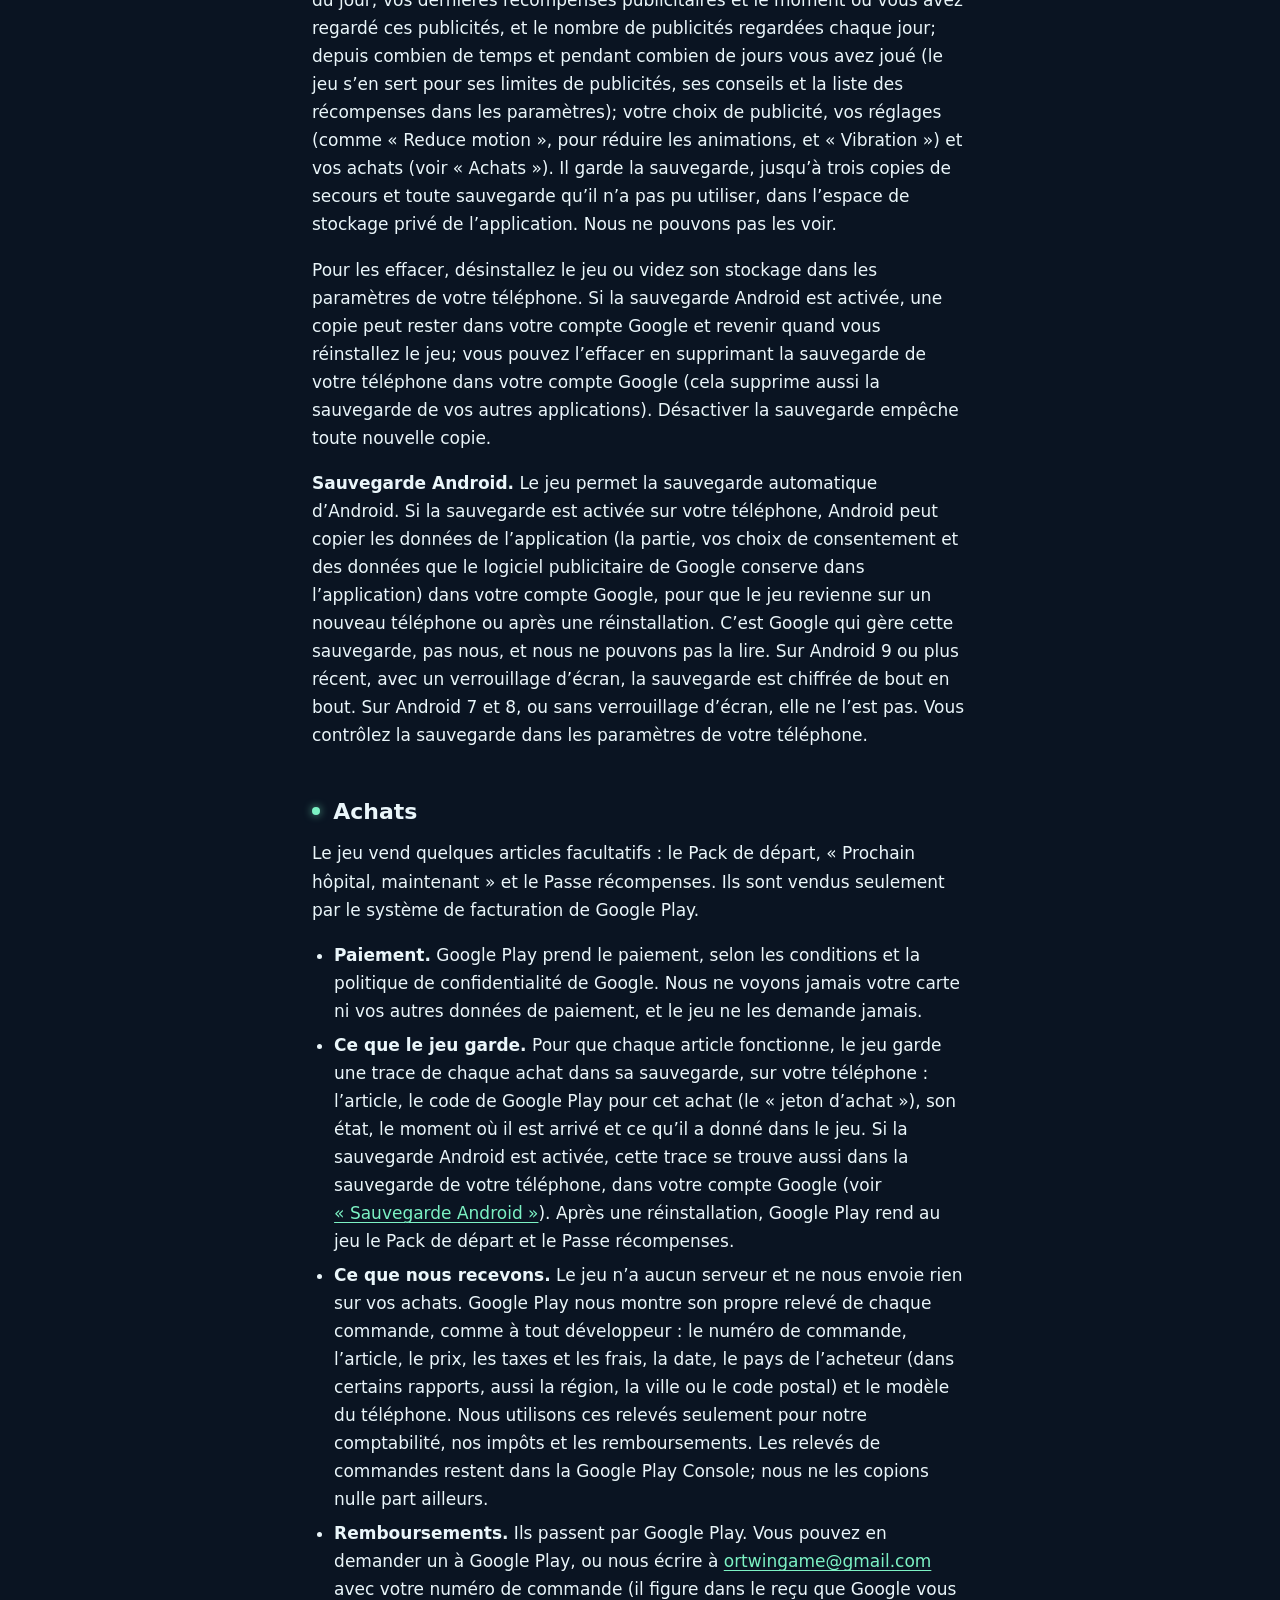
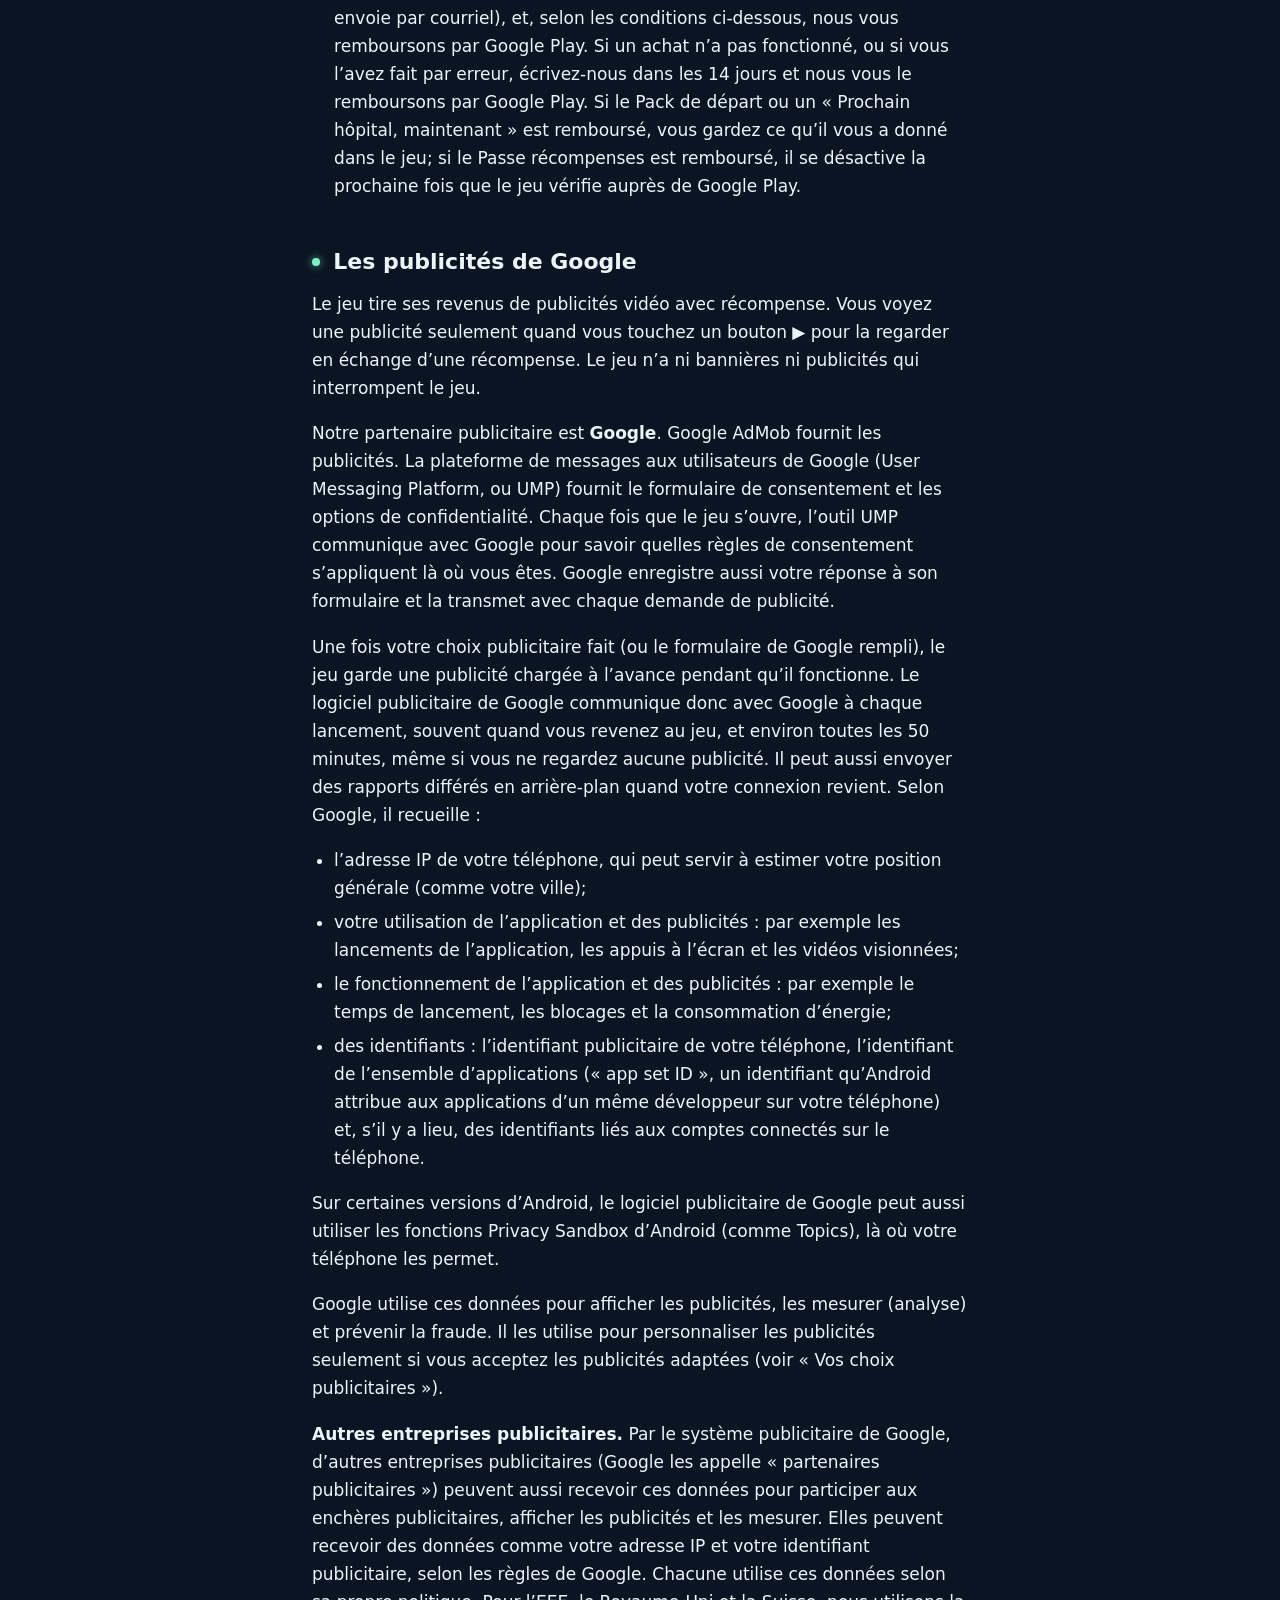
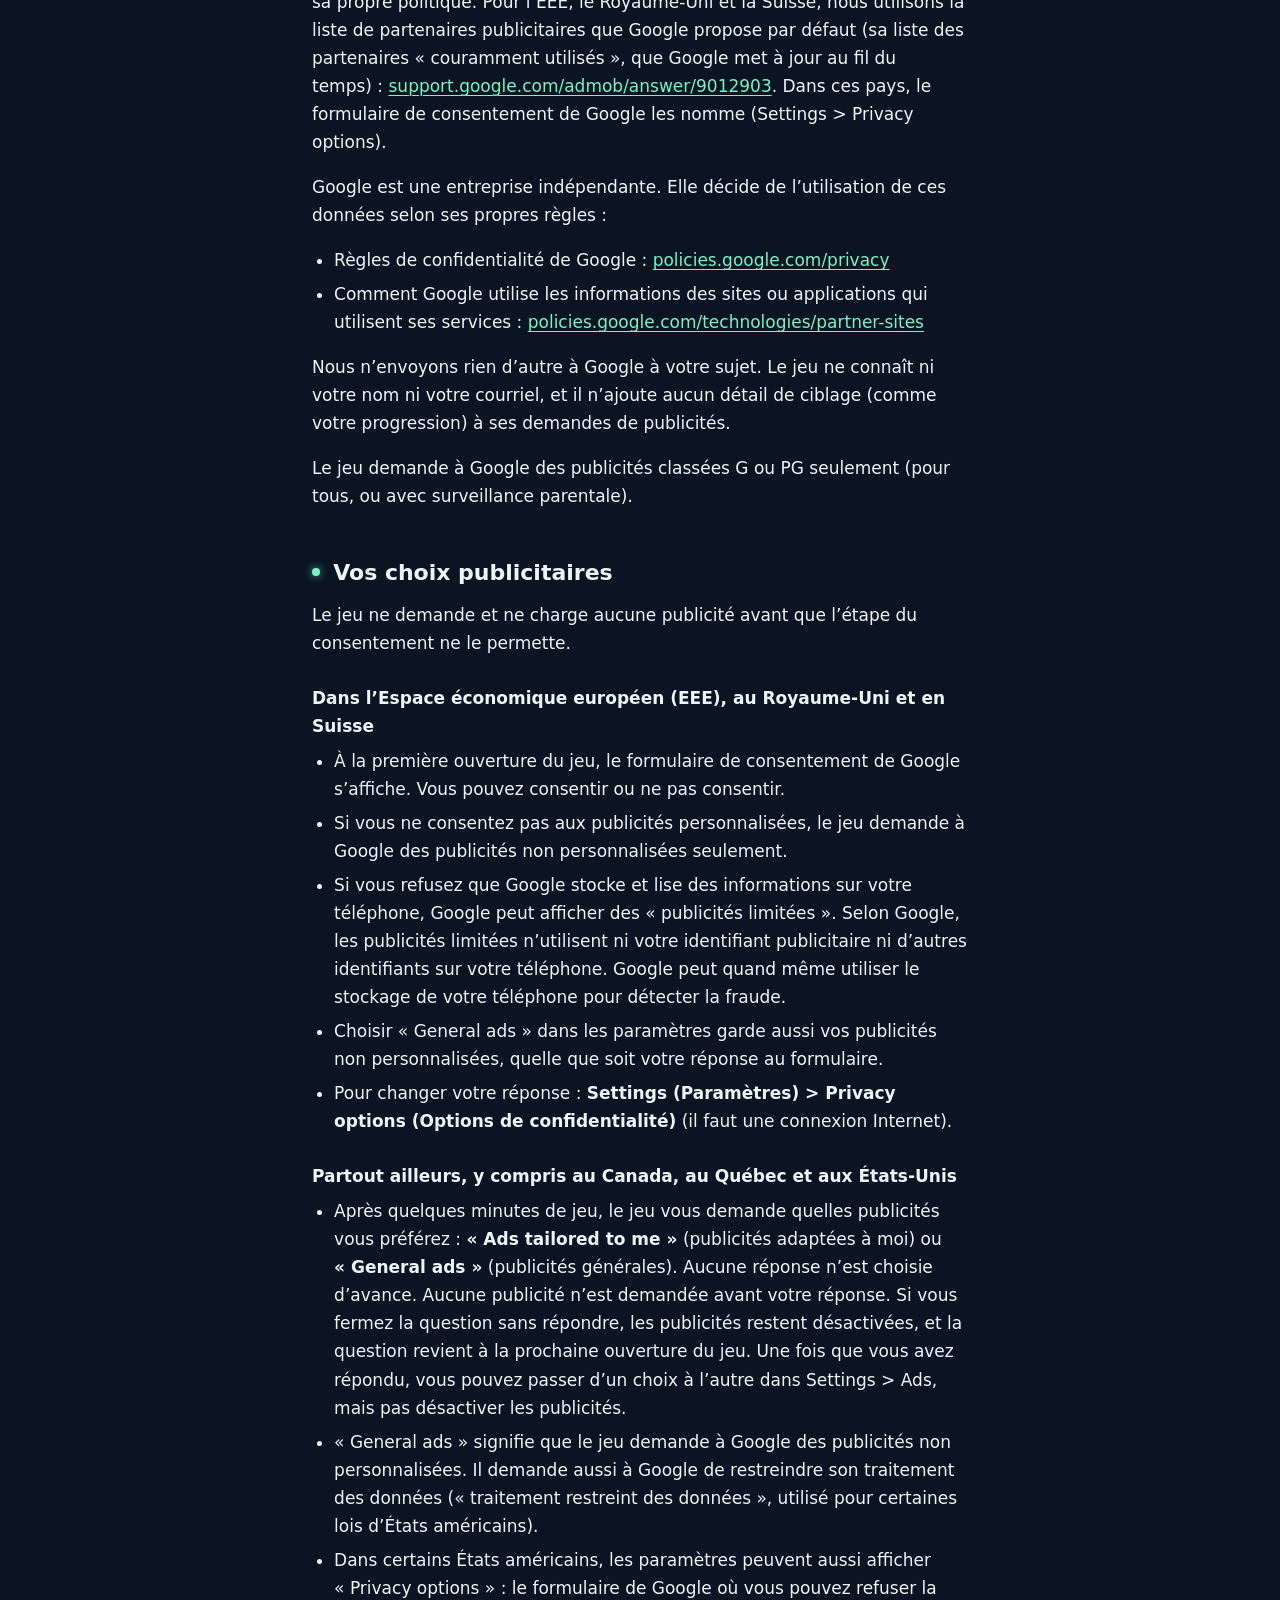
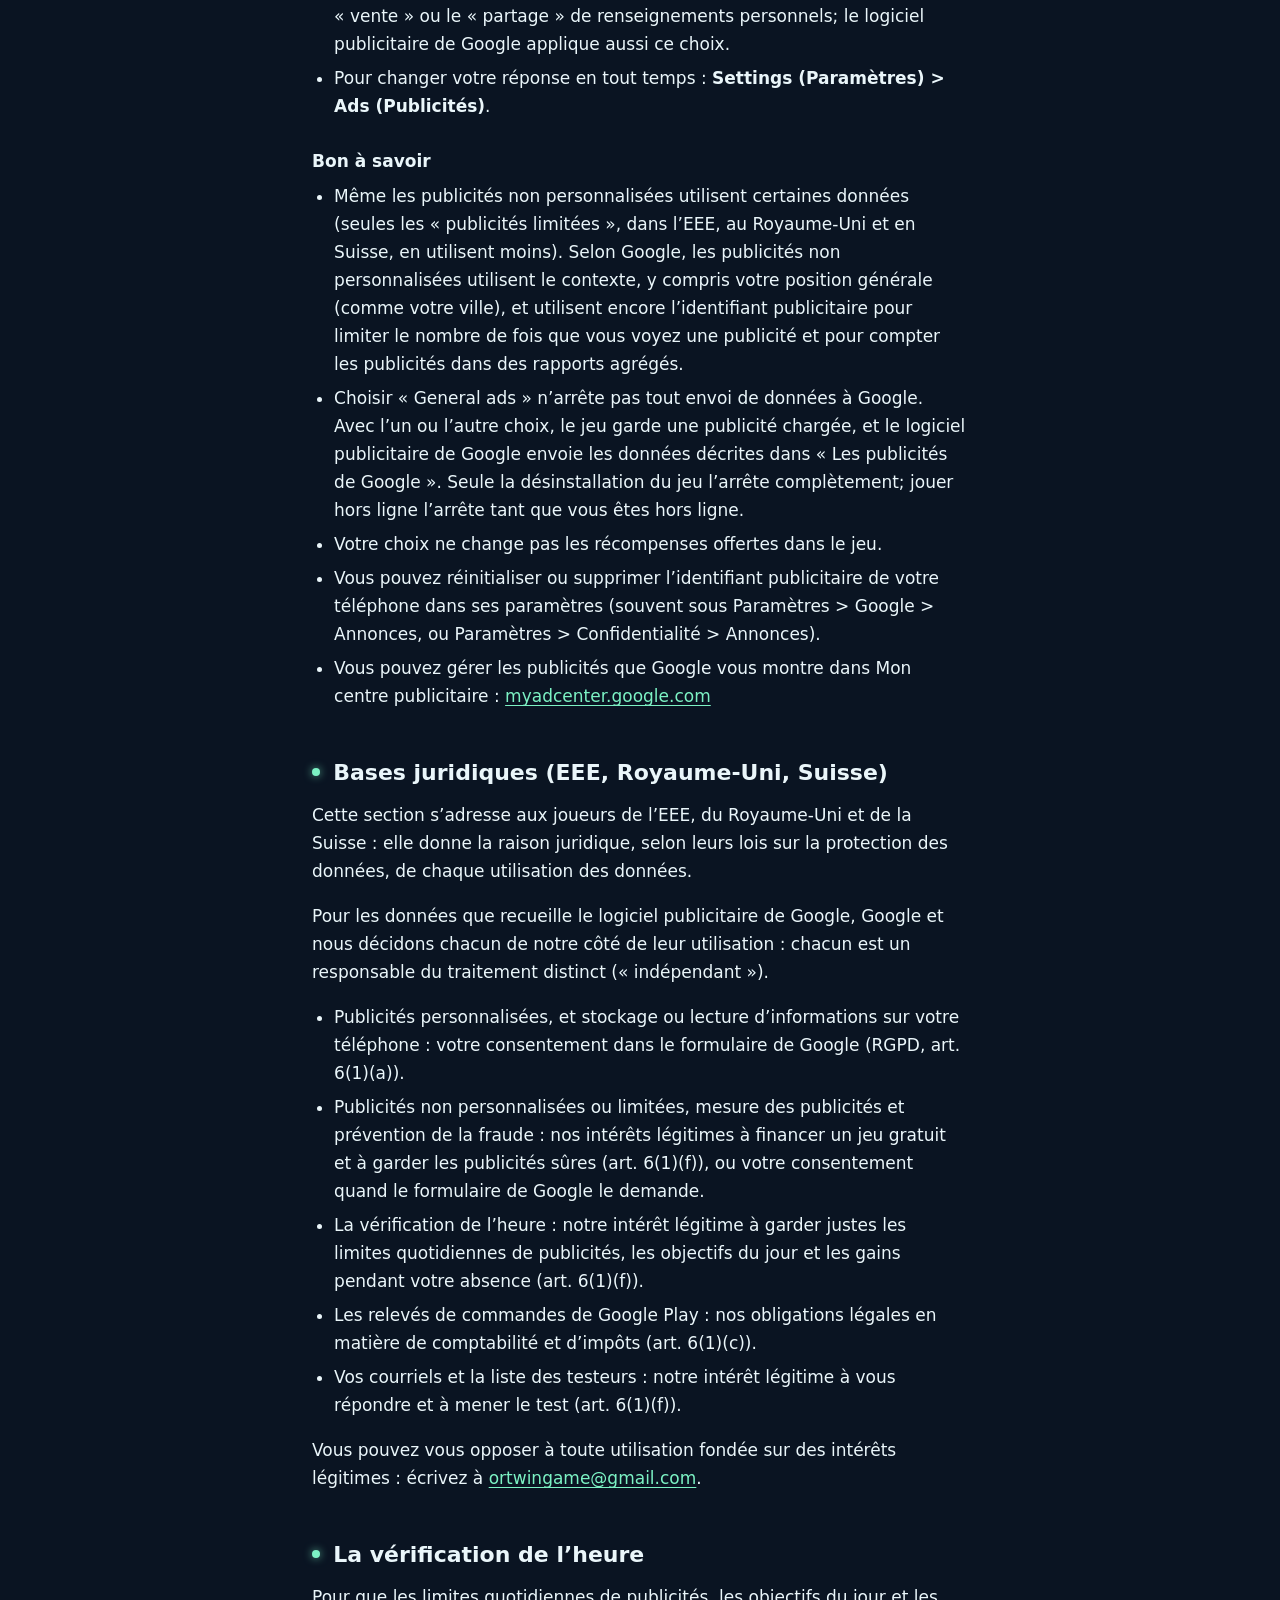
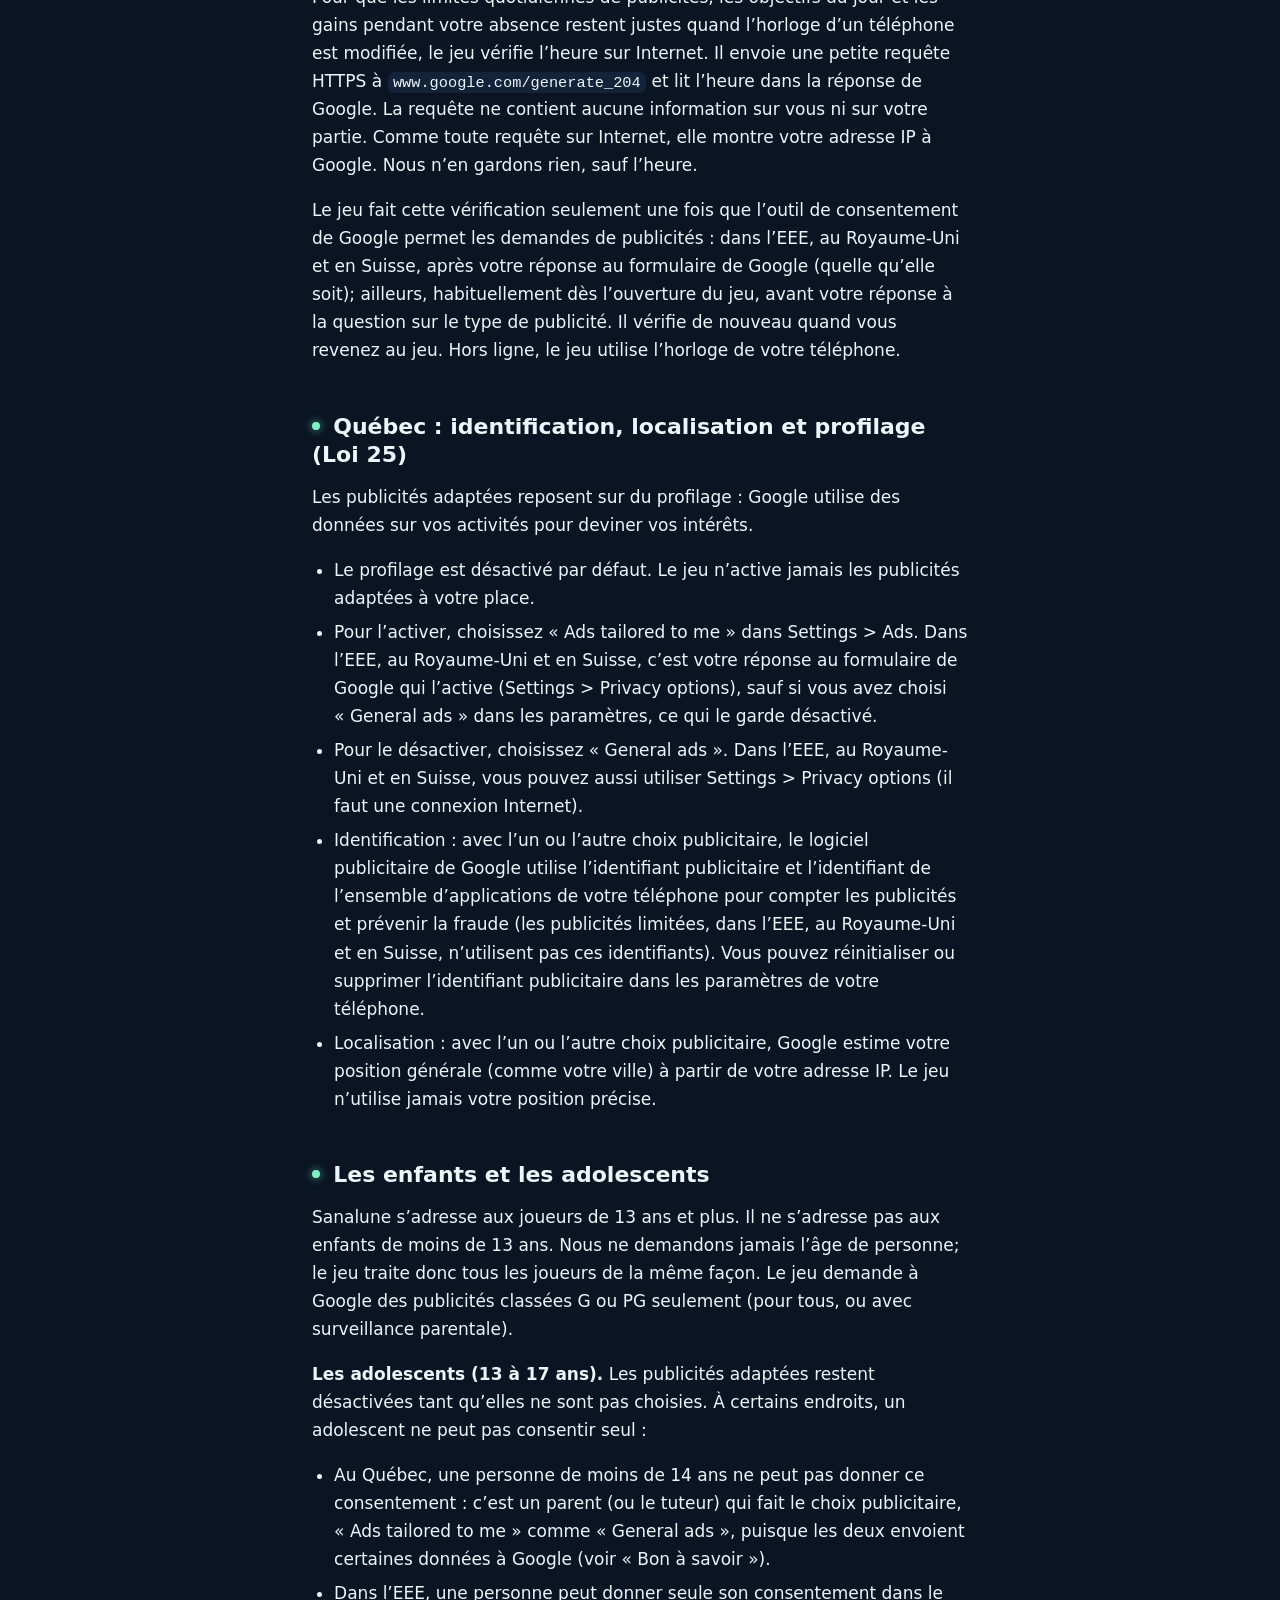
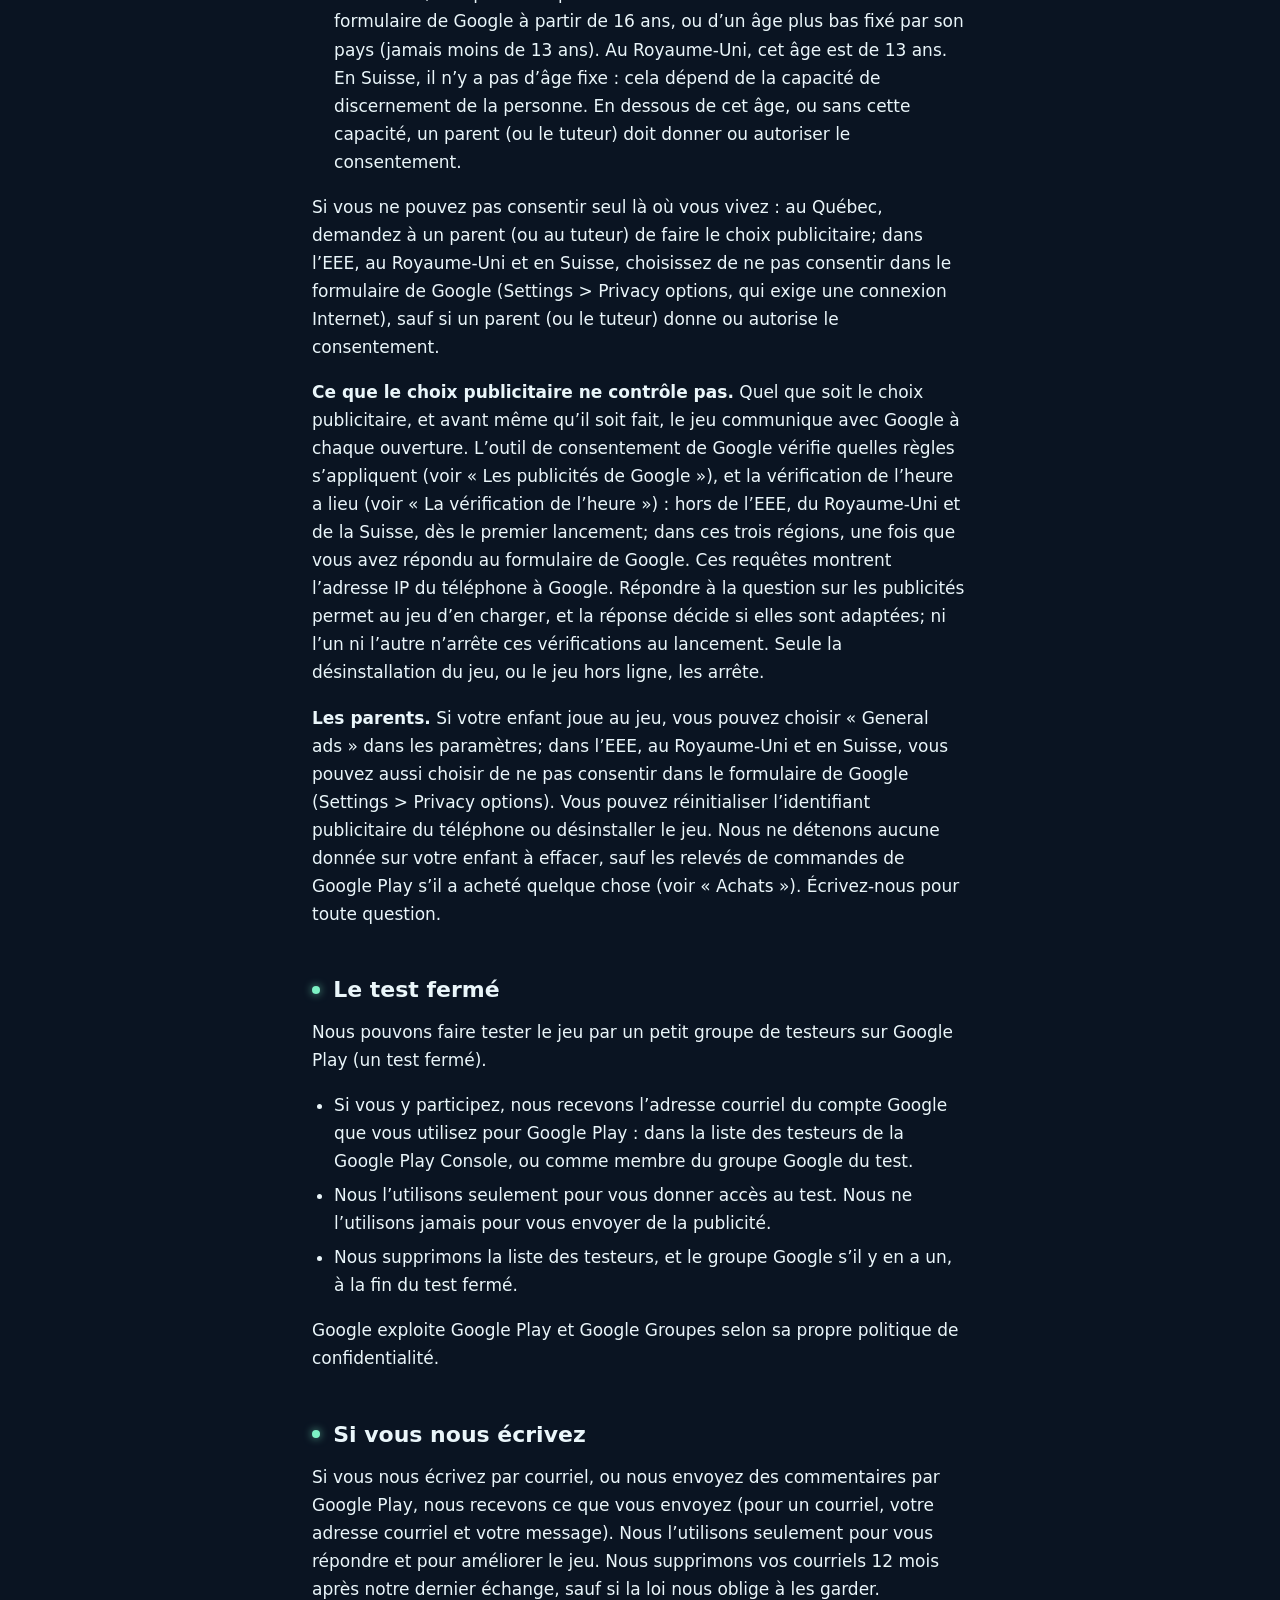
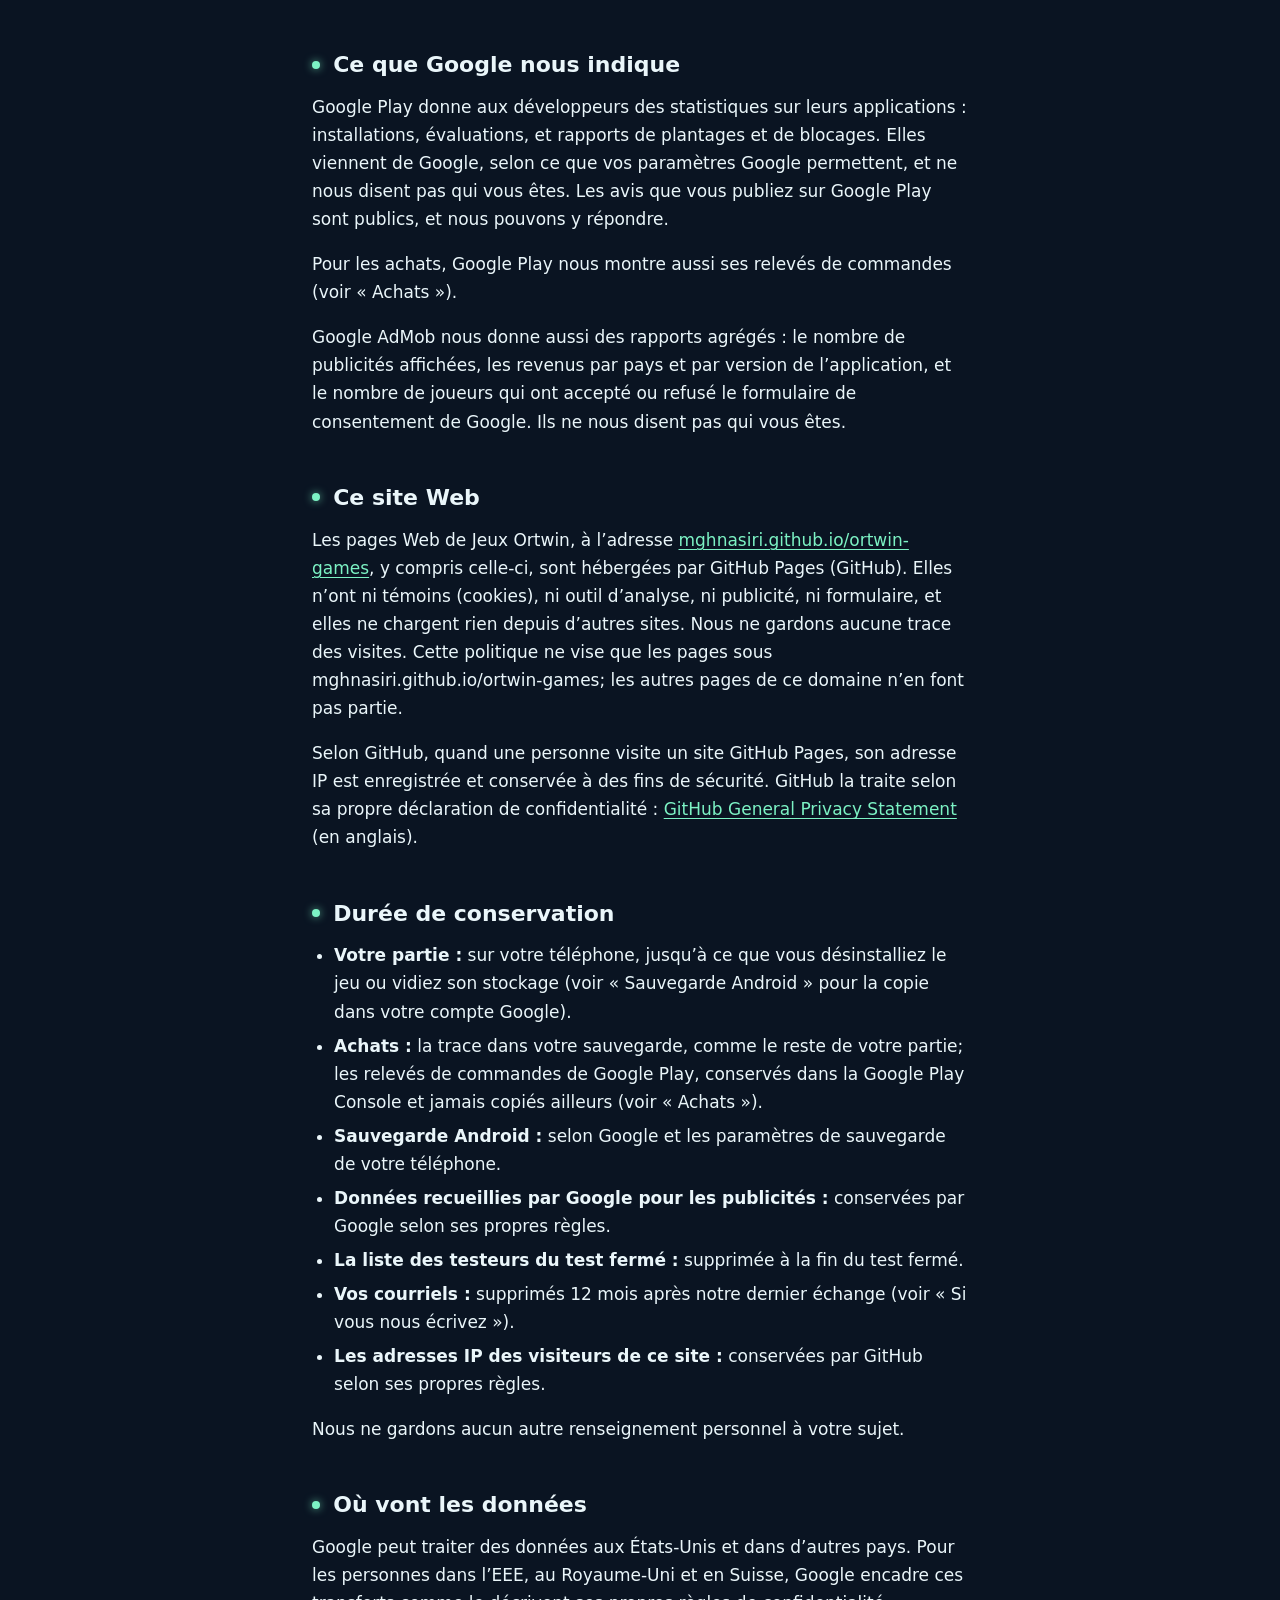
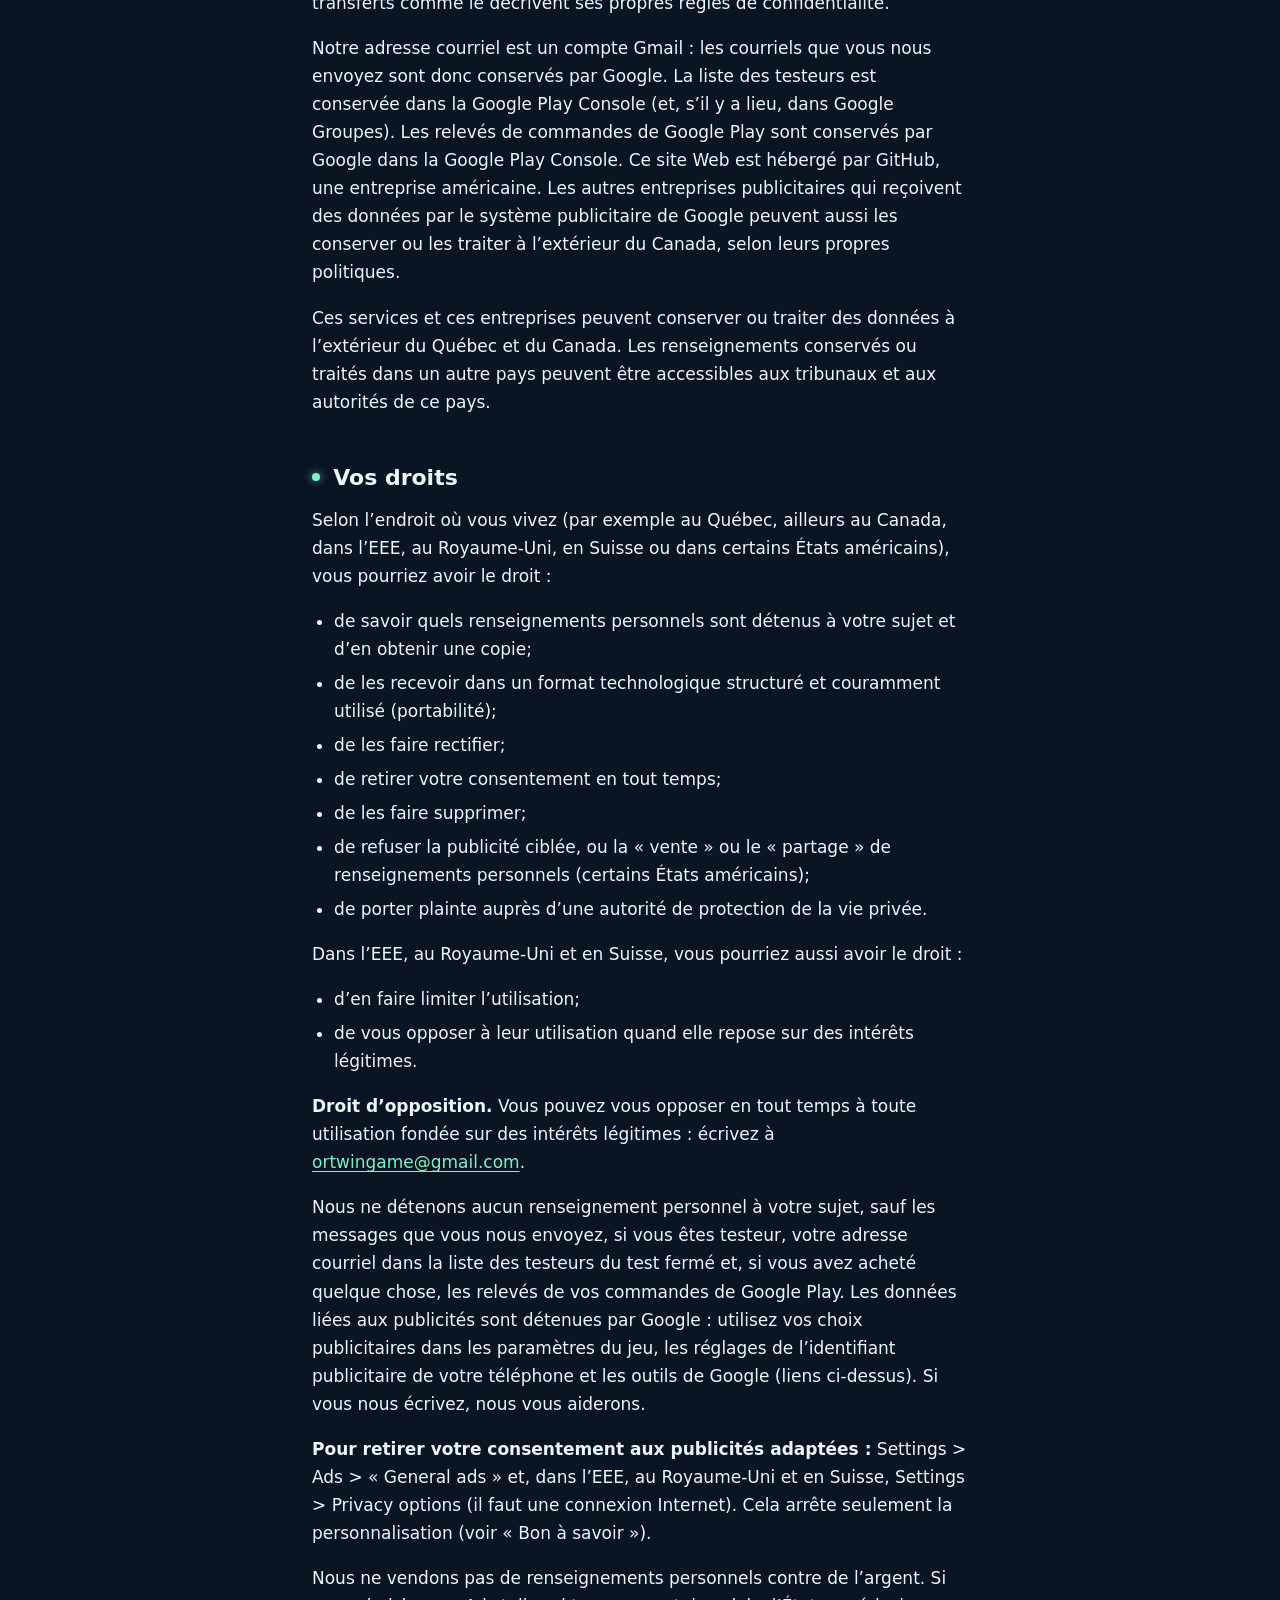
==== commit 41aceaca: "Sanalune privacy policy: Purchases section (EN/FR), 14-day refunds, order records stay in Play Conso" ====
--- a/sanalune/privacy/index.html
+++ b/sanalune/privacy/index.html
@@ -24,7 +24,7 @@
 <article id="francais" lang="fr-CA">
 
   <h1>Sanalune : politique de confidentialité</h1>
-  <p class="meta">En vigueur le <time datetime="2026-10-03">3 octobre 2026</time> · Dernière mise à jour : <time datetime="2026-10-05">5 octobre 2026</time></p>
+  <p class="meta">En vigueur le <time datetime="2026-10-03">3 octobre 2026</time> · Dernière mise à jour : <time datetime="2026-10-21">21 octobre 2026</time></p>
   <p><a href="#english" hreflang="en" lang="en">Read this policy in English</a></p>
 
   <nav class="card toc" aria-labelledby="fr-sommaire">
@@ -35,6 +35,7 @@
       <li><a href="#fr-portee">Ce que couvre cette politique</a></li>
       <li><a href="#fr-non">Ce que nous ne recueillons pas</a></li>
       <li><a href="#fr-telephone">Ce qui reste sur votre téléphone</a></li>
+      <li><a href="#fr-achats">Achats</a></li>
       <li><a href="#fr-pubs">Les publicités de Google</a></li>
       <li><a href="#fr-choix">Vos choix publicitaires</a></li>
       <li><a href="#fr-bases">Bases juridiques (EEE, Royaume-Uni, Suisse)</a></li>
@@ -60,7 +61,7 @@
     <h2>En bref</h2>
     <ul>
       <li>Sanalune est un jeu de gestion incrémental (« idle ») calme pour Android, qui se joue aussi sans connexion Internet. Il n’a pas de compte, ne vous demande jamais de vous connecter et n’a aucun serveur à lui.</li>
-      <li>Nous ne recevons ni ne conservons aucun renseignement personnel provenant du jeu : nous ne voyons jamais votre nom, votre courriel, votre position ni votre partie, sauf si vous nous écrivez ou participez au test fermé. Mais le jeu contient le logiciel publicitaire de Google, qui recueille certaines données sur votre téléphone et les envoie à Google (voir « Les publicités de Google »). La section « Sécurité des données » de Google Play les indique comme des données que l’application recueille et partage.</li>
+      <li>Nous ne recevons ni ne conservons aucun renseignement personnel provenant du jeu : nous ne voyons jamais votre nom, votre courriel, votre position ni votre partie, sauf si vous nous écrivez, participez au test fermé ou achetez quelque chose (voir « Achats »). Mais le jeu contient le logiciel publicitaire de Google, qui recueille certaines données sur votre téléphone et les envoie à Google (voir « Les publicités de Google »). La section « Sécurité des données » de Google Play les indique comme des données que l’application recueille et partage.</li>
       <li>Votre partie sauvegardée reste sur votre téléphone (et dans la sauvegarde Google de votre téléphone, si elle est activée).</li>
       <li>Le jeu affiche des publicités vidéo avec récompense, et seulement quand vous touchez un bouton pour en regarder une. Une fois votre choix publicitaire fait, il garde une publicité chargée à l’avance; le logiciel publicitaire de Google communique donc avec Google même si vous ne regardez aucune publicité. Les publicités viennent de Google (Google AdMob) et, par le système publicitaire de Google, d’autres entreprises publicitaires. Google recueille certaines données de votre téléphone pour afficher les publicités, les mesurer et prévenir la fraude. Cette politique explique lesquelles et comment les contrôler.</li>
       <li>Les publicités adaptées à vos intérêts (personnalisées) ne sont jamais activées sans votre choix.</li>
@@ -90,15 +91,26 @@
       <li>vos contacts, vos photos, vos fichiers ni vos messages;</li>
       <li>votre âge ni votre date de naissance.</li>
     </ul>
-    <p>Les seuls renseignements personnels que nous détenons sont l’adresse courriel des testeurs du test fermé et les messages que l’on nous envoie (voir « Le test fermé » et « Si vous nous écrivez »).</p>
-    <p>Le jeu n’a aucun outil d’analyse ni aucun outil de rapport de plantage qui lui soit propre. Il n’envoie aucune notification. Il ne demande aucune autorisation sensible sur votre téléphone, comme la position, l’appareil photo, le micro ou les contacts. Il n’a aucun achat intégré.</p>
+    <p>Les seuls renseignements personnels que nous détenons sont l’adresse courriel des testeurs du test fermé, les messages que l’on nous envoie et les relevés d’achats de Google Play (voir « Le test fermé », « Si vous nous écrivez » et « Achats »).</p>
+    <p>Le jeu n’a aucun outil d’analyse ni aucun outil de rapport de plantage qui lui soit propre. Il n’envoie aucune notification. Il ne demande aucune autorisation sensible sur votre téléphone, comme la position, l’appareil photo, le micro ou les contacts.</p>
   </section>
 
   <section id="fr-telephone">
     <h2>Ce qui reste sur votre téléphone</h2>
-    <p>Le jeu sauvegarde votre progression sur votre téléphone : vos hôpitaux, votre argent, vos cœurs, vos améliorations, vos collections et vos objectifs du jour; vos dernières récompenses publicitaires et le moment où vous avez regardé ces publicités, et le nombre de publicités regardées chaque jour; depuis combien de temps et pendant combien de jours vous avez joué (le jeu s’en sert pour ses limites de publicités, ses conseils et la liste des récompenses dans les paramètres); votre choix de publicité et vos réglages (comme « Reduce motion », pour réduire les animations, et « Vibration »). Il garde la sauvegarde, jusqu’à trois copies de secours et toute sauvegarde qu’il n’a pas pu utiliser, dans l’espace de stockage privé de l’application. Nous ne pouvons pas les voir.</p>
+    <p>Le jeu sauvegarde votre progression sur votre téléphone : vos hôpitaux, votre argent, vos cœurs, vos améliorations, vos collections et vos objectifs du jour; vos dernières récompenses publicitaires et le moment où vous avez regardé ces publicités, et le nombre de publicités regardées chaque jour; depuis combien de temps et pendant combien de jours vous avez joué (le jeu s’en sert pour ses limites de publicités, ses conseils et la liste des récompenses dans les paramètres); votre choix de publicité, vos réglages (comme « Reduce motion », pour réduire les animations, et « Vibration ») et vos achats (voir « Achats »). Il garde la sauvegarde, jusqu’à trois copies de secours et toute sauvegarde qu’il n’a pas pu utiliser, dans l’espace de stockage privé de l’application. Nous ne pouvons pas les voir.</p>
     <p>Pour les effacer, désinstallez le jeu ou videz son stockage dans les paramètres de votre téléphone. Si la sauvegarde Android est activée, une copie peut rester dans votre compte Google et revenir quand vous réinstallez le jeu; vous pouvez l’effacer en supprimant la sauvegarde de votre téléphone dans votre compte Google (cela supprime aussi la sauvegarde de vos autres applications). Désactiver la sauvegarde empêche toute nouvelle copie.</p>
     <p id="fr-sauvegarde"><strong>Sauvegarde Android.</strong> Le jeu permet la sauvegarde automatique d’Android. Si la sauvegarde est activée sur votre téléphone, Android peut copier les données de l’application (la partie, vos choix de consentement et des données que le logiciel publicitaire de Google conserve dans l’application) dans votre compte Google, pour que le jeu revienne sur un nouveau téléphone ou après une réinstallation. C’est Google qui gère cette sauvegarde, pas nous, et nous ne pouvons pas la lire. Sur Android 9 ou plus récent, avec un verrouillage d’écran, la sauvegarde est chiffrée de bout en bout. Sur Android 7 et 8, ou sans verrouillage d’écran, elle ne l’est pas. Vous contrôlez la sauvegarde dans les paramètres de votre téléphone.</p>
+  </section>
+
+  <section id="fr-achats">
+    <h2>Achats</h2>
+    <p>Le jeu vend quelques articles facultatifs : le Pack de départ, « Prochain hôpital, maintenant » et le Passe récompenses. Ils sont vendus seulement par le système de facturation de Google Play.</p>
+    <ul>
+      <li><strong>Paiement.</strong> Google Play prend le paiement, selon les conditions et la politique de confidentialité de Google. Nous ne voyons jamais votre carte ni vos autres données de paiement, et le jeu ne les demande jamais.</li>
+      <li><strong>Ce que le jeu garde.</strong> Pour que chaque article fonctionne, le jeu garde une trace de chaque achat dans sa sauvegarde, sur votre téléphone : l’article, le code de Google Play pour cet achat (le « jeton d’achat »), son état, le moment où il est arrivé et ce qu’il a donné dans le jeu. Si la sauvegarde Android est activée, cette trace se trouve aussi dans la sauvegarde de votre téléphone, dans votre compte Google (voir <a href="#fr-sauvegarde">« Sauvegarde Android »</a>). Après une réinstallation, Google Play rend au jeu le Pack de départ et le Passe récompenses.</li>
+      <li><strong>Ce que nous recevons.</strong> Le jeu n’a aucun serveur et ne nous envoie rien sur vos achats. Google Play nous montre son propre relevé de chaque commande, comme à tout développeur : le numéro de commande, l’article, le prix, les taxes et les frais, la date, le pays de l’acheteur (dans certains rapports, aussi la région, la ville ou le code postal) et le modèle du téléphone. Nous utilisons ces relevés seulement pour notre comptabilité, nos impôts et les remboursements. Les relevés de commandes restent dans la Google Play Console; nous ne les copions nulle part ailleurs.</li>
+      <li><strong>Remboursements.</strong> Ils passent par Google Play. Vous pouvez en demander un à Google Play, ou nous écrire à <a href="mailto:ortwingame@gmail.com">ortwingame@gmail.com</a> avec votre numéro de commande (il figure dans le reçu que Google vous envoie par courriel), et, selon les conditions ci-dessous, nous vous remboursons par Google Play. Si un achat n’a pas fonctionné, ou si vous l’avez fait par erreur, écrivez-nous dans les 14 jours et nous vous le remboursons par Google Play. Si le Pack de départ ou un « Prochain hôpital, maintenant » est remboursé, vous gardez ce qu’il vous a donné dans le jeu; si le Passe récompenses est remboursé, il se désactive la prochaine fois que le jeu vérifie auprès de Google Play.</li>
+    </ul>
   </section>
 
   <section id="fr-pubs">
@@ -160,6 +172,7 @@
       <li>Publicités personnalisées, et stockage ou lecture d’informations sur votre téléphone : votre consentement dans le formulaire de Google (RGPD, art. 6(1)(a)).</li>
       <li>Publicités non personnalisées ou limitées, mesure des publicités et prévention de la fraude : nos intérêts légitimes à financer un jeu gratuit et à garder les publicités sûres (art. 6(1)(f)), ou votre consentement quand le formulaire de Google le demande.</li>
       <li>La vérification de l’heure : notre intérêt légitime à garder justes les limites quotidiennes de publicités, les objectifs du jour et les gains pendant votre absence (art. 6(1)(f)).</li>
+      <li>Les relevés de commandes de Google Play : nos obligations légales en matière de comptabilité et d’impôts (art. 6(1)(c)).</li>
       <li>Vos courriels et la liste des testeurs : notre intérêt légitime à vous répondre et à mener le test (art. 6(1)(f)).</li>
     </ul>
     <p>Vous pouvez vous opposer à toute utilisation fondée sur des intérêts légitimes : écrivez à <a href="mailto:ortwingame@gmail.com">ortwingame@gmail.com</a>.</p>
@@ -193,7 +206,7 @@
     </ul>
     <p>Si vous ne pouvez pas consentir seul là où vous vivez : au Québec, demandez à un parent (ou au tuteur) de faire le choix publicitaire; dans l’EEE, au Royaume-Uni et en Suisse, choisissez de ne pas consentir dans le formulaire de Google (Settings > Privacy options, qui exige une connexion Internet), sauf si un parent (ou le tuteur) donne ou autorise le consentement.</p>
     <p><strong>Ce que le choix publicitaire ne contrôle pas.</strong> Quel que soit le choix publicitaire, et avant même qu’il soit fait, le jeu communique avec Google à chaque ouverture. L’outil de consentement de Google vérifie quelles règles s’appliquent (voir « Les publicités de Google »), et la vérification de l’heure a lieu (voir « La vérification de l’heure ») : hors de l’EEE, du Royaume-Uni et de la Suisse, dès le premier lancement; dans ces trois régions, une fois que vous avez répondu au formulaire de Google. Ces requêtes montrent l’adresse IP du téléphone à Google. Répondre à la question sur les publicités permet au jeu d’en charger, et la réponse décide si elles sont adaptées; ni l’un ni l’autre n’arrête ces vérifications au lancement. Seule la désinstallation du jeu, ou le jeu hors ligne, les arrête.</p>
-    <p><strong>Les parents.</strong> Si votre enfant joue au jeu, vous pouvez choisir « General ads » dans les paramètres; dans l’EEE, au Royaume-Uni et en Suisse, vous pouvez aussi choisir de ne pas consentir dans le formulaire de Google (Settings > Privacy options). Vous pouvez réinitialiser l’identifiant publicitaire du téléphone ou désinstaller le jeu. Le jeu ne nous donne aucune donnée sur votre enfant à effacer. Écrivez-nous pour toute question.</p>
+    <p><strong>Les parents.</strong> Si votre enfant joue au jeu, vous pouvez choisir « General ads » dans les paramètres; dans l’EEE, au Royaume-Uni et en Suisse, vous pouvez aussi choisir de ne pas consentir dans le formulaire de Google (Settings > Privacy options). Vous pouvez réinitialiser l’identifiant publicitaire du téléphone ou désinstaller le jeu. Nous ne détenons aucune donnée sur votre enfant à effacer, sauf les relevés de commandes de Google Play s’il a acheté quelque chose (voir « Achats »). Écrivez-nous pour toute question.</p>
   </section>
 
   <section id="fr-test">
@@ -215,6 +228,7 @@
   <section id="fr-google">
     <h2>Ce que Google nous indique</h2>
     <p>Google Play donne aux développeurs des statistiques sur leurs applications : installations, évaluations, et rapports de plantages et de blocages. Elles viennent de Google, selon ce que vos paramètres Google permettent, et ne nous disent pas qui vous êtes. Les avis que vous publiez sur Google Play sont publics, et nous pouvons y répondre.</p>
+    <p>Pour les achats, Google Play nous montre aussi ses relevés de commandes (voir « Achats »).</p>
     <p>Google AdMob nous donne aussi des rapports agrégés : le nombre de publicités affichées, les revenus par pays et par version de l’application, et le nombre de joueurs qui ont accepté ou refusé le formulaire de consentement de Google. Ils ne nous disent pas qui vous êtes.</p>
   </section>
 
@@ -228,6 +242,7 @@
     <h2>Durée de conservation</h2>
     <ul>
       <li><strong>Votre partie :</strong> sur votre téléphone, jusqu’à ce que vous désinstalliez le jeu ou vidiez son stockage (voir « Sauvegarde Android » pour la copie dans votre compte Google).</li>
+      <li><strong>Achats :</strong> la trace dans votre sauvegarde, comme le reste de votre partie; les relevés de commandes de Google Play, conservés dans la Google Play Console et jamais copiés ailleurs (voir « Achats »).</li>
       <li><strong>Sauvegarde Android :</strong> selon Google et les paramètres de sauvegarde de votre téléphone.</li>
       <li><strong>Données recueillies par Google pour les publicités :</strong> conservées par Google selon ses propres règles.</li>
       <li><strong>La liste des testeurs du test fermé :</strong> supprimée à la fin du test fermé.</li>
@@ -240,7 +255,7 @@
   <section id="fr-transferts">
     <h2>Où vont les données</h2>
     <p>Google peut traiter des données aux États-Unis et dans d’autres pays. Pour les personnes dans l’EEE, au Royaume-Uni et en Suisse, Google encadre ces transferts comme le décrivent ses propres règles de confidentialité.</p>
-    <p>Notre adresse courriel est un compte Gmail : les courriels que vous nous envoyez sont donc conservés par Google. La liste des testeurs est conservée dans la Google Play Console (et, s’il y a lieu, dans Google Groupes). Ce site Web est hébergé par GitHub, une entreprise américaine. Les autres entreprises publicitaires qui reçoivent des données par le système publicitaire de Google peuvent aussi les conserver ou les traiter à l’extérieur du Canada, selon leurs propres politiques.</p>
+    <p>Notre adresse courriel est un compte Gmail : les courriels que vous nous envoyez sont donc conservés par Google. La liste des testeurs est conservée dans la Google Play Console (et, s’il y a lieu, dans Google Groupes). Les relevés de commandes de Google Play sont conservés par Google dans la Google Play Console. Ce site Web est hébergé par GitHub, une entreprise américaine. Les autres entreprises publicitaires qui reçoivent des données par le système publicitaire de Google peuvent aussi les conserver ou les traiter à l’extérieur du Canada, selon leurs propres politiques.</p>
     <p>Ces services et ces entreprises peuvent conserver ou traiter des données à l’extérieur du Québec et du Canada. Les renseignements conservés ou traités dans un autre pays peuvent être accessibles aux tribunaux et aux autorités de ce pays.</p>
   </section>
 
@@ -262,7 +277,7 @@
       <li>de vous opposer à leur utilisation quand elle repose sur des intérêts légitimes.</li>
     </ul>
     <p><strong>Droit d’opposition.</strong> Vous pouvez vous opposer en tout temps à toute utilisation fondée sur des intérêts légitimes : écrivez à <a href="mailto:ortwingame@gmail.com">ortwingame@gmail.com</a>.</p>
-    <p>Nous ne détenons aucun renseignement personnel à votre sujet, sauf les messages que vous nous envoyez et, si vous êtes testeur, votre adresse courriel dans la liste des testeurs du test fermé. Les données liées aux publicités sont détenues par Google : utilisez vos choix publicitaires dans les paramètres du jeu, les réglages de l’identifiant publicitaire de votre téléphone et les outils de Google (liens ci-dessus). Si vous nous écrivez, nous vous aiderons.</p>
+    <p>Nous ne détenons aucun renseignement personnel à votre sujet, sauf les messages que vous nous envoyez, si vous êtes testeur, votre adresse courriel dans la liste des testeurs du test fermé et, si vous avez acheté quelque chose, les relevés de vos commandes de Google Play. Les données liées aux publicités sont détenues par Google : utilisez vos choix publicitaires dans les paramètres du jeu, les réglages de l’identifiant publicitaire de votre téléphone et les outils de Google (liens ci-dessus). Si vous nous écrivez, nous vous aiderons.</p>
     <p><strong>Pour retirer votre consentement aux publicités adaptées :</strong> Settings > Ads > « General ads » et, dans l’EEE, au Royaume-Uni et en Suisse, Settings > Privacy options (il faut une connexion Internet). Cela arrête seulement la personnalisation (voir « Bon à savoir »).</p>
     <p>Nous ne vendons pas de renseignements personnels contre de l’argent. Si vous choisissez « Ads tailored to me », certaines lois d’États américains peuvent considérer l’utilisation de vos données par Google pour des publicités personnalisées comme une « vente », un « partage » ou de la « publicité ciblée ». Pour la refuser, choisissez « General ads », ou utilisez le formulaire de Google sous Settings > Privacy options, là où il s’affiche.</p>
     <p><strong>Plaintes.</strong> Écrivez-nous d’abord à <a href="mailto:ortwingame@gmail.com">ortwingame@gmail.com</a>. Vous pouvez aussi porter plainte :</p>
@@ -275,7 +290,7 @@
 
   <section id="fr-gestion">
     <h2>Comment nous gérons ce que nous détenons</h2>
-    <p>Seul le développeur a accès aux courriels que vous nous envoyez et à la liste des testeurs, et seulement pour vous répondre ou mener le test. Si vous faites une demande ou une plainte, nous répondons par écrit dans un délai de 30 jours. Si nous refusons, nous en donnons la raison et la disposition de la loi sur laquelle le refus s’appuie, et nous vous indiquons vos recours et le délai pour les exercer (par exemple, 30 jours pour demander à la Commission d’accès à l’information d’examiner la mésentente).</p>
+    <p>Seul le développeur a accès aux courriels que vous nous envoyez, à la liste des testeurs et aux relevés de commandes de Google Play, et seulement pour vous répondre, mener le test et, pour les relevés de commandes, pour notre comptabilité, nos impôts et les remboursements. Si vous faites une demande ou une plainte, nous répondons par écrit dans un délai de 30 jours. Si nous refusons, nous en donnons la raison et la disposition de la loi sur laquelle le refus s’appuie, et nous vous indiquons vos recours et le délai pour les exercer (par exemple, 30 jours pour demander à la Commission d’accès à l’information d’examiner la mésentente).</p>
     <p>Si un incident de confidentialité touchant vos renseignements présente un risque de préjudice sérieux (au sens de la loi québécoise) ou un risque réel de préjudice grave (au sens de la LPRPDE), nous vous en aviserons promptement et le déclarerons à la Commission d’accès à l’information et, lorsque la LPRPDE s’applique, au Commissariat à la protection de la vie privée du Canada. Nous consignons chaque incident de confidentialité dans un registre.</p>
   </section>
 
@@ -315,7 +330,7 @@
 <article id="english" lang="en">
 
   <h2 class="title">Sanalune: Privacy Policy</h2>
-  <p class="meta">Effective <time datetime="2026-10-03">October 3, 2026</time> · Last updated <time datetime="2026-10-05">October 5, 2026</time></p>
+  <p class="meta">Effective <time datetime="2026-10-03">October 3, 2026</time> · Last updated <time datetime="2026-10-21">October 21, 2026</time></p>
   <p><a href="#francais" hreflang="fr-CA" lang="fr-CA">Lire cette politique en français</a></p>
 
   <nav class="card toc" aria-labelledby="en-contents">
@@ -326,6 +341,7 @@
       <li><a href="#en-scope">What this policy covers</a></li>
       <li><a href="#en-not">What we do not collect</a></li>
       <li><a href="#en-phone">What stays on your phone</a></li>
+      <li><a href="#en-purchases">Purchases</a></li>
       <li><a href="#en-ads">Ads from Google</a></li>
       <li><a href="#en-choices">Your ad choices</a></li>
       <li><a href="#en-bases">Legal bases (EEA, UK, Switzerland)</a></li>
@@ -351,7 +367,7 @@
     <h2>The short version</h2>
     <ul>
       <li>Sanalune is a calm idle game for Android that you can also play without an internet connection. It has no accounts, no sign-in and no servers of its own.</li>
-      <li>We do not receive or store personal information from the game: we never see your name, your email, your location or your game, unless you write to us or join the closed test. But the game includes Google’s ad software, which collects some data from your phone and sends it to Google (see “Ads from Google”). Google Play’s “Data safety” section lists this as data the app collects and shares.</li>
+      <li>We do not receive or store personal information from the game: we never see your name, your email, your location or your game, unless you write to us, join the closed test or buy something (see “Purchases”). But the game includes Google’s ad software, which collects some data from your phone and sends it to Google (see “Ads from Google”). Google Play’s “Data safety” section lists this as data the app collects and shares.</li>
       <li>Your saved game stays on your phone (and in your phone’s own Google backup, if that is on).</li>
       <li>The game shows rewarded video ads, and only when you tap to watch one. Once you have made your ad choice, it keeps one ad loaded in advance, so Google’s ad software contacts Google even if you never watch an ad. The ads come from Google (Google AdMob) and, through Google’s ad system, from other advertising companies. Google collects some data from your phone to show ads, measure them and prevent fraud. This policy says what, and how you control it.</li>
       <li>Tailored (personalized) ads are never on unless you choose them.</li>
@@ -381,15 +397,26 @@
       <li>your contacts, photos, files or messages;</li>
       <li>your age or date of birth.</li>
     </ul>
-    <p>The only personal information we hold is the email address of testers in the closed test and the messages people send us (see “The closed test” and “If you write to us”).</p>
-    <p>The game has no analytics tool and no crash-reporting tool of its own. It sends no notifications. It asks for no sensitive phone permission, such as location, camera, microphone or contacts. It has no in-app purchases.</p>
+    <p>The only personal information we hold is the email address of testers in the closed test, the messages people send us, and Google Play’s records of purchases (see “The closed test”, “If you write to us” and “Purchases”).</p>
+    <p>The game has no analytics tool and no crash-reporting tool of its own. It sends no notifications. It asks for no sensitive phone permission, such as location, camera, microphone or contacts.</p>
   </section>
 
   <section id="en-phone">
     <h2>What stays on your phone</h2>
-    <p>The game saves your progress on your phone: your hospitals, money, hearts, upgrades, collections and daily goals; your latest ad rewards and when you watched those ads, and how many ads you watched each day; how long and on how many days you have played (the game uses these for its ad limits, its hints and the reward list in Settings); your ad choice and your settings (such as “Reduce motion” and “Vibration”). It keeps the save, up to three backup copies, and any save it could not use, in the app’s private storage. We cannot see them.</p>
+    <p>The game saves your progress on your phone: your hospitals, money, hearts, upgrades, collections and daily goals; your latest ad rewards and when you watched those ads, and how many ads you watched each day; how long and on how many days you have played (the game uses these for its ad limits, its hints and the reward list in Settings); your ad choice, your settings (such as “Reduce motion” and “Vibration”) and your purchases (see “Purchases”). It keeps the save, up to three backup copies, and any save it could not use, in the app’s private storage. We cannot see them.</p>
     <p>To delete them, uninstall the game or clear its storage in your phone’s settings. If Android backup is on, a copy can stay in your Google account and come back when you reinstall; you can delete it by deleting your phone’s backup in your Google account (this deletes the backup of your other apps too). Turning backup off stops new copies.</p>
     <p id="en-backup"><strong>Android backup.</strong> The game allows Android’s automatic backup. If backup is on for your phone, Android may copy the app’s data (the save, your consent choices and data that Google’s ad software keeps in the app) to your Google account, so the game can come back on a new phone or after a reinstall. Google runs this backup, not us, and we cannot read it. On Android 9 or later, with a screen lock, the backup is end-to-end encrypted. On Android 7 and 8, or without a screen lock, it is not. You control backup in your phone’s settings.</p>
+  </section>
+
+  <section id="en-purchases">
+    <h2>Purchases</h2>
+    <p>The game sells a few optional items: the Starter Pack, Next Hospital Now and the Rewards Pass. They are sold only through Google Play’s billing system.</p>
+    <ul>
+      <li><strong>Payment.</strong> Google Play takes the payment, under Google’s own terms and privacy policy. We never see your card or other payment details, and the game never asks for them.</li>
+      <li><strong>What the game keeps.</strong> So that each item works, the game keeps a record of each purchase in its save on your phone: the item, Google Play’s code for that purchase (the “purchase token”), its state, when it arrived and what it gave in the game. If Android backup is on, this record is also in your phone’s backup in your Google account (see <a href="#en-backup">“Android backup”</a>). After a reinstall, Google Play gives the Starter Pack and the Rewards Pass back to the game.</li>
+      <li><strong>What we receive.</strong> The game has no server and sends us nothing about your purchases. Google Play shows us its own record of each order, as it does for every developer: the order number, the item, the price, taxes and fees, the date, the buyer’s country (in some reports also the region, city or postal code) and the phone model. We use these records only for our accounts, taxes and refunds. Order records stay in Google Play Console; we do not copy them anywhere else.</li>
+      <li><strong>Refunds</strong> go through Google Play. You can ask Google Play for one, or write to us at <a href="mailto:ortwingame@gmail.com">ortwingame@gmail.com</a> with your order number (it is in Google’s receipt email) and, under the terms below, we refund it through Google Play. If a purchase did not work, or you made it by mistake, write to us within 14 days and we refund it through Google Play. A refunded Starter Pack or Next Hospital Now keeps what it gave in the game; a refunded Rewards Pass turns off the next time the game checks with Google Play.</li>
+    </ul>
   </section>
 
   <section id="en-ads">
@@ -451,6 +478,7 @@
       <li>Personalized ads, and storing or reading information on your phone: your consent in Google’s form (GDPR art. 6(1)(a)).</li>
       <li>Non-personalized or limited ads, ad measurement and fraud prevention: our legitimate interests in funding a free game and keeping ads safe (art. 6(1)(f)), or your consent where Google’s form asks for it.</li>
       <li>The time check: our legitimate interest in keeping the daily ad limits, the daily goals and the earnings while you are away fair (art. 6(1)(f)).</li>
+      <li>Google Play’s order records: our legal obligations for accounts and taxes (art. 6(1)(c)).</li>
       <li>Your emails and the testers’ list: our legitimate interest in answering you and running the test (art. 6(1)(f)).</li>
     </ul>
     <p>You can object to any use based on legitimate interests: write to <a href="mailto:ortwingame@gmail.com">ortwingame@gmail.com</a>.</p>
@@ -484,7 +512,7 @@
     </ul>
     <p>If you cannot give consent alone where you live: in Québec, ask a parent or legal guardian to make the ad choice; in the EEA, the UK and Switzerland, choose not to consent in Google’s form (Settings > Privacy options, which needs an internet connection), unless a parent or legal guardian gives or approves the consent.</p>
     <p><strong>What the ad choice does not control.</strong> Whatever the ad choice, and before anyone makes it, the game contacts Google each time it opens. Google’s consent tool checks which rules apply (see “Ads from Google”), and the time check runs (see “The time check”): outside the EEA, the UK and Switzerland, from the first launch; in those three, once you have answered Google’s form. These requests show the phone’s IP address to Google. Answering the ad question is what lets the game load ads, and the answer decides whether they are tailored; neither stops these launch checks. Only uninstalling the game, or playing offline, stops them.</p>
-    <p><strong>Parents.</strong> If your child plays the game, you can choose “General ads” in Settings; in the EEA, the UK and Switzerland, you can also choose not to consent in Google’s form (Settings > Privacy options). You can reset the phone’s advertising ID or uninstall the game. The game gives us no data about your child to delete. Contact us with any question.</p>
+    <p><strong>Parents.</strong> If your child plays the game, you can choose “General ads” in Settings; in the EEA, the UK and Switzerland, you can also choose not to consent in Google’s form (Settings > Privacy options). You can reset the phone’s advertising ID or uninstall the game. We hold no data about your child to delete, apart from Google Play’s order records if they bought something (see “Purchases”). Contact us with any question.</p>
   </section>
 
   <section id="en-test">
@@ -506,6 +534,7 @@
   <section id="en-google">
     <h2>What Google tells us</h2>
     <p>Google Play gives developers statistics about their apps: installs, ratings, and crash and freeze reports. These come from Google, as your Google settings allow, and do not tell us who you are. Reviews you post on Google Play are public, and we may reply to them.</p>
+    <p>For purchases, Google Play also shows us its order records (see “Purchases”).</p>
     <p>Google AdMob also gives us aggregated reports: how many ads were shown, earnings by country and app version, and how many players accepted or declined Google’s consent form. They do not tell us who you are.</p>
   </section>
 
@@ -519,6 +548,7 @@
     <h2>How long data is kept</h2>
     <ul>
       <li><strong>Your save:</strong> on your phone until you uninstall the game or clear its storage (see “Android backup” for the copy in your Google account).</li>
+      <li><strong>Purchases:</strong> the record in your save, like the rest of your save; Google Play’s order records, kept in Google Play Console and copied nowhere else (see “Purchases”).</li>
       <li><strong>Android backup:</strong> as Google and your phone’s backup settings decide.</li>
       <li><strong>Data Google collects for ads:</strong> kept by Google under its own policies.</li>
       <li><strong>The closed-test testers’ list:</strong> deleted when the closed test ends.</li>
@@ -531,7 +561,7 @@
   <section id="en-transfers">
     <h2>Where data goes</h2>
     <p>Google may process data in the United States and other countries. For people in the EEA, the UK and Switzerland, Google handles these transfers as described in its own privacy policy.</p>
-    <p>Our email address is a Gmail account, so the emails you send us are kept by Google. The testers’ list is kept in Google Play Console (and, if there is one, in Google Groups). This website is hosted by GitHub, a US company. Other advertising companies that receive data through Google’s ad system may also keep or process it outside Canada, under their own policies.</p>
+    <p>Our email address is a Gmail account, so the emails you send us are kept by Google. The testers’ list is kept in Google Play Console (and, if there is one, in Google Groups). Google Play’s order records are kept by Google in Google Play Console. This website is hosted by GitHub, a US company. Other advertising companies that receive data through Google’s ad system may also keep or process it outside Canada, under their own policies.</p>
     <p>These services and companies may keep or process data outside Québec and outside Canada. Information kept or processed in another country may be accessible to the courts and authorities of that country.</p>
   </section>
 
@@ -553,7 +583,7 @@
       <li>object to its use when it is based on legitimate interests.</li>
     </ul>
     <p><strong>Right to object.</strong> You can object at any time to any use based on legitimate interests: write to <a href="mailto:ortwingame@gmail.com">ortwingame@gmail.com</a>.</p>
-    <p>We hold no personal information about you, apart from messages you send us and, if you are a tester, your email address in the closed-test testers’ list. Data about ads is held by Google: use your ad choices in Settings, your phone’s advertising ID settings and Google’s tools (links above). If you contact us, we will help.</p>
+    <p>We hold no personal information about you, apart from messages you send us, if you are a tester, your email address in the closed-test testers’ list, and, if you bought something, Google Play’s records of your orders. Data about ads is held by Google: use your ad choices in Settings, your phone’s advertising ID settings and Google’s tools (links above). If you contact us, we will help.</p>
     <p><strong>To withdraw your consent to tailored ads:</strong> Settings > Ads > “General ads”, and, in the EEA, the UK and Switzerland, Settings > Privacy options (this needs an internet connection). This stops personalization only (see “Good to know”).</p>
     <p>We do not sell personal information for money. When you choose “Ads tailored to me”, some US state laws may treat Google’s use of your data for personalized ads as a “sale”, “sharing” or “targeted advertising”. To opt out, choose “General ads”, or use Google’s form under Settings > Privacy options, where it appears.</p>
     <p><strong>Complaints.</strong> Please contact us first at <a href="mailto:ortwingame@gmail.com">ortwingame@gmail.com</a>. You can also complain:</p>
@@ -566,7 +596,7 @@
 
   <section id="en-handling">
     <h2>How we handle what we hold</h2>
-    <p>Only the developer can access the emails you send us and the testers’ list, and only to answer you or run the test. If you make a request or a complaint, we answer in writing within 30 days. If we refuse, we give the reason and the provision of law it relies on, and tell you your remedies and the time limit to use them (for example, 30 days to ask the Commission d’accès à l’information to review the disagreement).</p>
+    <p>Only the developer can access the emails you send us, the testers’ list and Google Play’s order records, and only to answer you, to run the test and, for the order records, for our accounts, taxes and refunds. If you make a request or a complaint, we answer in writing within 30 days. If we refuse, we give the reason and the provision of law it relies on, and tell you your remedies and the time limit to use them (for example, 30 days to ask the Commission d’accès à l’information to review the disagreement).</p>
     <p>If a privacy incident affecting your information creates a risk of serious injury (the Québec test) or a real risk of significant harm (the PIPEDA test), we will promptly tell you and report it to the Commission d’accès à l’information and, where PIPEDA applies, to the Office of the Privacy Commissioner of Canada. We keep a record of every privacy incident.</p>
   </section>
 
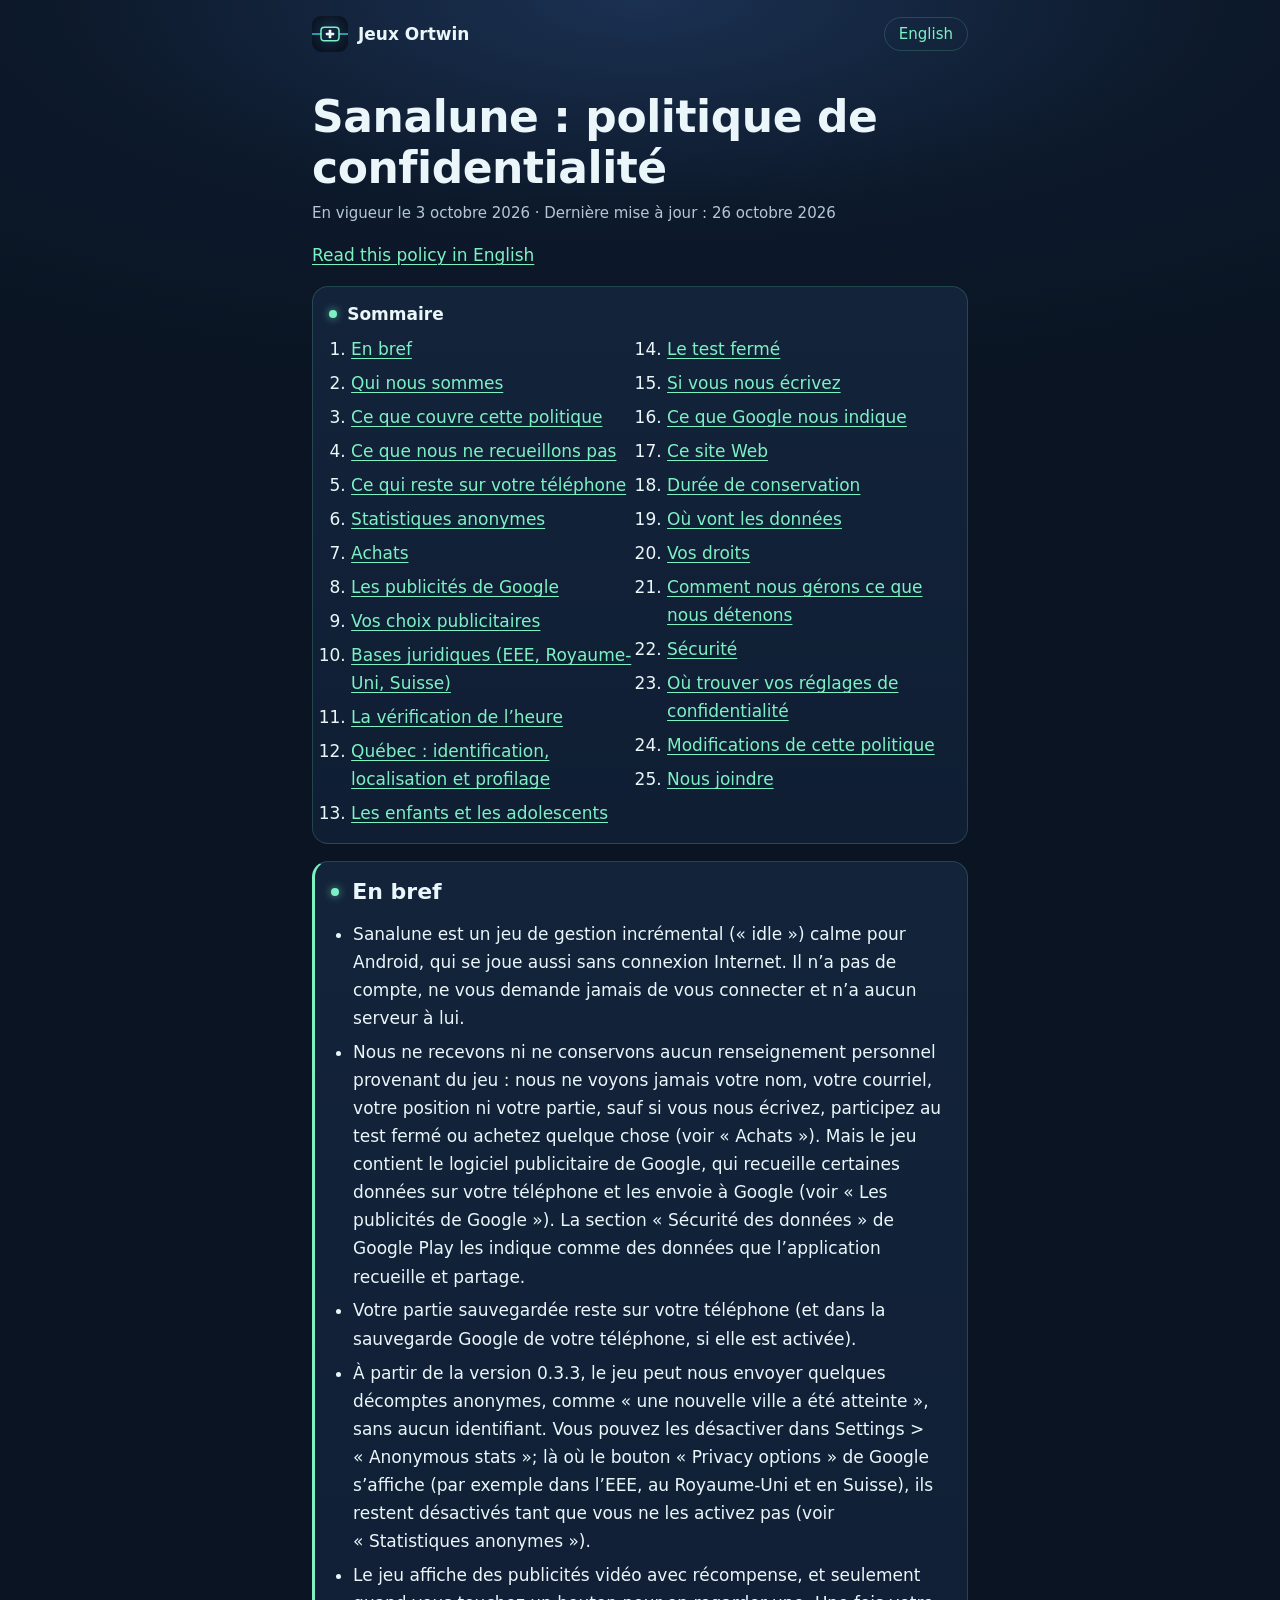
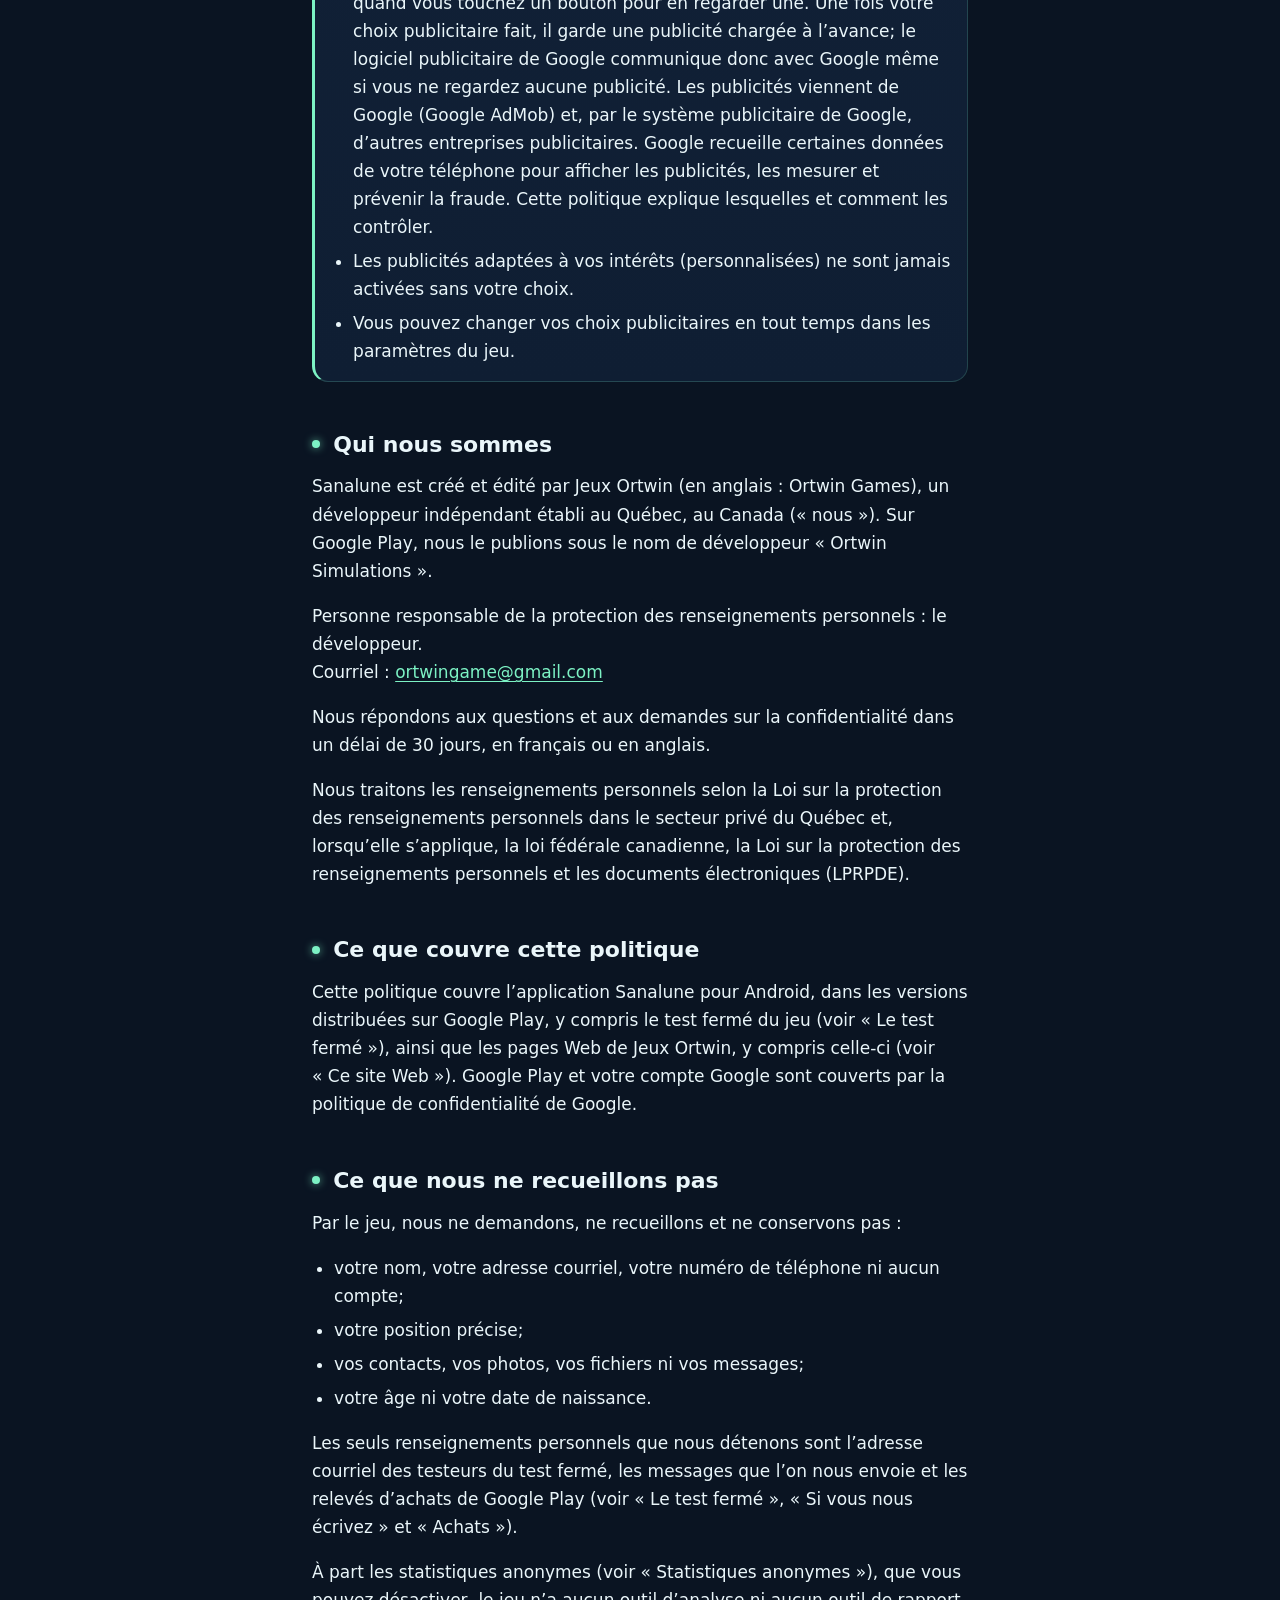
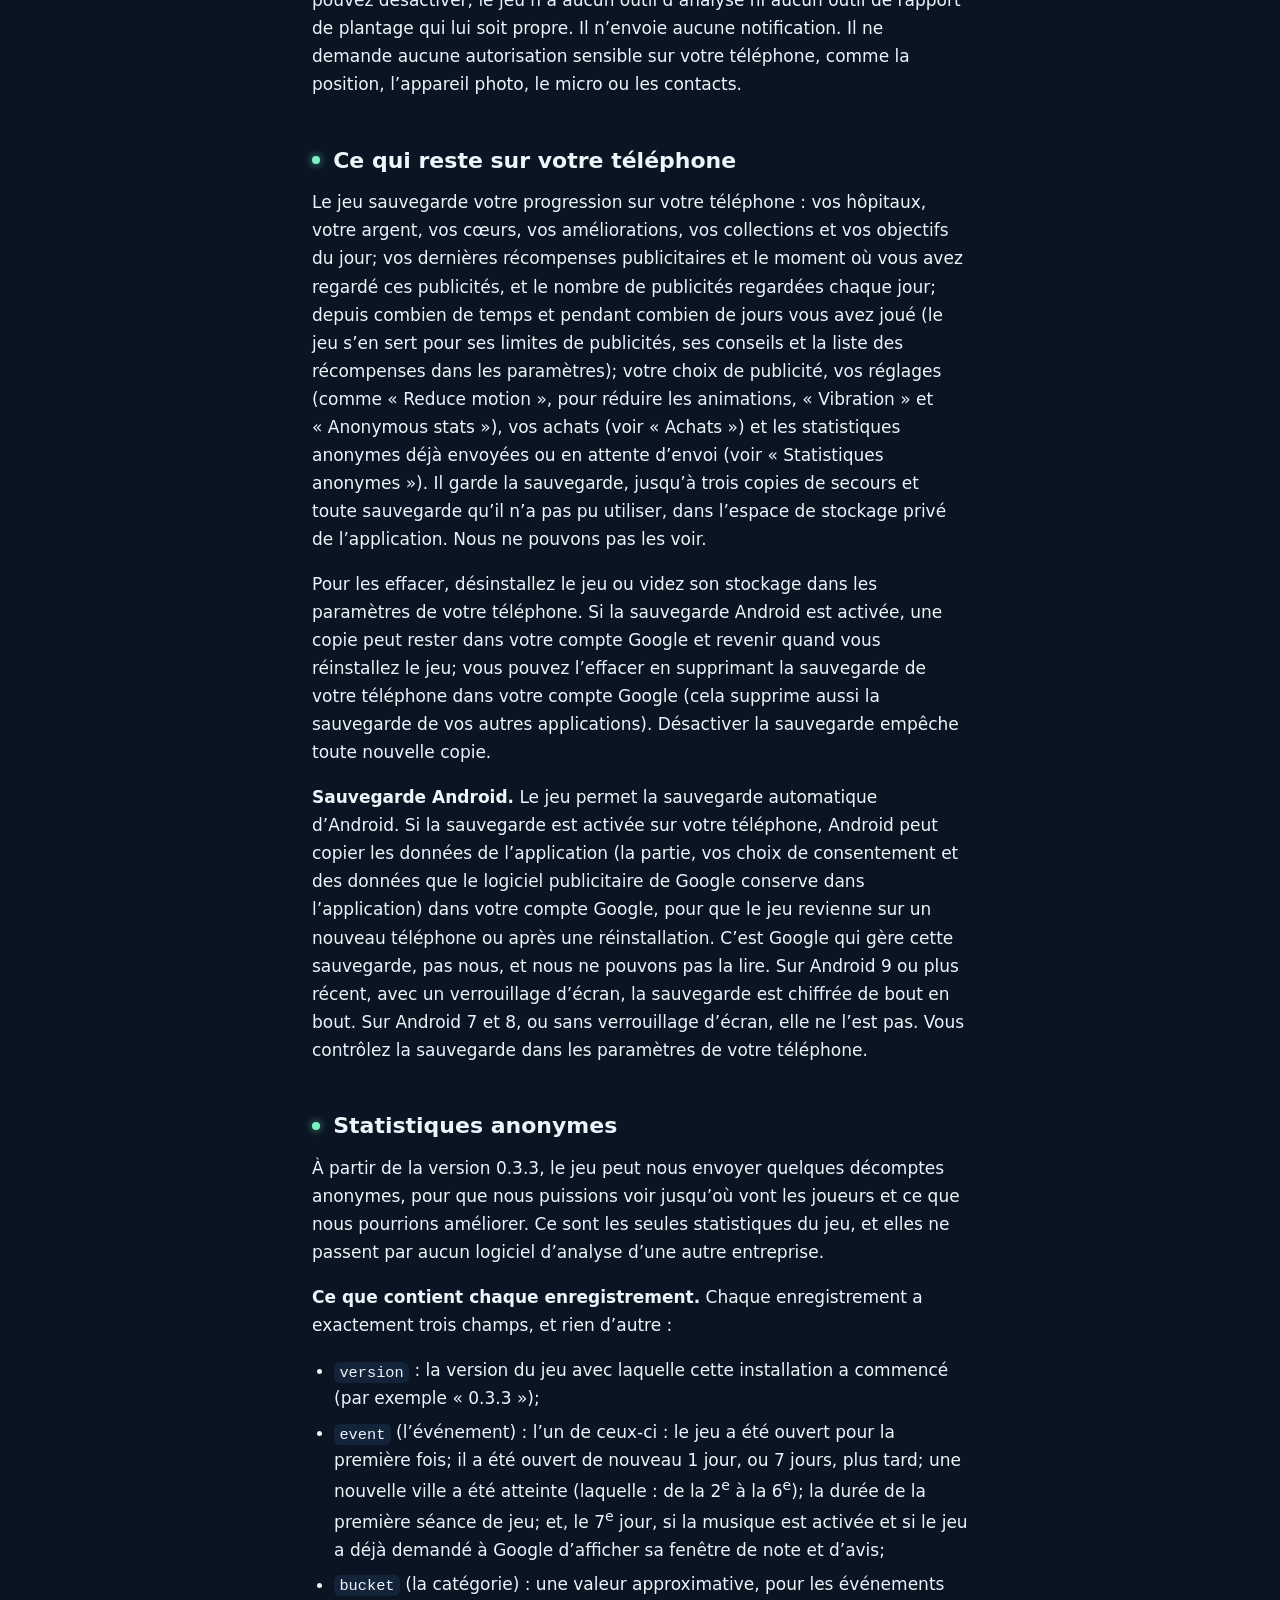
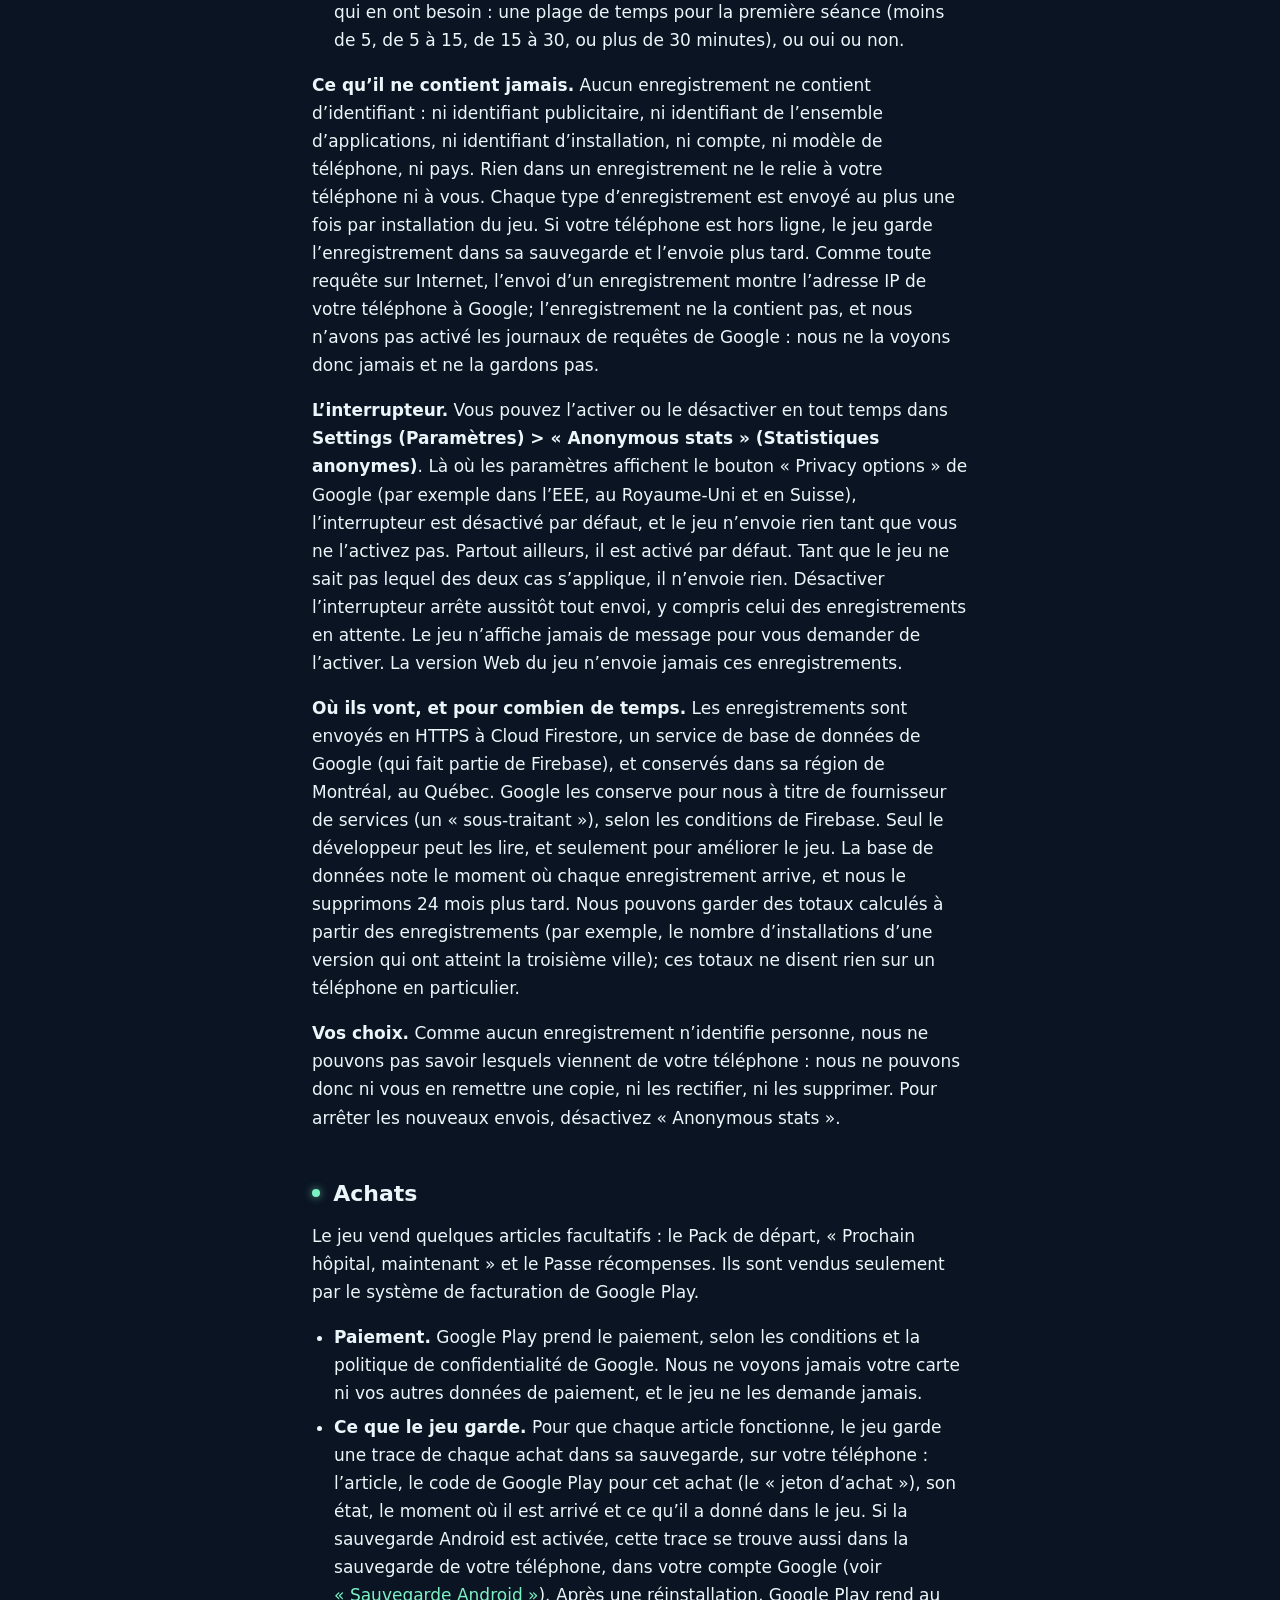
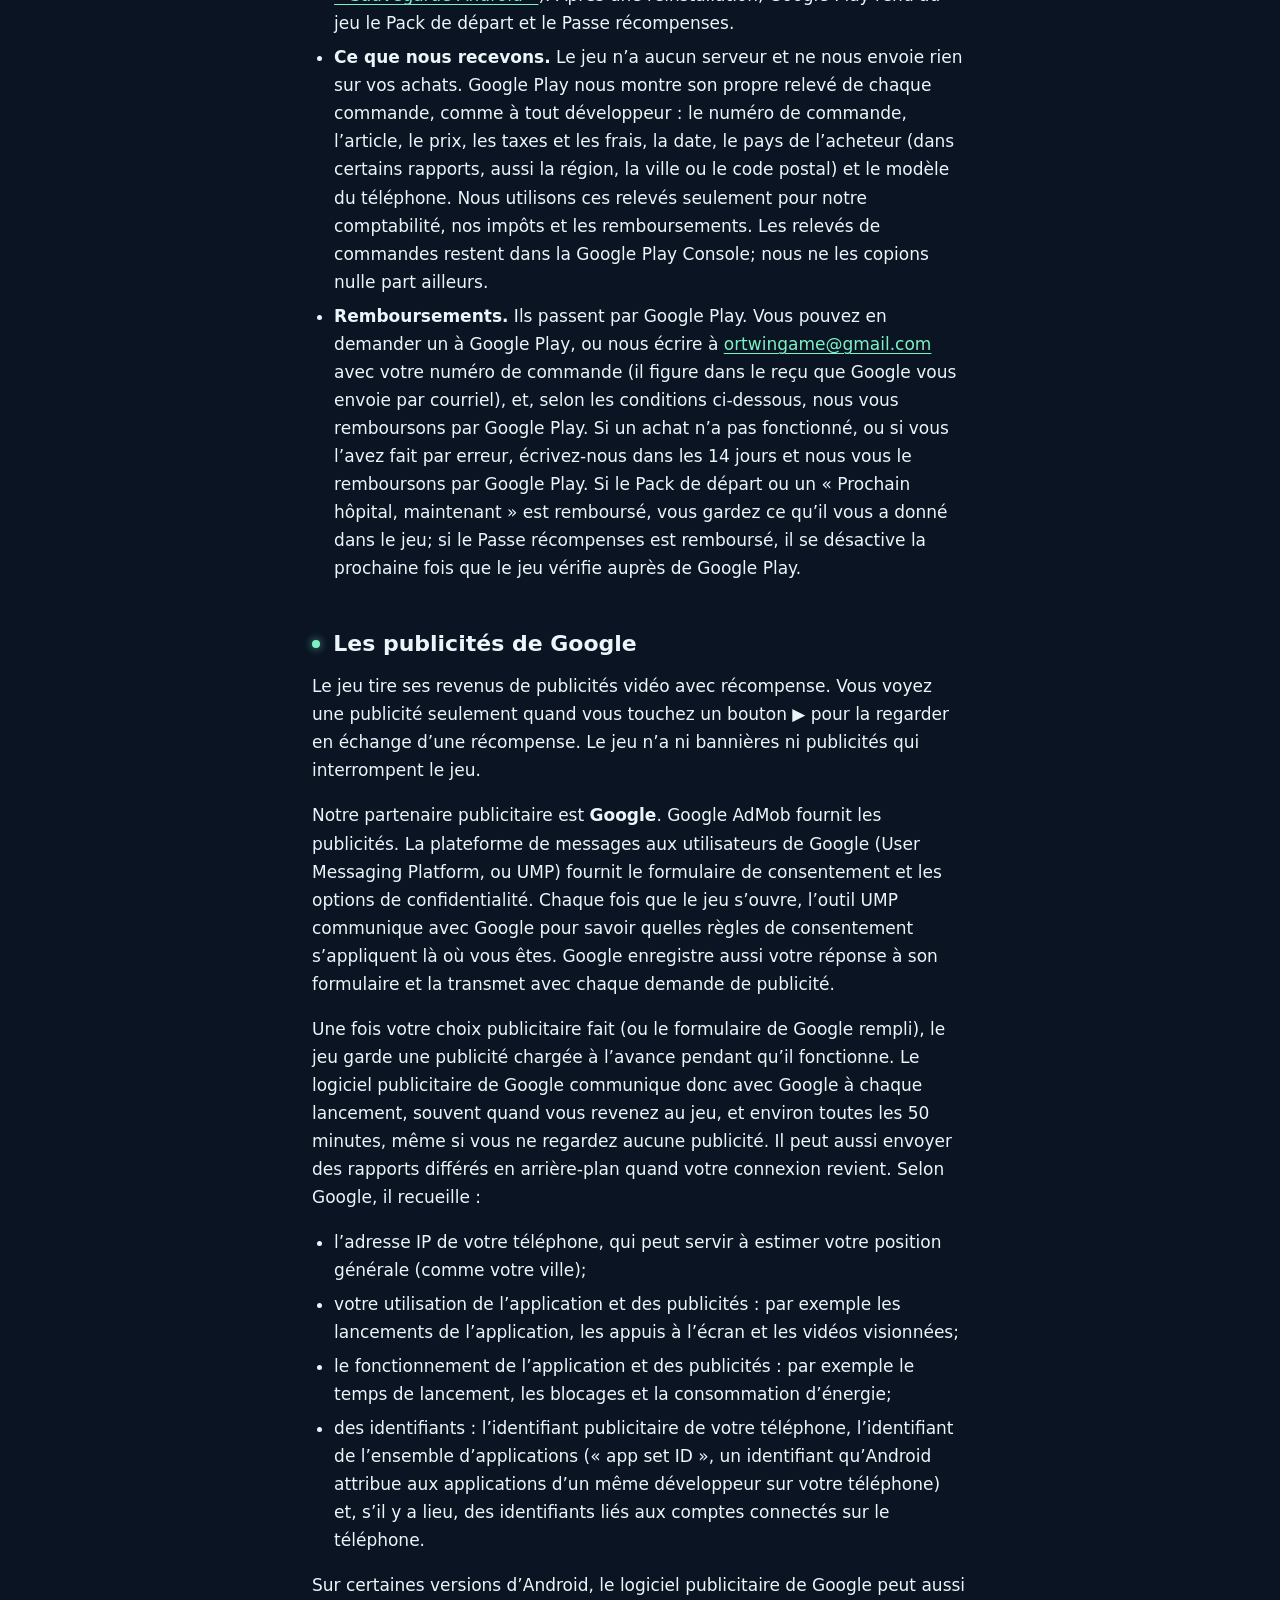
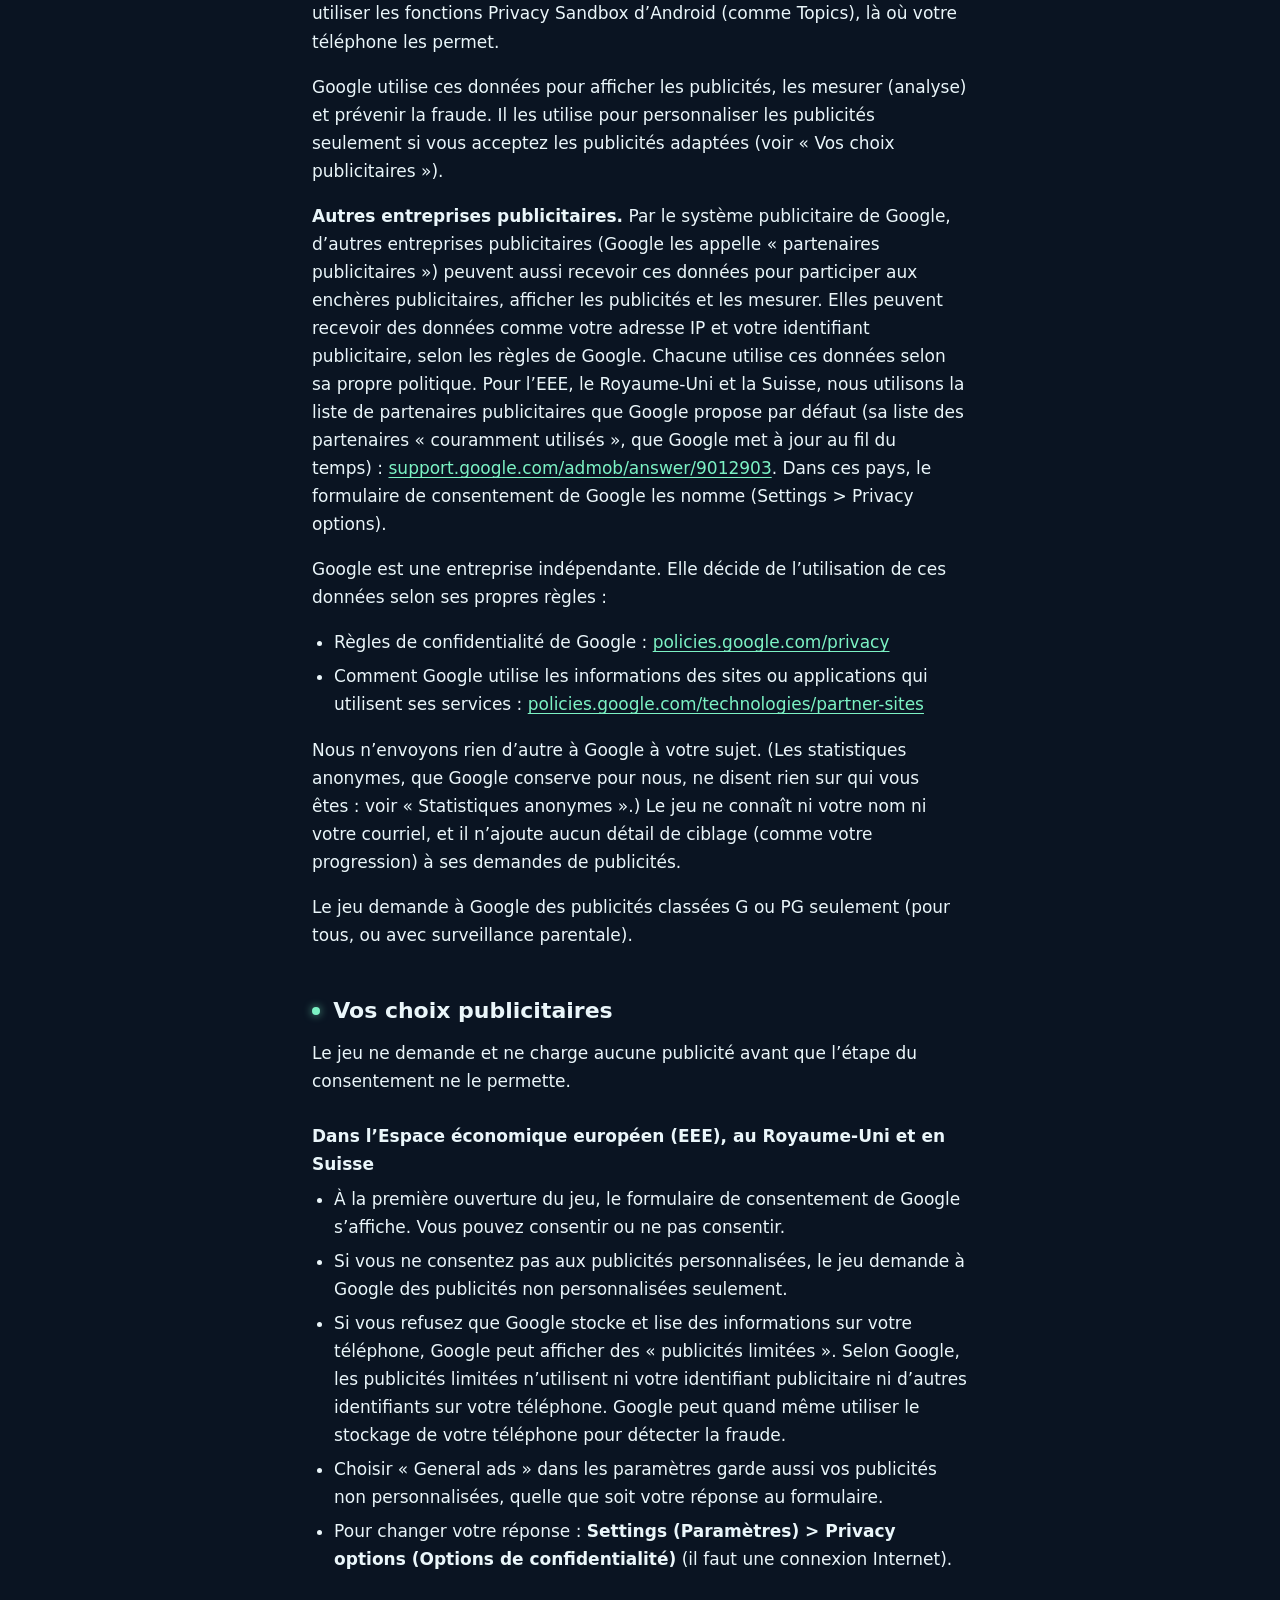
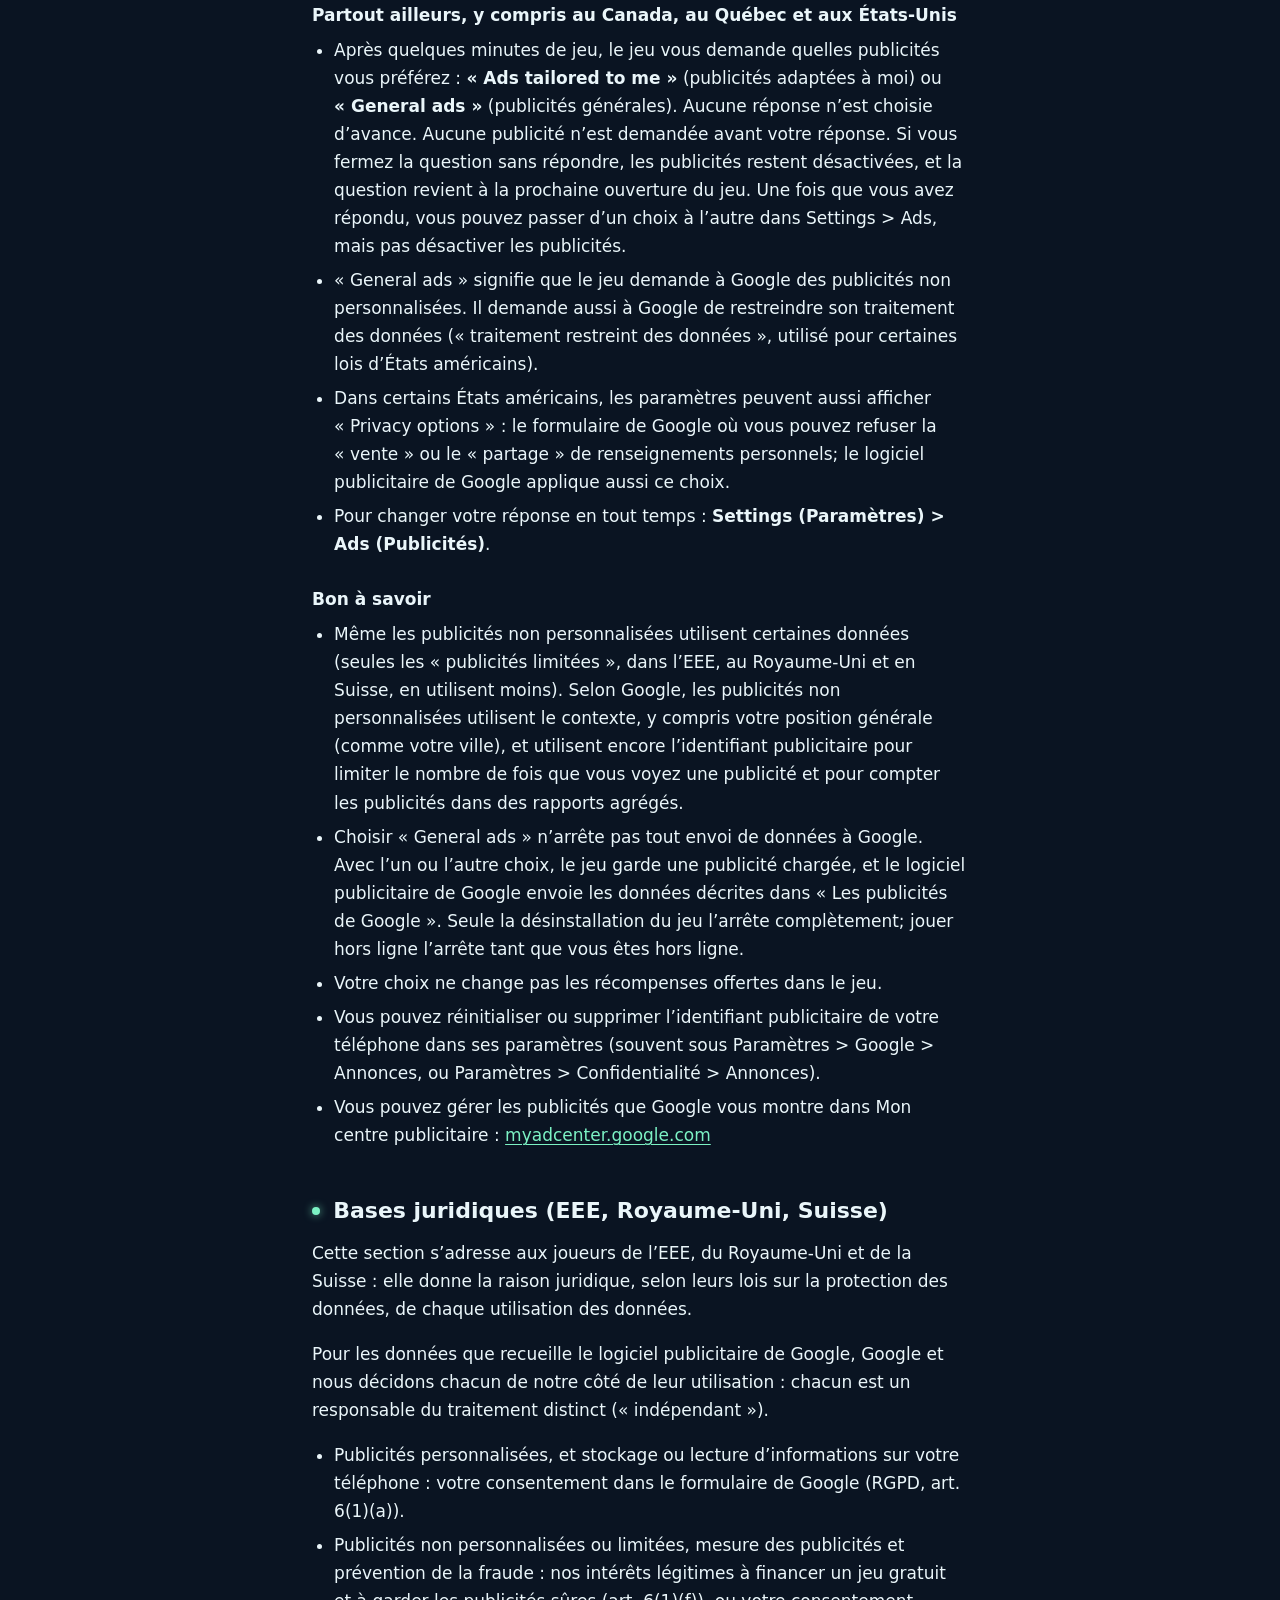
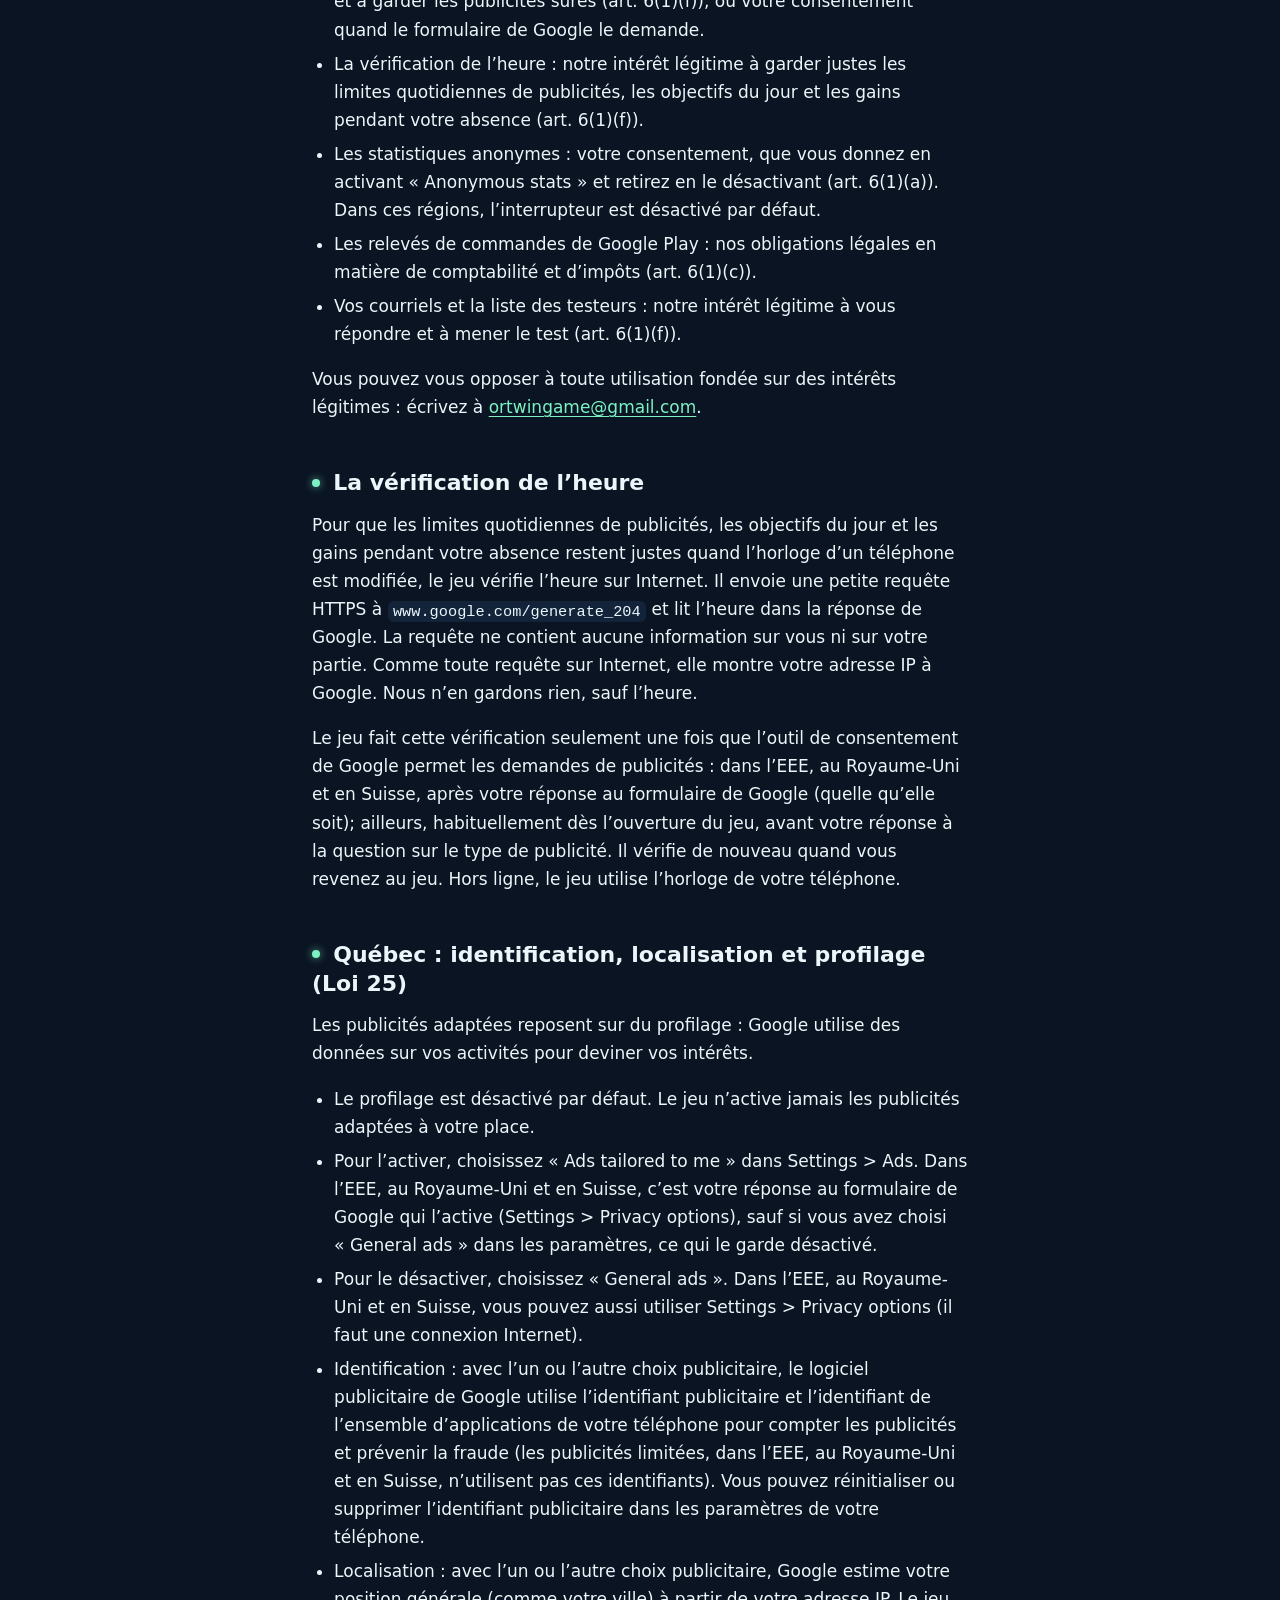
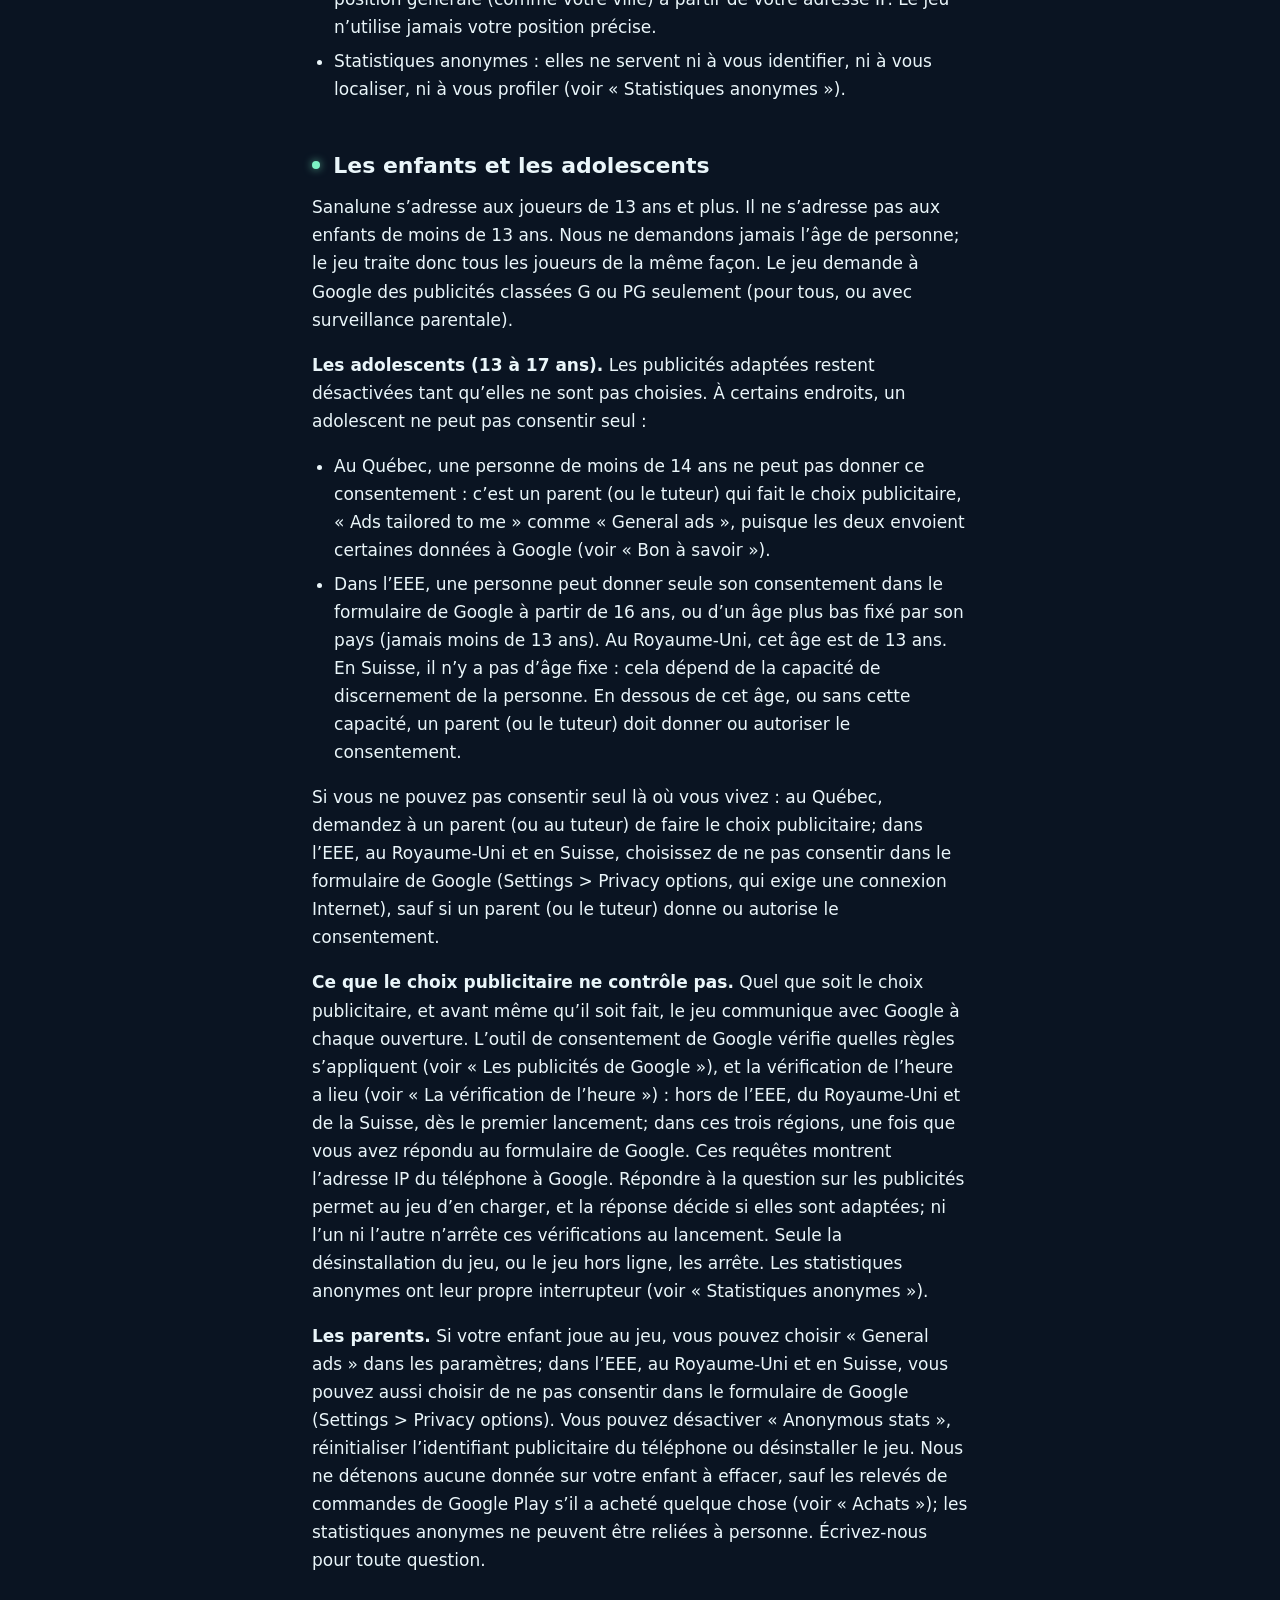
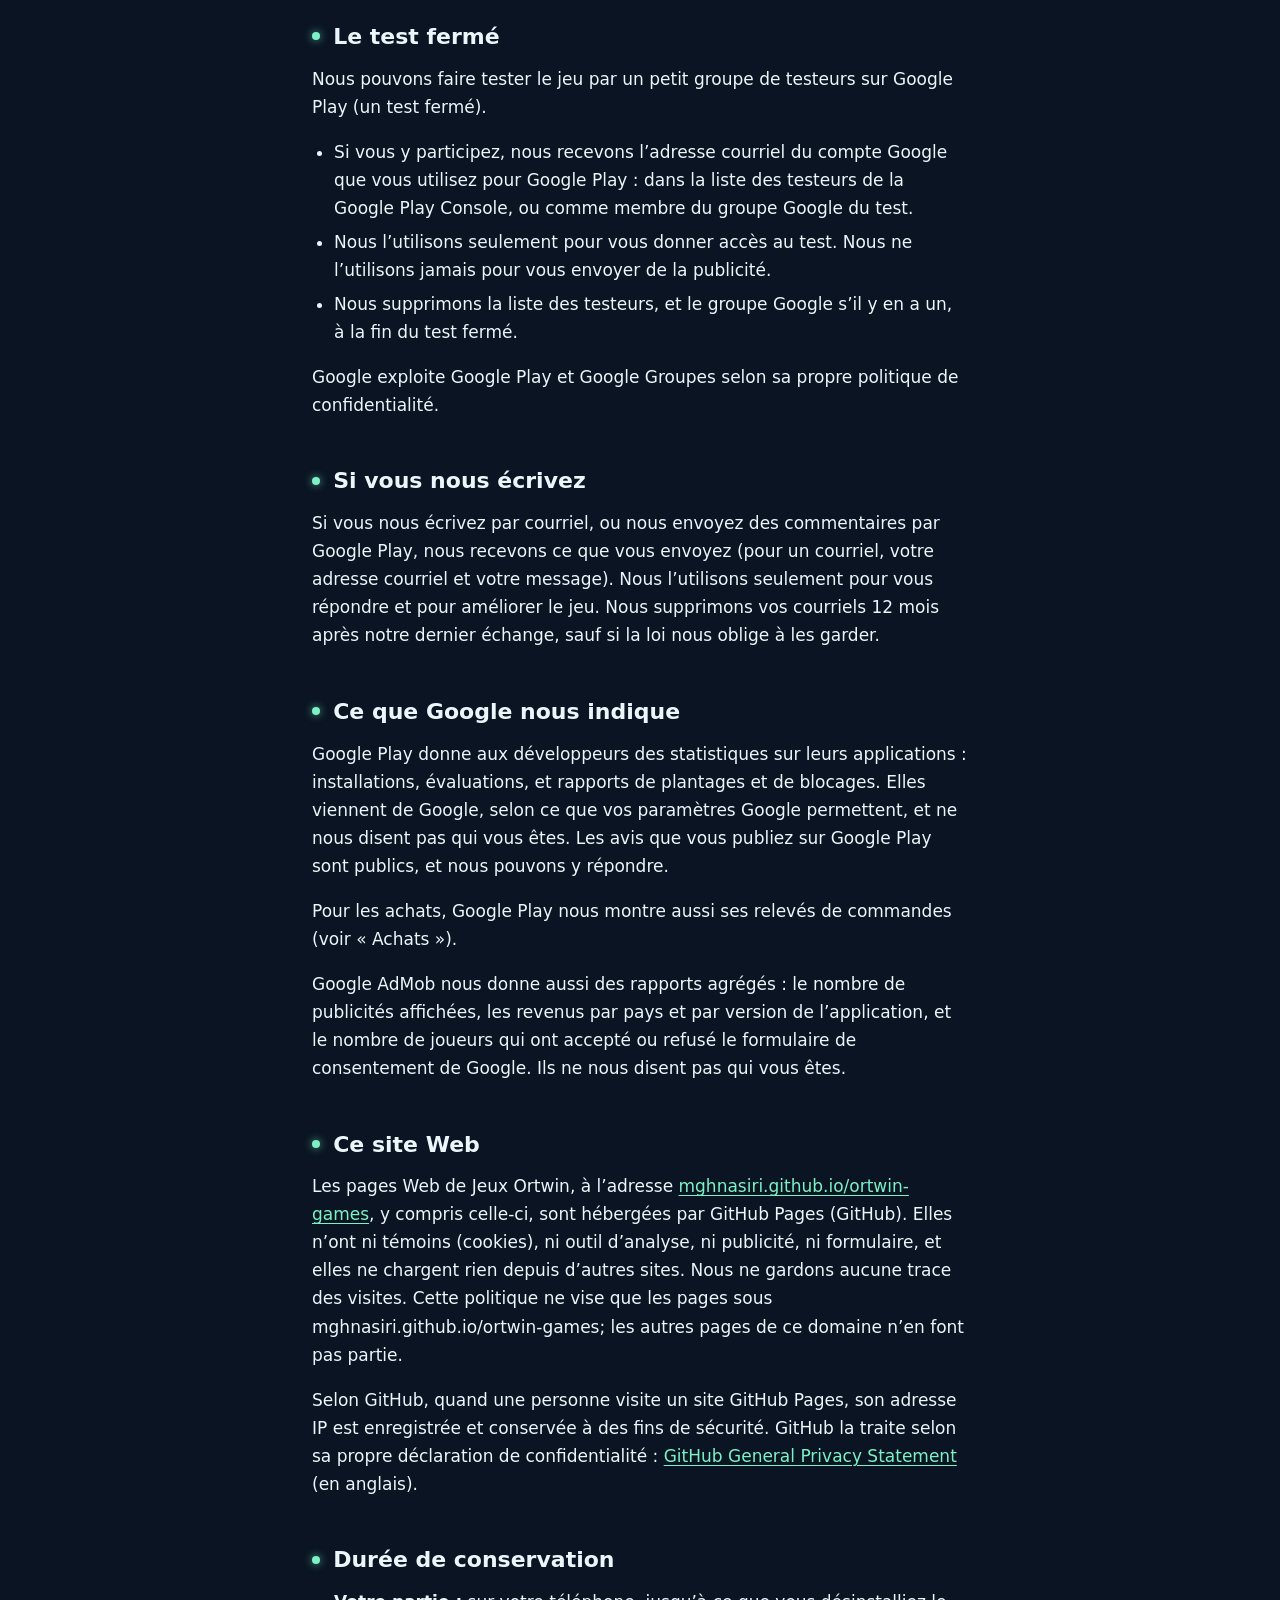
==== commit 74578f5a: "Sanalune privacy policy: anonymous stats section (EN/FR), from version 0.3.3; last updated 2026-10-2" ====
--- a/sanalune/privacy/index.html
+++ b/sanalune/privacy/index.html
@@ -24,7 +24,7 @@
 <article id="francais" lang="fr-CA">
 
   <h1>Sanalune : politique de confidentialité</h1>
-  <p class="meta">En vigueur le <time datetime="2026-10-03">3 octobre 2026</time> · Dernière mise à jour : <time datetime="2026-10-21">21 octobre 2026</time></p>
+  <p class="meta">En vigueur le <time datetime="2026-10-03">3 octobre 2026</time> · Dernière mise à jour : <time datetime="2026-10-26">26 octobre 2026</time></p>
   <p><a href="#english" hreflang="en" lang="en">Read this policy in English</a></p>
 
   <nav class="card toc" aria-labelledby="fr-sommaire">
@@ -35,6 +35,7 @@
       <li><a href="#fr-portee">Ce que couvre cette politique</a></li>
       <li><a href="#fr-non">Ce que nous ne recueillons pas</a></li>
       <li><a href="#fr-telephone">Ce qui reste sur votre téléphone</a></li>
+      <li><a href="#fr-stats">Statistiques anonymes</a></li>
       <li><a href="#fr-achats">Achats</a></li>
       <li><a href="#fr-pubs">Les publicités de Google</a></li>
       <li><a href="#fr-choix">Vos choix publicitaires</a></li>
@@ -63,6 +64,7 @@
       <li>Sanalune est un jeu de gestion incrémental (« idle ») calme pour Android, qui se joue aussi sans connexion Internet. Il n’a pas de compte, ne vous demande jamais de vous connecter et n’a aucun serveur à lui.</li>
       <li>Nous ne recevons ni ne conservons aucun renseignement personnel provenant du jeu : nous ne voyons jamais votre nom, votre courriel, votre position ni votre partie, sauf si vous nous écrivez, participez au test fermé ou achetez quelque chose (voir « Achats »). Mais le jeu contient le logiciel publicitaire de Google, qui recueille certaines données sur votre téléphone et les envoie à Google (voir « Les publicités de Google »). La section « Sécurité des données » de Google Play les indique comme des données que l’application recueille et partage.</li>
       <li>Votre partie sauvegardée reste sur votre téléphone (et dans la sauvegarde Google de votre téléphone, si elle est activée).</li>
+      <li>À partir de la version 0.3.3, le jeu peut nous envoyer quelques décomptes anonymes, comme « une nouvelle ville a été atteinte », sans aucun identifiant. Vous pouvez les désactiver dans Settings > « Anonymous stats »; là où le bouton « Privacy options » de Google s’affiche (par exemple dans l’EEE, au Royaume-Uni et en Suisse), ils restent désactivés tant que vous ne les activez pas (voir « Statistiques anonymes »).</li>
       <li>Le jeu affiche des publicités vidéo avec récompense, et seulement quand vous touchez un bouton pour en regarder une. Une fois votre choix publicitaire fait, il garde une publicité chargée à l’avance; le logiciel publicitaire de Google communique donc avec Google même si vous ne regardez aucune publicité. Les publicités viennent de Google (Google AdMob) et, par le système publicitaire de Google, d’autres entreprises publicitaires. Google recueille certaines données de votre téléphone pour afficher les publicités, les mesurer et prévenir la fraude. Cette politique explique lesquelles et comment les contrôler.</li>
       <li>Les publicités adaptées à vos intérêts (personnalisées) ne sont jamais activées sans votre choix.</li>
       <li>Vous pouvez changer vos choix publicitaires en tout temps dans les paramètres du jeu.</li>
@@ -92,14 +94,29 @@
       <li>votre âge ni votre date de naissance.</li>
     </ul>
     <p>Les seuls renseignements personnels que nous détenons sont l’adresse courriel des testeurs du test fermé, les messages que l’on nous envoie et les relevés d’achats de Google Play (voir « Le test fermé », « Si vous nous écrivez » et « Achats »).</p>
-    <p>Le jeu n’a aucun outil d’analyse ni aucun outil de rapport de plantage qui lui soit propre. Il n’envoie aucune notification. Il ne demande aucune autorisation sensible sur votre téléphone, comme la position, l’appareil photo, le micro ou les contacts.</p>
+    <p>À part les statistiques anonymes (voir « Statistiques anonymes »), que vous pouvez désactiver, le jeu n’a aucun outil d’analyse ni aucun outil de rapport de plantage qui lui soit propre. Il n’envoie aucune notification. Il ne demande aucune autorisation sensible sur votre téléphone, comme la position, l’appareil photo, le micro ou les contacts.</p>
   </section>
 
   <section id="fr-telephone">
     <h2>Ce qui reste sur votre téléphone</h2>
-    <p>Le jeu sauvegarde votre progression sur votre téléphone : vos hôpitaux, votre argent, vos cœurs, vos améliorations, vos collections et vos objectifs du jour; vos dernières récompenses publicitaires et le moment où vous avez regardé ces publicités, et le nombre de publicités regardées chaque jour; depuis combien de temps et pendant combien de jours vous avez joué (le jeu s’en sert pour ses limites de publicités, ses conseils et la liste des récompenses dans les paramètres); votre choix de publicité, vos réglages (comme « Reduce motion », pour réduire les animations, et « Vibration ») et vos achats (voir « Achats »). Il garde la sauvegarde, jusqu’à trois copies de secours et toute sauvegarde qu’il n’a pas pu utiliser, dans l’espace de stockage privé de l’application. Nous ne pouvons pas les voir.</p>
+    <p>Le jeu sauvegarde votre progression sur votre téléphone : vos hôpitaux, votre argent, vos cœurs, vos améliorations, vos collections et vos objectifs du jour; vos dernières récompenses publicitaires et le moment où vous avez regardé ces publicités, et le nombre de publicités regardées chaque jour; depuis combien de temps et pendant combien de jours vous avez joué (le jeu s’en sert pour ses limites de publicités, ses conseils et la liste des récompenses dans les paramètres); votre choix de publicité, vos réglages (comme « Reduce motion », pour réduire les animations, « Vibration » et « Anonymous stats »), vos achats (voir « Achats ») et les statistiques anonymes déjà envoyées ou en attente d’envoi (voir « Statistiques anonymes »). Il garde la sauvegarde, jusqu’à trois copies de secours et toute sauvegarde qu’il n’a pas pu utiliser, dans l’espace de stockage privé de l’application. Nous ne pouvons pas les voir.</p>
     <p>Pour les effacer, désinstallez le jeu ou videz son stockage dans les paramètres de votre téléphone. Si la sauvegarde Android est activée, une copie peut rester dans votre compte Google et revenir quand vous réinstallez le jeu; vous pouvez l’effacer en supprimant la sauvegarde de votre téléphone dans votre compte Google (cela supprime aussi la sauvegarde de vos autres applications). Désactiver la sauvegarde empêche toute nouvelle copie.</p>
     <p id="fr-sauvegarde"><strong>Sauvegarde Android.</strong> Le jeu permet la sauvegarde automatique d’Android. Si la sauvegarde est activée sur votre téléphone, Android peut copier les données de l’application (la partie, vos choix de consentement et des données que le logiciel publicitaire de Google conserve dans l’application) dans votre compte Google, pour que le jeu revienne sur un nouveau téléphone ou après une réinstallation. C’est Google qui gère cette sauvegarde, pas nous, et nous ne pouvons pas la lire. Sur Android 9 ou plus récent, avec un verrouillage d’écran, la sauvegarde est chiffrée de bout en bout. Sur Android 7 et 8, ou sans verrouillage d’écran, elle ne l’est pas. Vous contrôlez la sauvegarde dans les paramètres de votre téléphone.</p>
+  </section>
+
+  <section id="fr-stats">
+    <h2>Statistiques anonymes</h2>
+    <p>À partir de la version 0.3.3, le jeu peut nous envoyer quelques décomptes anonymes, pour que nous puissions voir jusqu’où vont les joueurs et ce que nous pourrions améliorer. Ce sont les seules statistiques du jeu, et elles ne passent par aucun logiciel d’analyse d’une autre entreprise.</p>
+    <p><strong>Ce que contient chaque enregistrement.</strong> Chaque enregistrement a exactement trois champs, et rien d’autre :</p>
+    <ul>
+      <li><code>version</code> : la version du jeu avec laquelle cette installation a commencé (par exemple « 0.3.3 »);</li>
+      <li><code>event</code> (l’événement) : l’un de ceux-ci : le jeu a été ouvert pour la première fois; il a été ouvert de nouveau 1 jour, ou 7 jours, plus tard; une nouvelle ville a été atteinte (laquelle : de la 2<sup>e</sup> à la 6<sup>e</sup>); la durée de la première séance de jeu; et, le 7<sup>e</sup> jour, si la musique est activée et si le jeu a déjà demandé à Google d’afficher sa fenêtre de note et d’avis;</li>
+      <li><code>bucket</code> (la catégorie) : une valeur approximative, pour les événements qui en ont besoin : une plage de temps pour la première séance (moins de 5, de 5 à 15, de 15 à 30, ou plus de 30 minutes), ou oui ou non.</li>
+    </ul>
+    <p><strong>Ce qu’il ne contient jamais.</strong> Aucun enregistrement ne contient d’identifiant : ni identifiant publicitaire, ni identifiant de l’ensemble d’applications, ni identifiant d’installation, ni compte, ni modèle de téléphone, ni pays. Rien dans un enregistrement ne le relie à votre téléphone ni à vous. Chaque type d’enregistrement est envoyé au plus une fois par installation du jeu. Si votre téléphone est hors ligne, le jeu garde l’enregistrement dans sa sauvegarde et l’envoie plus tard. Comme toute requête sur Internet, l’envoi d’un enregistrement montre l’adresse IP de votre téléphone à Google; l’enregistrement ne la contient pas, et nous n’avons pas activé les journaux de requêtes de Google : nous ne la voyons donc jamais et ne la gardons pas.</p>
+    <p><strong>L’interrupteur.</strong> Vous pouvez l’activer ou le désactiver en tout temps dans <strong>Settings (Paramètres) > « Anonymous stats » (Statistiques anonymes)</strong>. Là où les paramètres affichent le bouton « Privacy options » de Google (par exemple dans l’EEE, au Royaume-Uni et en Suisse), l’interrupteur est désactivé par défaut, et le jeu n’envoie rien tant que vous ne l’activez pas. Partout ailleurs, il est activé par défaut. Tant que le jeu ne sait pas lequel des deux cas s’applique, il n’envoie rien. Désactiver l’interrupteur arrête aussitôt tout envoi, y compris celui des enregistrements en attente. Le jeu n’affiche jamais de message pour vous demander de l’activer. La version Web du jeu n’envoie jamais ces enregistrements.</p>
+    <p><strong>Où ils vont, et pour combien de temps.</strong> Les enregistrements sont envoyés en HTTPS à Cloud Firestore, un service de base de données de Google (qui fait partie de Firebase), et conservés dans sa région de Montréal, au Québec. Google les conserve pour nous à titre de fournisseur de services (un « sous-traitant »), selon les conditions de Firebase. Seul le développeur peut les lire, et seulement pour améliorer le jeu. La base de données note le moment où chaque enregistrement arrive, et nous le supprimons 24 mois plus tard. Nous pouvons garder des totaux calculés à partir des enregistrements (par exemple, le nombre d’installations d’une version qui ont atteint la troisième ville); ces totaux ne disent rien sur un téléphone en particulier.</p>
+    <p><strong>Vos choix.</strong> Comme aucun enregistrement n’identifie personne, nous ne pouvons pas savoir lesquels viennent de votre téléphone : nous ne pouvons donc ni vous en remettre une copie, ni les rectifier, ni les supprimer. Pour arrêter les nouveaux envois, désactivez « Anonymous stats ».</p>
   </section>
 
   <section id="fr-achats">
@@ -132,7 +149,7 @@
       <li>Règles de confidentialité de Google : <a href="https://policies.google.com/privacy?hl=fr">policies.google.com/privacy</a></li>
       <li>Comment Google utilise les informations des sites ou applications qui utilisent ses services : <a href="https://policies.google.com/technologies/partner-sites?hl=fr">policies.google.com/technologies/partner-sites</a></li>
     </ul>
-    <p>Nous n’envoyons rien d’autre à Google à votre sujet. Le jeu ne connaît ni votre nom ni votre courriel, et il n’ajoute aucun détail de ciblage (comme votre progression) à ses demandes de publicités.</p>
+    <p>Nous n’envoyons rien d’autre à Google à votre sujet. (Les statistiques anonymes, que Google conserve pour nous, ne disent rien sur qui vous êtes : voir « Statistiques anonymes ».) Le jeu ne connaît ni votre nom ni votre courriel, et il n’ajoute aucun détail de ciblage (comme votre progression) à ses demandes de publicités.</p>
     <p>Le jeu demande à Google des publicités classées G ou PG seulement (pour tous, ou avec surveillance parentale).</p>
   </section>
 
@@ -172,6 +189,7 @@
       <li>Publicités personnalisées, et stockage ou lecture d’informations sur votre téléphone : votre consentement dans le formulaire de Google (RGPD, art. 6(1)(a)).</li>
       <li>Publicités non personnalisées ou limitées, mesure des publicités et prévention de la fraude : nos intérêts légitimes à financer un jeu gratuit et à garder les publicités sûres (art. 6(1)(f)), ou votre consentement quand le formulaire de Google le demande.</li>
       <li>La vérification de l’heure : notre intérêt légitime à garder justes les limites quotidiennes de publicités, les objectifs du jour et les gains pendant votre absence (art. 6(1)(f)).</li>
+      <li>Les statistiques anonymes : votre consentement, que vous donnez en activant « Anonymous stats » et retirez en le désactivant (art. 6(1)(a)). Dans ces régions, l’interrupteur est désactivé par défaut.</li>
       <li>Les relevés de commandes de Google Play : nos obligations légales en matière de comptabilité et d’impôts (art. 6(1)(c)).</li>
       <li>Vos courriels et la liste des testeurs : notre intérêt légitime à vous répondre et à mener le test (art. 6(1)(f)).</li>
     </ul>
@@ -193,6 +211,7 @@
       <li>Pour le désactiver, choisissez « General ads ». Dans l’EEE, au Royaume-Uni et en Suisse, vous pouvez aussi utiliser Settings > Privacy options (il faut une connexion Internet).</li>
       <li>Identification : avec l’un ou l’autre choix publicitaire, le logiciel publicitaire de Google utilise l’identifiant publicitaire et l’identifiant de l’ensemble d’applications de votre téléphone pour compter les publicités et prévenir la fraude (les publicités limitées, dans l’EEE, au Royaume-Uni et en Suisse, n’utilisent pas ces identifiants). Vous pouvez réinitialiser ou supprimer l’identifiant publicitaire dans les paramètres de votre téléphone.</li>
       <li>Localisation : avec l’un ou l’autre choix publicitaire, Google estime votre position générale (comme votre ville) à partir de votre adresse IP. Le jeu n’utilise jamais votre position précise.</li>
+      <li>Statistiques anonymes : elles ne servent ni à vous identifier, ni à vous localiser, ni à vous profiler (voir « Statistiques anonymes »).</li>
     </ul>
   </section>
 
@@ -205,8 +224,8 @@
       <li>Dans l’EEE, une personne peut donner seule son consentement dans le formulaire de Google à partir de 16 ans, ou d’un âge plus bas fixé par son pays (jamais moins de 13 ans). Au Royaume-Uni, cet âge est de 13 ans. En Suisse, il n’y a pas d’âge fixe : cela dépend de la capacité de discernement de la personne. En dessous de cet âge, ou sans cette capacité, un parent (ou le tuteur) doit donner ou autoriser le consentement.</li>
     </ul>
     <p>Si vous ne pouvez pas consentir seul là où vous vivez : au Québec, demandez à un parent (ou au tuteur) de faire le choix publicitaire; dans l’EEE, au Royaume-Uni et en Suisse, choisissez de ne pas consentir dans le formulaire de Google (Settings > Privacy options, qui exige une connexion Internet), sauf si un parent (ou le tuteur) donne ou autorise le consentement.</p>
-    <p><strong>Ce que le choix publicitaire ne contrôle pas.</strong> Quel que soit le choix publicitaire, et avant même qu’il soit fait, le jeu communique avec Google à chaque ouverture. L’outil de consentement de Google vérifie quelles règles s’appliquent (voir « Les publicités de Google »), et la vérification de l’heure a lieu (voir « La vérification de l’heure ») : hors de l’EEE, du Royaume-Uni et de la Suisse, dès le premier lancement; dans ces trois régions, une fois que vous avez répondu au formulaire de Google. Ces requêtes montrent l’adresse IP du téléphone à Google. Répondre à la question sur les publicités permet au jeu d’en charger, et la réponse décide si elles sont adaptées; ni l’un ni l’autre n’arrête ces vérifications au lancement. Seule la désinstallation du jeu, ou le jeu hors ligne, les arrête.</p>
-    <p><strong>Les parents.</strong> Si votre enfant joue au jeu, vous pouvez choisir « General ads » dans les paramètres; dans l’EEE, au Royaume-Uni et en Suisse, vous pouvez aussi choisir de ne pas consentir dans le formulaire de Google (Settings > Privacy options). Vous pouvez réinitialiser l’identifiant publicitaire du téléphone ou désinstaller le jeu. Nous ne détenons aucune donnée sur votre enfant à effacer, sauf les relevés de commandes de Google Play s’il a acheté quelque chose (voir « Achats »). Écrivez-nous pour toute question.</p>
+    <p><strong>Ce que le choix publicitaire ne contrôle pas.</strong> Quel que soit le choix publicitaire, et avant même qu’il soit fait, le jeu communique avec Google à chaque ouverture. L’outil de consentement de Google vérifie quelles règles s’appliquent (voir « Les publicités de Google »), et la vérification de l’heure a lieu (voir « La vérification de l’heure ») : hors de l’EEE, du Royaume-Uni et de la Suisse, dès le premier lancement; dans ces trois régions, une fois que vous avez répondu au formulaire de Google. Ces requêtes montrent l’adresse IP du téléphone à Google. Répondre à la question sur les publicités permet au jeu d’en charger, et la réponse décide si elles sont adaptées; ni l’un ni l’autre n’arrête ces vérifications au lancement. Seule la désinstallation du jeu, ou le jeu hors ligne, les arrête. Les statistiques anonymes ont leur propre interrupteur (voir « Statistiques anonymes »).</p>
+    <p><strong>Les parents.</strong> Si votre enfant joue au jeu, vous pouvez choisir « General ads » dans les paramètres; dans l’EEE, au Royaume-Uni et en Suisse, vous pouvez aussi choisir de ne pas consentir dans le formulaire de Google (Settings > Privacy options). Vous pouvez désactiver « Anonymous stats », réinitialiser l’identifiant publicitaire du téléphone ou désinstaller le jeu. Nous ne détenons aucune donnée sur votre enfant à effacer, sauf les relevés de commandes de Google Play s’il a acheté quelque chose (voir « Achats »); les statistiques anonymes ne peuvent être reliées à personne. Écrivez-nous pour toute question.</p>
   </section>
 
   <section id="fr-test">
@@ -247,6 +266,7 @@
       <li><strong>Données recueillies par Google pour les publicités :</strong> conservées par Google selon ses propres règles.</li>
       <li><strong>La liste des testeurs du test fermé :</strong> supprimée à la fin du test fermé.</li>
       <li><strong>Vos courriels :</strong> supprimés 12 mois après notre dernier échange (voir « Si vous nous écrivez »).</li>
+      <li><strong>Statistiques anonymes :</strong> chaque enregistrement est supprimé 24 mois après son arrivée (voir « Statistiques anonymes »).</li>
       <li><strong>Les adresses IP des visiteurs de ce site :</strong> conservées par GitHub selon ses propres règles.</li>
     </ul>
     <p>Nous ne gardons aucun autre renseignement personnel à votre sujet.</p>
@@ -255,7 +275,7 @@
   <section id="fr-transferts">
     <h2>Où vont les données</h2>
     <p>Google peut traiter des données aux États-Unis et dans d’autres pays. Pour les personnes dans l’EEE, au Royaume-Uni et en Suisse, Google encadre ces transferts comme le décrivent ses propres règles de confidentialité.</p>
-    <p>Notre adresse courriel est un compte Gmail : les courriels que vous nous envoyez sont donc conservés par Google. La liste des testeurs est conservée dans la Google Play Console (et, s’il y a lieu, dans Google Groupes). Les relevés de commandes de Google Play sont conservés par Google dans la Google Play Console. Ce site Web est hébergé par GitHub, une entreprise américaine. Les autres entreprises publicitaires qui reçoivent des données par le système publicitaire de Google peuvent aussi les conserver ou les traiter à l’extérieur du Canada, selon leurs propres politiques.</p>
+    <p>Notre adresse courriel est un compte Gmail : les courriels que vous nous envoyez sont donc conservés par Google. La liste des testeurs est conservée dans la Google Play Console (et, s’il y a lieu, dans Google Groupes). Les relevés de commandes de Google Play sont conservés par Google dans la Google Play Console. Les statistiques anonymes sont conservées par Google dans Cloud Firestore, dans sa région de Montréal (Québec). Ce site Web est hébergé par GitHub, une entreprise américaine. Les autres entreprises publicitaires qui reçoivent des données par le système publicitaire de Google peuvent aussi les conserver ou les traiter à l’extérieur du Canada, selon leurs propres politiques.</p>
     <p>Ces services et ces entreprises peuvent conserver ou traiter des données à l’extérieur du Québec et du Canada. Les renseignements conservés ou traités dans un autre pays peuvent être accessibles aux tribunaux et aux autorités de ce pays.</p>
   </section>
 
@@ -278,6 +298,7 @@
     </ul>
     <p><strong>Droit d’opposition.</strong> Vous pouvez vous opposer en tout temps à toute utilisation fondée sur des intérêts légitimes : écrivez à <a href="mailto:ortwingame@gmail.com">ortwingame@gmail.com</a>.</p>
     <p>Nous ne détenons aucun renseignement personnel à votre sujet, sauf les messages que vous nous envoyez, si vous êtes testeur, votre adresse courriel dans la liste des testeurs du test fermé et, si vous avez acheté quelque chose, les relevés de vos commandes de Google Play. Les données liées aux publicités sont détenues par Google : utilisez vos choix publicitaires dans les paramètres du jeu, les réglages de l’identifiant publicitaire de votre téléphone et les outils de Google (liens ci-dessus). Si vous nous écrivez, nous vous aiderons.</p>
+    <p>Les statistiques anonymes ne peuvent pas être reliées à vous : nous ne pouvons donc ni trouver, ni copier, ni rectifier, ni supprimer les enregistrements venant de votre téléphone. Pour les arrêter, désactivez Settings > « Anonymous stats » (voir « Statistiques anonymes »).</p>
     <p><strong>Pour retirer votre consentement aux publicités adaptées :</strong> Settings > Ads > « General ads » et, dans l’EEE, au Royaume-Uni et en Suisse, Settings > Privacy options (il faut une connexion Internet). Cela arrête seulement la personnalisation (voir « Bon à savoir »).</p>
     <p>Nous ne vendons pas de renseignements personnels contre de l’argent. Si vous choisissez « Ads tailored to me », certaines lois d’États américains peuvent considérer l’utilisation de vos données par Google pour des publicités personnalisées comme une « vente », un « partage » ou de la « publicité ciblée ». Pour la refuser, choisissez « General ads », ou utilisez le formulaire de Google sous Settings > Privacy options, là où il s’affiche.</p>
     <p><strong>Plaintes.</strong> Écrivez-nous d’abord à <a href="mailto:ortwingame@gmail.com">ortwingame@gmail.com</a>. Vous pouvez aussi porter plainte :</p>
@@ -290,13 +311,13 @@
 
   <section id="fr-gestion">
     <h2>Comment nous gérons ce que nous détenons</h2>
-    <p>Seul le développeur a accès aux courriels que vous nous envoyez, à la liste des testeurs et aux relevés de commandes de Google Play, et seulement pour vous répondre, mener le test et, pour les relevés de commandes, pour notre comptabilité, nos impôts et les remboursements. Si vous faites une demande ou une plainte, nous répondons par écrit dans un délai de 30 jours. Si nous refusons, nous en donnons la raison et la disposition de la loi sur laquelle le refus s’appuie, et nous vous indiquons vos recours et le délai pour les exercer (par exemple, 30 jours pour demander à la Commission d’accès à l’information d’examiner la mésentente).</p>
+    <p>Seul le développeur a accès aux courriels que vous nous envoyez, à la liste des testeurs et aux relevés de commandes de Google Play, et seulement pour vous répondre, mener le test et, pour les relevés de commandes, pour notre comptabilité, nos impôts et les remboursements. Seul le développeur peut lire les statistiques anonymes, et seulement pour améliorer le jeu. Si vous faites une demande ou une plainte, nous répondons par écrit dans un délai de 30 jours. Si nous refusons, nous en donnons la raison et la disposition de la loi sur laquelle le refus s’appuie, et nous vous indiquons vos recours et le délai pour les exercer (par exemple, 30 jours pour demander à la Commission d’accès à l’information d’examiner la mésentente).</p>
     <p>Si un incident de confidentialité touchant vos renseignements présente un risque de préjudice sérieux (au sens de la loi québécoise) ou un risque réel de préjudice grave (au sens de la LPRPDE), nous vous en aviserons promptement et le déclarerons à la Commission d’accès à l’information et, lorsque la LPRPDE s’applique, au Commissariat à la protection de la vie privée du Canada. Nous consignons chaque incident de confidentialité dans un registre.</p>
   </section>
 
   <section id="fr-securite">
     <h2>Sécurité</h2>
-    <p>Le jeu n’a aucun serveur à lui; il ne nous envoie donc rien à votre sujet. Votre partie reste dans l’espace de stockage privé de l’application sur votre téléphone, que les autres applications ne peuvent pas lire. La seule requête Internet propre au jeu (la vérification de l’heure) utilise HTTPS. Selon Google, son logiciel publicitaire chiffre les données qu’il recueille pendant leur transmission (TLS). Ce site Web est servi en HTTPS.</p>
+    <p>Le jeu n’a aucun serveur à lui, et il ne nous envoie rien qui dise qui vous êtes. Votre partie reste dans l’espace de stockage privé de l’application sur votre téléphone, que les autres applications ne peuvent pas lire. Les requêtes Internet propres au jeu (la vérification de l’heure et les statistiques anonymes) utilisent HTTPS. La base de données des statistiques n’accepte que de nouveaux enregistrements avec les trois champs décrits dans « Statistiques anonymes », et seul le développeur peut la lire. Selon Google, son logiciel publicitaire chiffre les données qu’il recueille pendant leur transmission (TLS). Ce site Web est servi en HTTPS.</p>
   </section>
 
   <section id="fr-reglages">
@@ -305,6 +326,7 @@
     <ul>
       <li><strong>« Ads tailored to me » / « General ads » :</strong> votre choix de publicité.</li>
       <li><strong>« Privacy options » :</strong> les choix de consentement et de confidentialité de Google. Ce bouton s’affiche seulement là où les outils de consentement de Google l’exigent, par exemple dans l’EEE, au Royaume-Uni et en Suisse, et peut-être dans certains États américains. Il exige une connexion Internet.</li>
+      <li><strong>« Anonymous stats » :</strong> active ou désactive les statistiques anonymes (à partir de la version 0.3.3; voir « Statistiques anonymes »).</li>
       <li><strong>« Privacy policy » :</strong> ouvre cette politique.</li>
     </ul>
     <p>Sur votre téléphone : les réglages de l’identifiant publicitaire et les réglages de sauvegarde.</p>
@@ -330,7 +352,7 @@
 <article id="english" lang="en">
 
   <h2 class="title">Sanalune: Privacy Policy</h2>
-  <p class="meta">Effective <time datetime="2026-10-03">October 3, 2026</time> · Last updated <time datetime="2026-10-21">October 21, 2026</time></p>
+  <p class="meta">Effective <time datetime="2026-10-03">October 3, 2026</time> · Last updated <time datetime="2026-10-26">October 26, 2026</time></p>
   <p><a href="#francais" hreflang="fr-CA" lang="fr-CA">Lire cette politique en français</a></p>
 
   <nav class="card toc" aria-labelledby="en-contents">
@@ -341,6 +363,7 @@
       <li><a href="#en-scope">What this policy covers</a></li>
       <li><a href="#en-not">What we do not collect</a></li>
       <li><a href="#en-phone">What stays on your phone</a></li>
+      <li><a href="#en-stats">Anonymous stats</a></li>
       <li><a href="#en-purchases">Purchases</a></li>
       <li><a href="#en-ads">Ads from Google</a></li>
       <li><a href="#en-choices">Your ad choices</a></li>
@@ -369,6 +392,7 @@
       <li>Sanalune is a calm idle game for Android that you can also play without an internet connection. It has no accounts, no sign-in and no servers of its own.</li>
       <li>We do not receive or store personal information from the game: we never see your name, your email, your location or your game, unless you write to us, join the closed test or buy something (see “Purchases”). But the game includes Google’s ad software, which collects some data from your phone and sends it to Google (see “Ads from Google”). Google Play’s “Data safety” section lists this as data the app collects and shares.</li>
       <li>Your saved game stays on your phone (and in your phone’s own Google backup, if that is on).</li>
+      <li>From version 0.3.3, the game can send us a few anonymous counts, such as “a new city was reached”, with no identifier. You can turn them off in Settings > “Anonymous stats”; where Google’s “Privacy options” button shows (for example in the EEA, the UK and Switzerland), they stay off unless you turn them on (see “Anonymous stats”).</li>
       <li>The game shows rewarded video ads, and only when you tap to watch one. Once you have made your ad choice, it keeps one ad loaded in advance, so Google’s ad software contacts Google even if you never watch an ad. The ads come from Google (Google AdMob) and, through Google’s ad system, from other advertising companies. Google collects some data from your phone to show ads, measure them and prevent fraud. This policy says what, and how you control it.</li>
       <li>Tailored (personalized) ads are never on unless you choose them.</li>
       <li>You can change your ad choices at any time in the game’s Settings.</li>
@@ -398,14 +422,29 @@
       <li>your age or date of birth.</li>
     </ul>
     <p>The only personal information we hold is the email address of testers in the closed test, the messages people send us, and Google Play’s records of purchases (see “The closed test”, “If you write to us” and “Purchases”).</p>
-    <p>The game has no analytics tool and no crash-reporting tool of its own. It sends no notifications. It asks for no sensitive phone permission, such as location, camera, microphone or contacts.</p>
+    <p>Apart from the anonymous stats (see “Anonymous stats”), which you can turn off, the game has no analytics tool and no crash-reporting tool of its own. It sends no notifications. It asks for no sensitive phone permission, such as location, camera, microphone or contacts.</p>
   </section>
 
   <section id="en-phone">
     <h2>What stays on your phone</h2>
-    <p>The game saves your progress on your phone: your hospitals, money, hearts, upgrades, collections and daily goals; your latest ad rewards and when you watched those ads, and how many ads you watched each day; how long and on how many days you have played (the game uses these for its ad limits, its hints and the reward list in Settings); your ad choice, your settings (such as “Reduce motion” and “Vibration”) and your purchases (see “Purchases”). It keeps the save, up to three backup copies, and any save it could not use, in the app’s private storage. We cannot see them.</p>
+    <p>The game saves your progress on your phone: your hospitals, money, hearts, upgrades, collections and daily goals; your latest ad rewards and when you watched those ads, and how many ads you watched each day; how long and on how many days you have played (the game uses these for its ad limits, its hints and the reward list in Settings); your ad choice, your settings (such as “Reduce motion”, “Vibration” and “Anonymous stats”), your purchases (see “Purchases”) and which anonymous stats it has already sent or is waiting to send (see “Anonymous stats”). It keeps the save, up to three backup copies, and any save it could not use, in the app’s private storage. We cannot see them.</p>
     <p>To delete them, uninstall the game or clear its storage in your phone’s settings. If Android backup is on, a copy can stay in your Google account and come back when you reinstall; you can delete it by deleting your phone’s backup in your Google account (this deletes the backup of your other apps too). Turning backup off stops new copies.</p>
     <p id="en-backup"><strong>Android backup.</strong> The game allows Android’s automatic backup. If backup is on for your phone, Android may copy the app’s data (the save, your consent choices and data that Google’s ad software keeps in the app) to your Google account, so the game can come back on a new phone or after a reinstall. Google runs this backup, not us, and we cannot read it. On Android 9 or later, with a screen lock, the backup is end-to-end encrypted. On Android 7 and 8, or without a screen lock, it is not. You control backup in your phone’s settings.</p>
+  </section>
+
+  <section id="en-stats">
+    <h2>Anonymous stats</h2>
+    <p>From version 0.3.3, the game can send us a few anonymous counts, so that we can see how far players get and what we could make better. These are the game’s only stats, and they use no analytics software from another company.</p>
+    <p><strong>What each record holds.</strong> Each record has exactly three fields, and nothing else:</p>
+    <ul>
+      <li><code>version</code>: the version of the game this installation started with (such as “0.3.3”);</li>
+      <li><code>event</code>: one of these: the game was opened for the first time; it was opened again 1 day, or 7 days, after that; a new city was reached (which one: the 2nd to the 6th); how long the first session lasted; and, on the 7th day, whether music is on and whether the game has asked Google to show its rating and review window;</li>
+      <li><code>bucket</code>: a rough value, for the events that need one: a time range for the first session (under 5, 5 to 15, 15 to 30, or over 30 minutes), or yes or no.</li>
+    </ul>
+    <p><strong>What it never holds.</strong> No record contains an identifier: no advertising ID, no app set ID, no installation ID, no account, no phone model and no country. Nothing in a record links it to your phone or to you. Each kind of record is sent at most once per installation of the game. If your phone is offline, the game keeps the record in its save and sends it later. Like any internet request, sending a record shows your phone’s IP address to Google; the record does not contain it, and we have not turned on Google’s request logs, so we never see or keep it.</p>
+    <p><strong>The switch.</strong> You can turn this on or off at any time in <strong>Settings > “Anonymous stats”</strong>. Where Settings shows Google’s “Privacy options” button (for example in the EEA, the UK and Switzerland), the switch starts off, and the game sends nothing unless you turn it on. Everywhere else, it starts on. Until the game knows which applies, it sends nothing. Turning the switch off stops all sending at once, including records waiting to be sent. The game never shows a message asking you to turn it on. The game’s web version never sends these records.</p>
+    <p><strong>Where they go, and for how long.</strong> The records go over HTTPS to Cloud Firestore, a Google database service (part of Firebase), and are stored in its Montréal region, in Québec. Google stores them for us as our service provider (a “processor”), under Firebase’s terms. Only the developer can read them, and only to improve the game. The database notes when each record arrives, and we delete it 24 months later. We may keep totals made from the records (such as how many installations of one version reached the third city); totals say nothing about any one phone.</p>
+    <p><strong>Your choices.</strong> Because no record identifies anyone, we cannot tell which records came from your phone, so we cannot give you a copy of them, correct them or delete them. To stop new records, turn off “Anonymous stats”.</p>
   </section>
 
   <section id="en-purchases">
@@ -438,7 +477,7 @@
       <li>Google Privacy Policy: <a href="https://policies.google.com/privacy">policies.google.com/privacy</a></li>
       <li>How Google uses information from sites or apps that use its services: <a href="https://policies.google.com/technologies/partner-sites">policies.google.com/technologies/partner-sites</a></li>
     </ul>
-    <p>We send Google nothing else about you. The game does not know your name or email, and it adds no targeting details (such as your progress) to its ad requests.</p>
+    <p>We send Google nothing else about you. (The anonymous stats, which Google stores for us, say nothing about who you are: see “Anonymous stats”.) The game does not know your name or email, and it adds no targeting details (such as your progress) to its ad requests.</p>
     <p>The game asks Google for ads rated G or PG only (suitable for all ages, or with parental guidance).</p>
   </section>
 
@@ -478,6 +517,7 @@
       <li>Personalized ads, and storing or reading information on your phone: your consent in Google’s form (GDPR art. 6(1)(a)).</li>
       <li>Non-personalized or limited ads, ad measurement and fraud prevention: our legitimate interests in funding a free game and keeping ads safe (art. 6(1)(f)), or your consent where Google’s form asks for it.</li>
       <li>The time check: our legitimate interest in keeping the daily ad limits, the daily goals and the earnings while you are away fair (art. 6(1)(f)).</li>
+      <li>Anonymous stats: your consent, which you give by turning on “Anonymous stats” and withdraw by turning it off (art. 6(1)(a)). In these regions, the switch starts off.</li>
       <li>Google Play’s order records: our legal obligations for accounts and taxes (art. 6(1)(c)).</li>
       <li>Your emails and the testers’ list: our legitimate interest in answering you and running the test (art. 6(1)(f)).</li>
     </ul>
@@ -499,6 +539,7 @@
       <li>To turn it off, choose “General ads”. In the EEA, the UK and Switzerland, you can also use Settings > Privacy options (this needs an internet connection).</li>
       <li>Identification: with either ad choice, Google’s ad software uses your phone’s advertising ID and app set ID to count ads and prevent fraud (limited ads in the EEA, the UK and Switzerland do not use these identifiers). You can reset or delete the advertising ID in your phone’s settings.</li>
       <li>Location: with either ad choice, Google estimates your general location (such as your city) from your IP address. The game never uses your precise location.</li>
+      <li>Anonymous stats: they do not identify, locate or profile you (see “Anonymous stats”).</li>
     </ul>
   </section>
 
@@ -511,8 +552,8 @@
       <li>In the EEA, a person can give consent in Google’s form alone from age 16, or from a lower age set by their country (never under 13). In the UK, that age is 13. In Switzerland, there is no fixed age: it depends on the person’s capacity of discernment. Below that age, or without that capacity, a parent or legal guardian must give or approve the consent.</li>
     </ul>
     <p>If you cannot give consent alone where you live: in Québec, ask a parent or legal guardian to make the ad choice; in the EEA, the UK and Switzerland, choose not to consent in Google’s form (Settings > Privacy options, which needs an internet connection), unless a parent or legal guardian gives or approves the consent.</p>
-    <p><strong>What the ad choice does not control.</strong> Whatever the ad choice, and before anyone makes it, the game contacts Google each time it opens. Google’s consent tool checks which rules apply (see “Ads from Google”), and the time check runs (see “The time check”): outside the EEA, the UK and Switzerland, from the first launch; in those three, once you have answered Google’s form. These requests show the phone’s IP address to Google. Answering the ad question is what lets the game load ads, and the answer decides whether they are tailored; neither stops these launch checks. Only uninstalling the game, or playing offline, stops them.</p>
-    <p><strong>Parents.</strong> If your child plays the game, you can choose “General ads” in Settings; in the EEA, the UK and Switzerland, you can also choose not to consent in Google’s form (Settings > Privacy options). You can reset the phone’s advertising ID or uninstall the game. We hold no data about your child to delete, apart from Google Play’s order records if they bought something (see “Purchases”). Contact us with any question.</p>
+    <p><strong>What the ad choice does not control.</strong> Whatever the ad choice, and before anyone makes it, the game contacts Google each time it opens. Google’s consent tool checks which rules apply (see “Ads from Google”), and the time check runs (see “The time check”): outside the EEA, the UK and Switzerland, from the first launch; in those three, once you have answered Google’s form. These requests show the phone’s IP address to Google. Answering the ad question is what lets the game load ads, and the answer decides whether they are tailored; neither stops these launch checks. Only uninstalling the game, or playing offline, stops them. The anonymous stats have their own switch (see “Anonymous stats”).</p>
+    <p><strong>Parents.</strong> If your child plays the game, you can choose “General ads” in Settings; in the EEA, the UK and Switzerland, you can also choose not to consent in Google’s form (Settings > Privacy options). You can turn off “Anonymous stats”, reset the phone’s advertising ID or uninstall the game. We hold no data about your child to delete, apart from Google Play’s order records if they bought something (see “Purchases”); the anonymous stats cannot be linked to anyone. Contact us with any question.</p>
   </section>
 
   <section id="en-test">
@@ -553,6 +594,7 @@
       <li><strong>Data Google collects for ads:</strong> kept by Google under its own policies.</li>
       <li><strong>The closed-test testers’ list:</strong> deleted when the closed test ends.</li>
       <li><strong>Your emails to us:</strong> deleted 12 months after our last exchange (see “If you write to us”).</li>
+      <li><strong>Anonymous stats:</strong> each record is deleted 24 months after it arrives (see “Anonymous stats”).</li>
       <li><strong>Visitors’ IP addresses on this website:</strong> kept by GitHub under its own policies.</li>
     </ul>
     <p>We keep no other personal information about you.</p>
@@ -561,7 +603,7 @@
   <section id="en-transfers">
     <h2>Where data goes</h2>
     <p>Google may process data in the United States and other countries. For people in the EEA, the UK and Switzerland, Google handles these transfers as described in its own privacy policy.</p>
-    <p>Our email address is a Gmail account, so the emails you send us are kept by Google. The testers’ list is kept in Google Play Console (and, if there is one, in Google Groups). Google Play’s order records are kept by Google in Google Play Console. This website is hosted by GitHub, a US company. Other advertising companies that receive data through Google’s ad system may also keep or process it outside Canada, under their own policies.</p>
+    <p>Our email address is a Gmail account, so the emails you send us are kept by Google. The testers’ list is kept in Google Play Console (and, if there is one, in Google Groups). Google Play’s order records are kept by Google in Google Play Console. The anonymous stats are kept by Google in Cloud Firestore, in its Montréal region (Québec). This website is hosted by GitHub, a US company. Other advertising companies that receive data through Google’s ad system may also keep or process it outside Canada, under their own policies.</p>
     <p>These services and companies may keep or process data outside Québec and outside Canada. Information kept or processed in another country may be accessible to the courts and authorities of that country.</p>
   </section>
 
@@ -584,6 +626,7 @@
     </ul>
     <p><strong>Right to object.</strong> You can object at any time to any use based on legitimate interests: write to <a href="mailto:ortwingame@gmail.com">ortwingame@gmail.com</a>.</p>
     <p>We hold no personal information about you, apart from messages you send us, if you are a tester, your email address in the closed-test testers’ list, and, if you bought something, Google Play’s records of your orders. Data about ads is held by Google: use your ad choices in Settings, your phone’s advertising ID settings and Google’s tools (links above). If you contact us, we will help.</p>
+    <p>The anonymous stats cannot be linked to you, so we cannot find, copy, correct or delete the records sent from your phone. To stop them, turn off Settings > “Anonymous stats” (see “Anonymous stats”).</p>
     <p><strong>To withdraw your consent to tailored ads:</strong> Settings > Ads > “General ads”, and, in the EEA, the UK and Switzerland, Settings > Privacy options (this needs an internet connection). This stops personalization only (see “Good to know”).</p>
     <p>We do not sell personal information for money. When you choose “Ads tailored to me”, some US state laws may treat Google’s use of your data for personalized ads as a “sale”, “sharing” or “targeted advertising”. To opt out, choose “General ads”, or use Google’s form under Settings > Privacy options, where it appears.</p>
     <p><strong>Complaints.</strong> Please contact us first at <a href="mailto:ortwingame@gmail.com">ortwingame@gmail.com</a>. You can also complain:</p>
@@ -596,13 +639,13 @@
 
   <section id="en-handling">
     <h2>How we handle what we hold</h2>
-    <p>Only the developer can access the emails you send us, the testers’ list and Google Play’s order records, and only to answer you, to run the test and, for the order records, for our accounts, taxes and refunds. If you make a request or a complaint, we answer in writing within 30 days. If we refuse, we give the reason and the provision of law it relies on, and tell you your remedies and the time limit to use them (for example, 30 days to ask the Commission d’accès à l’information to review the disagreement).</p>
+    <p>Only the developer can access the emails you send us, the testers’ list and Google Play’s order records, and only to answer you, to run the test and, for the order records, for our accounts, taxes and refunds. Only the developer can read the anonymous stats, and only to improve the game. If you make a request or a complaint, we answer in writing within 30 days. If we refuse, we give the reason and the provision of law it relies on, and tell you your remedies and the time limit to use them (for example, 30 days to ask the Commission d’accès à l’information to review the disagreement).</p>
     <p>If a privacy incident affecting your information creates a risk of serious injury (the Québec test) or a real risk of significant harm (the PIPEDA test), we will promptly tell you and report it to the Commission d’accès à l’information and, where PIPEDA applies, to the Office of the Privacy Commissioner of Canada. We keep a record of every privacy incident.</p>
   </section>
 
   <section id="en-security">
     <h2>Security</h2>
-    <p>The game has no server of its own, so it sends us nothing about you. Your save stays in the app’s private storage on your phone, which other apps cannot read. The game’s only internet request of its own (the time check) uses HTTPS. Google says its ad software encrypts the data it collects in transit (TLS). This website is served over HTTPS.</p>
+    <p>The game has no server of its own, and it sends us nothing about who you are. Your save stays in the app’s private storage on your phone, which other apps cannot read. The game’s own internet requests (the time check and the anonymous stats) use HTTPS. The stats database accepts only new records with the three fields described in “Anonymous stats”, and only the developer can read it. Google says its ad software encrypts the data it collects in transit (TLS). This website is served over HTTPS.</p>
   </section>
 
   <section id="en-settings">
@@ -611,6 +654,7 @@
     <ul>
       <li><strong>“Ads tailored to me” / “General ads”:</strong> your ad choice.</li>
       <li><strong>“Privacy options”:</strong> Google’s consent and privacy choices. This button appears only where Google’s consent tools require it, for example in the EEA, the UK and Switzerland, and possibly in some US states. It needs an internet connection.</li>
+      <li><strong>“Anonymous stats”:</strong> turns the anonymous stats on or off (from version 0.3.3; see “Anonymous stats”).</li>
       <li><strong>“Privacy policy”:</strong> opens this policy.</li>
     </ul>
     <p>On your phone: the advertising ID settings, and the backup settings.</p>
